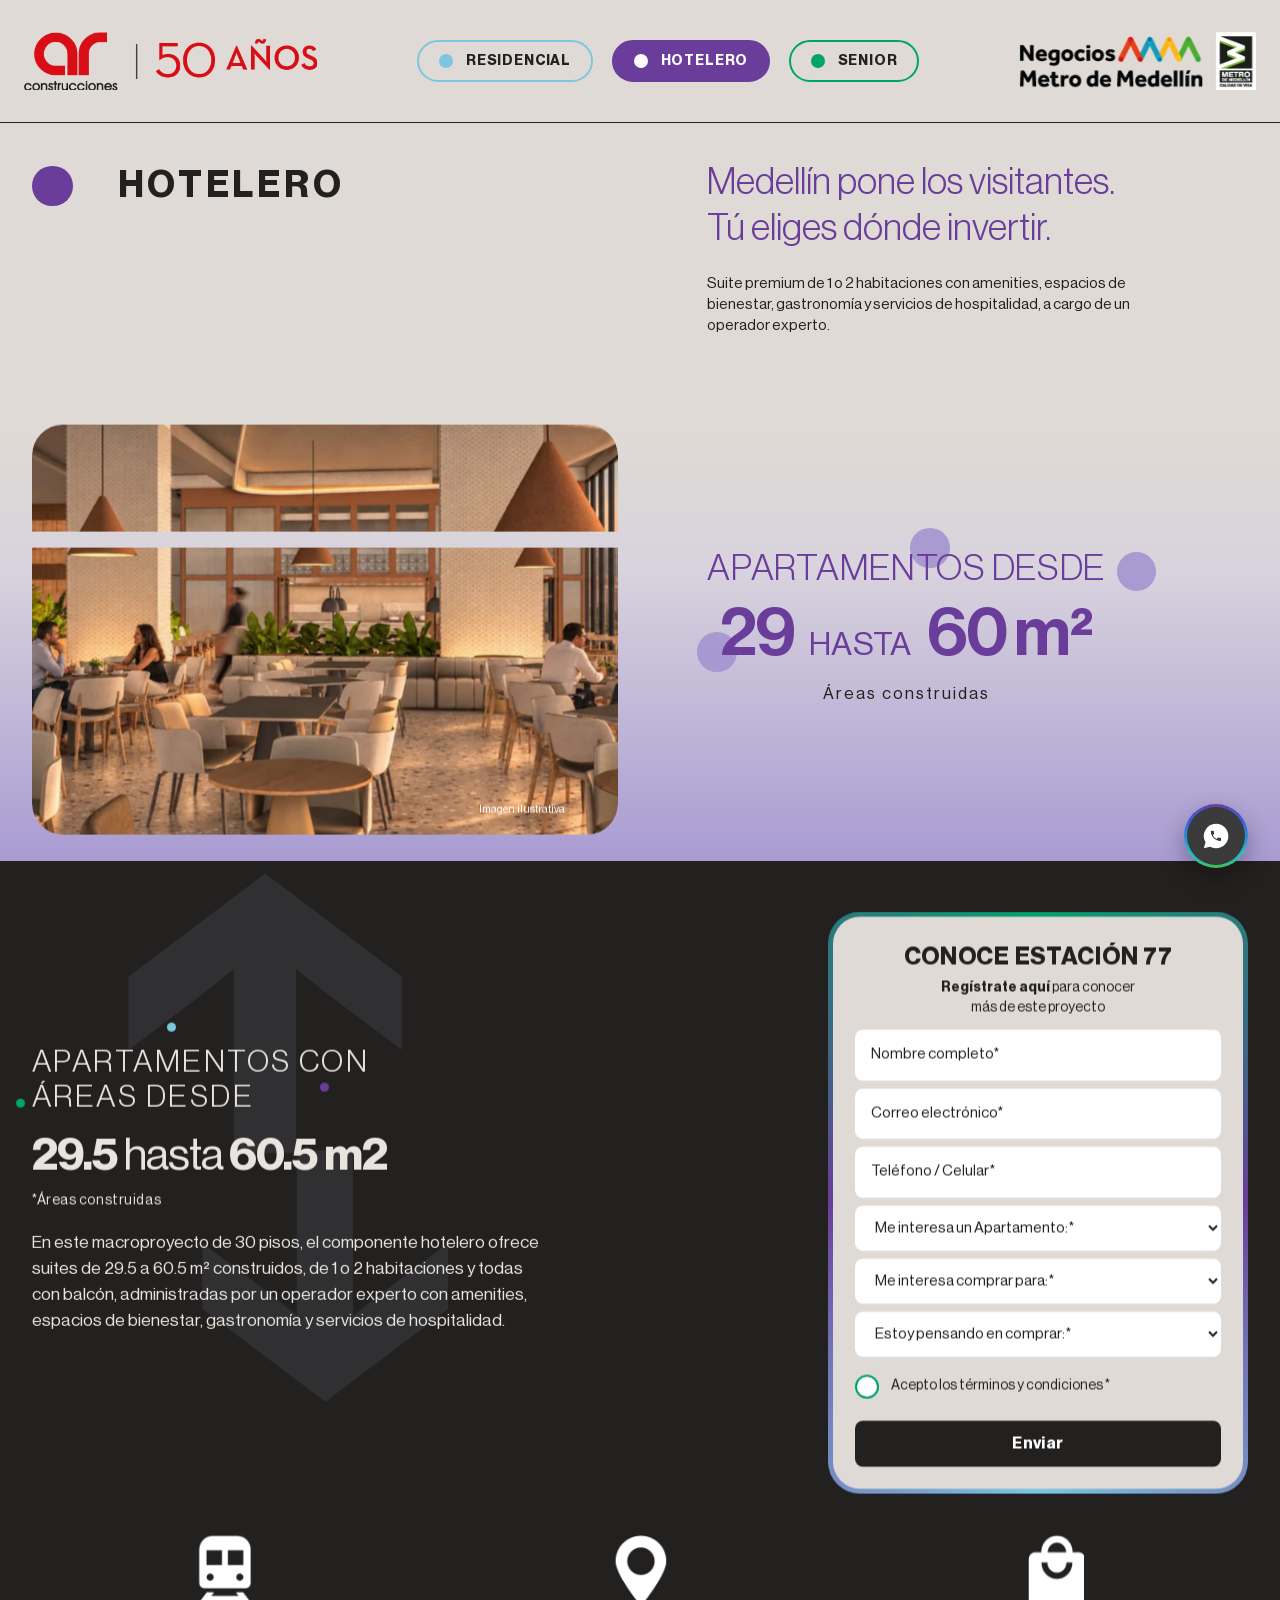
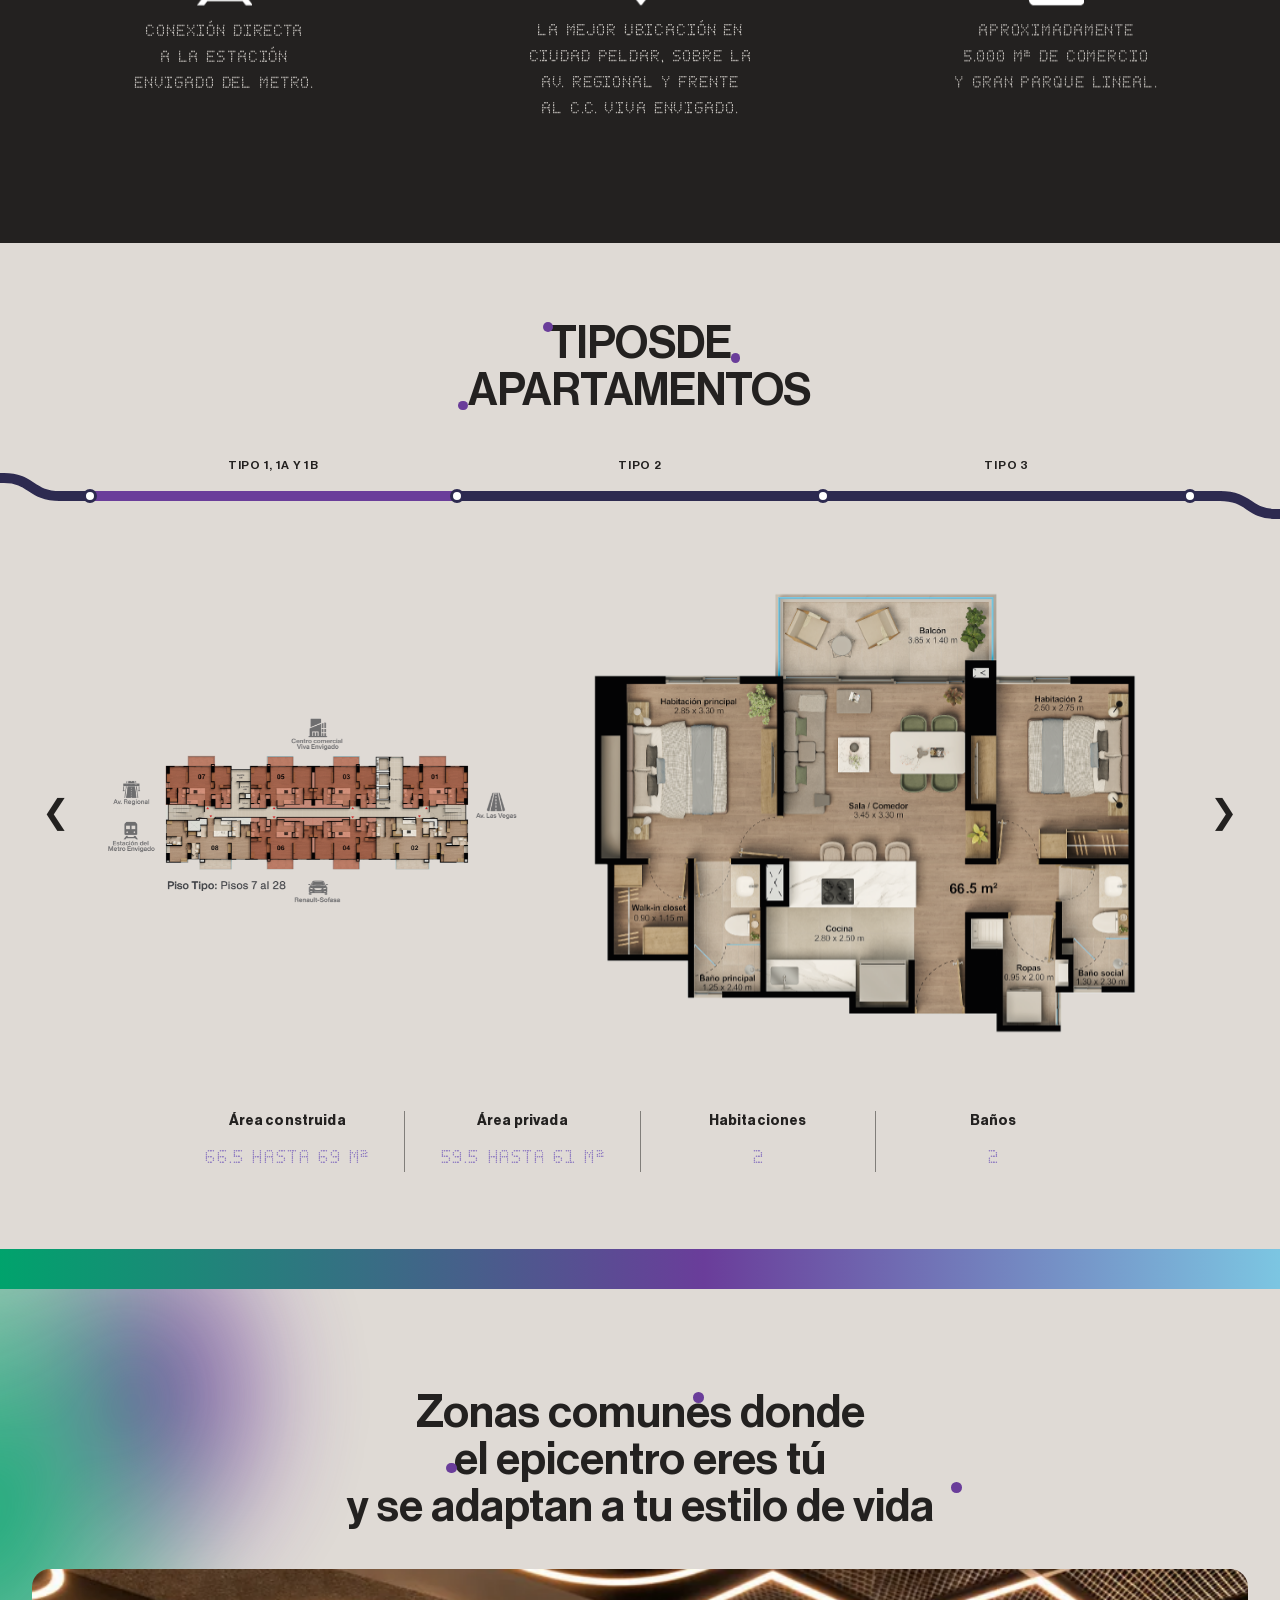
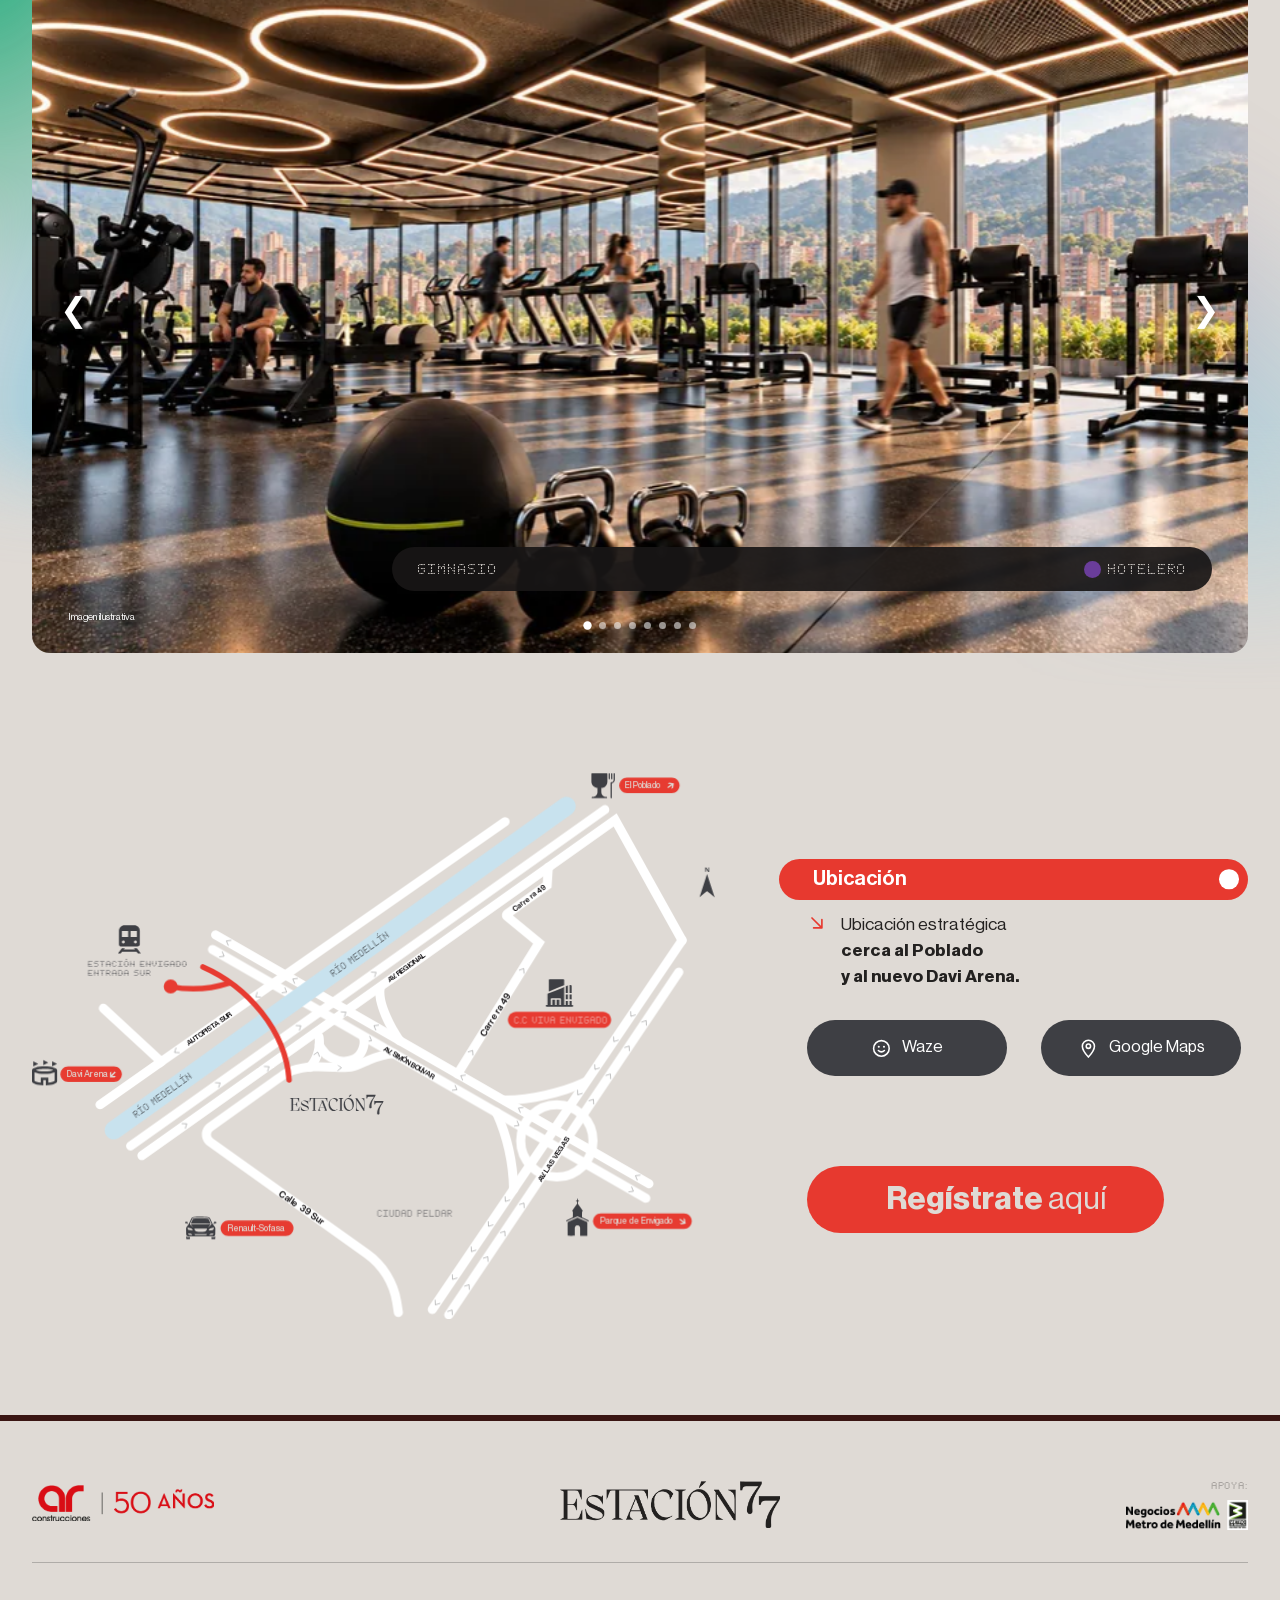
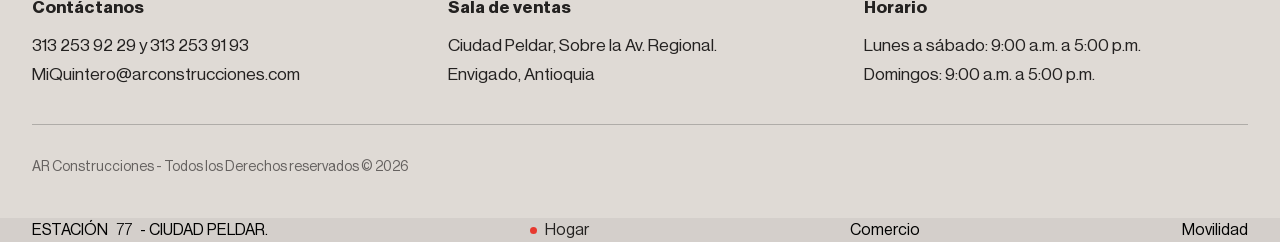
==== hotelero.html @ d5bf1b33 "inicio ajuste galeria y tipologias" ====
<!doctype html>
<html lang="es">
  <head>
    <meta charset="UTF-8" />
    <meta
      name="viewport"
      content="width=device-width, initial-scale=1.0"
    />
    <link
      href="./css/tailwind.min.css"
      rel="stylesheet"
    />
    <link
      href="./css/main.css?v=20260922"
      rel="stylesheet"
    />
    <link
      rel="icon"
      href="/img/ar-construcciones.ico"
    />
    <link
      rel="shortcut icon"
      href="/img/ar-construcciones.ico"
    />
    <link
      rel="apple-touch-icon"
      href="/img/ar-construcciones.ico"
    />
    <title>AR Construcciones | Estación 77</title>
    <meta
      name="description"
      content="Descubre Estación 77: apartamentos de 66.5 a 102 m² en Ciudad Peldar, Envigado, con conexión directa a la estación Envigado del metro ¡y frente al C.C. Viva Envigado!"
    />
    <meta
      name="keywords"
      content="Estación 77, apartamentos en Envigado, apartamentos Ciudad Peldar, vivienda cerca al metro, apartamentos Estación Envigado, AR Construcciones, proyecto de vivienda Envigado, apartamentos sobre planos Envigado"
    />
    <meta
      name="application-name"
      content="Estación 77"
    />
    <meta
      name="author"
      content="AR Construcciones"
    />
    <meta
      name="robots"
      content="index, follow, max-image-preview:large"
    />
    <meta
      name="theme-color"
      content="#dfdad5"
    />
    <link
      rel="canonical"
      href="https://arconstrucciones.com"
    />

    <meta
      property="og:type"
      content="website"
    />
    <meta
      property="og:title"
      content="AR Construcciones | Estación 77"
    />
    <meta
      property="og:description"
      content="Descubre Estación 77: apartamentos de 66.5 a 102 m² en Ciudad Peldar, Envigado, con conexión directa a la estación Envigado del metro ¡y frente al C.C. Viva Envigado!"
    />
    <meta
      property="og:url"
      content="https://arconstrucciones.com"
    />
    <meta
      property="og:site_name"
      content="Estación 77"
    />
    <meta
      property="og:locale"
      content="es_CO"
    />
    <meta
      property="og:image"
      content="https://arconstrucciones.com/img/og-estacion-77.jpg"
    />
    <meta
      property="og:image:secure_url"
      content="https://arconstrucciones.com/img/og-estacion-77.jpg"
    />
    <meta
      property="og:image:type"
      content="image/jpeg"
    />
    <meta
      property="og:image:width"
      content="1200"
    />
    <meta
      property="og:image:height"
      content="630"
    />
    <meta
      property="og:image:alt"
      content="Fachada del proyecto Estación 77 de AR Construcciones en Ciudad Peldar, Envigado"
    />

    <meta
      name="twitter:card"
      content="summary_large_image"
    />
    <meta
      name="twitter:title"
      content="AR Construcciones | Estación 77"
    />
    <meta
      name="twitter:description"
      content="Descubre Estación 77: apartamentos de 66.5 a 102 m² en Ciudad Peldar, Envigado, con conexión directa a la estación Envigado del metro ¡y frente al C.C. Viva Envigado!"
    />
    <meta
      name="twitter:image"
      content="https://arconstrucciones.com/img/og-estacion-77.jpg"
    />
    <meta
      name="twitter:image:alt"
      content="Fachada del proyecto Estación 77 de AR Construcciones en Ciudad Peldar, Envigado"
    />
  </head>
  <body class="theme-hotelero">
    <header class="site-header">
      <div
        class="container site-header__inner mx-auto flex items-center justify-between"
      >
        <a
          class="site-header__home"
          href="index.html"
          aria-label="Ir al inicio - AR Construcciones 50 años"
        >
          <img
            class="site-header__logo site-header__logo--ar"
            src="./img/logo-ar-construcciones-50.png"
            alt="AR Construcciones - 50 años"
          />
        </a>
        <nav
          class="site-header__nav"
          aria-label="Menú principal"
        >
          <a
            class="mode-pill mode-pill--residencial"
            href="residencial.html"
          >
            <span class="mode-pill__dot"></span>
            Residencial
          </a>
          <a
            class="mode-pill mode-pill--hotelero is-active"
            href="hotelero.html"
            aria-current="page"
          >
            <span class="mode-pill__dot"></span>
            Hotelero
          </a>
          <a
            class="mode-pill mode-pill--senior"
            href="senior.html"
          >
            <span class="mode-pill__dot"></span>
            Senior
          </a>
        </nav>
        <img
          class="site-header__logo site-header__logo--metro"
          src="./img/logo-metro-medellin.png"
          alt="Negocios Metro de Medellín"
        />
      </div>
    </header>
    <main>
      <!-- Hero: Hotelero (colors from body.theme-hotelero) -->
      <section class="res-hero">
        <div class="res-hero__inner container mx-auto px-6 md:px-8">
          <h1 class="res-hero__title">
            <span
              class="res-hero__title-dot"
              aria-hidden="true"
            ></span>
            Hotelero
          </h1>

          <div class="res-hero__tagline">
            <p class="res-hero__claim">
              Medellín pone los visitantes.
              <br />
              Tú eliges dónde invertir.
            </p>
            <p class="res-hero__sub res-hero__sub--text">
              Suite premium de 1 o 2 habitaciones con amenities, espacios de
              bienestar, gastronomía y servicios de hospitalidad, a cargo de un
              operador experto.
            </p>
          </div>

          <!-- Same 3D tilt/parallax as the home hero image (js/hero-window.js) -->
          <figure
            class="res-hero__media"
            data-hero-window
          >
            <img
              data-hero-window-img
              src="./img/gallery/hotelero/estacion-77-hotelero-hero.webp"
              alt="Hotelero – Estación 77"
            />
            <figcaption class="res-hero__caption">
              Imagen ilustrativa
            </figcaption>
          </figure>

          <div class="res-hero__stats">
            <span
              class="res-hero__dot res-hero__dot--1"
              aria-hidden="true"
            ></span>
            <span
              class="res-hero__dot res-hero__dot--2"
              aria-hidden="true"
            ></span>
            <span
              class="res-hero__dot res-hero__dot--3"
              aria-hidden="true"
            ></span>
            <p class="res-hero__stats-label">Apartamentos desde</p>
            <p class="res-hero__stats-range">
              <strong>29</strong>
              <span>hasta</span>
              <strong>60 m²</strong>
            </p>
            <p class="res-hero__stats-note">Áreas construidas</p>
          </div>
        </div>
      </section>
      <section class="intro">
        <div class="container mx-auto relative px-6 md:px-8">
          <div class="intro__bg-indicator">
            <img
              src="./img/direction.png"
              alt=""
            />
          </div>
          <div
            class="grid grid-cols-1 lg:grid-cols-12 items-center gap-x-8 lg:gap-x-12 gap-y-4 intro__row"
          >
            <div class="col-span-1 lg:col-span-7">
              <h3
                class="intro__title"
                data-reveal
              >
                <span class="intro__title-row">
                  <span class="intro__dot intro__dot--1"></span>
                  <span class="intro__dot intro__dot--2"></span>
                  <span class="intro__dot intro__dot--3"></span>
                  Apartamentos con
                  <br />
                  áreas desde
                </span>
                <span class="intro__title-highlight">
                  <strong>29.5</strong>
                  hasta
                  <strong>60.5 m2</strong>
                </span>
              </h3>
              <p
                class="intro__subtitle"
                data-reveal
              >
                *Áreas construidas
              </p>
              <p
                class="intro__description"
                data-reveal
              >
                En este macroproyecto de 30 pisos, el componente hotelero
                ofrece suites de 29.5 a 60.5 m² construidos, de 1 o 2
                habitaciones y todas con balcón, administradas por un operador
                experto con amenities, espacios de bienestar, gastronomía y
                servicios de hospitalidad.
              </p>
            </div>
            <div class="col-span-1 lg:col-span-5">
              <div
                class="intro__content-form"
                id="registro"
                data-reveal
              >
                <form class="intro__form">
                  <h3 class="intro__form-title">CONOCE ESTACIÓN 77</h3>
                  <fieldset class="intro__fieldset">
                    <legend class="intro__form-legend">
                      <strong>Regístrate aquí</strong>
                      para conocer
                      <br />
                      más de este proyecto
                    </legend>

                    <input
                      class="intro__field"
                      type="text"
                      id="nombre"
                      name="nombre"
                      required
                      autocomplete="name"
                      placeholder="Nombre completo*"
                      aria-label="Nombre completo"
                    />

                    <input
                      class="intro__field"
                      type="email"
                      id="email"
                      name="email"
                      required
                      autocomplete="email"
                      placeholder="Correo electrónico*"
                      aria-label="Correo electrónico"
                    />

                    <input
                      class="intro__field"
                      type="tel"
                      id="telefono"
                      name="telefono"
                      required
                      autocomplete="tel"
                      inputmode="tel"
                      pattern="[0-9 +()-]{7,}"
                      title="Escribe un número de teléfono válido"
                      placeholder="Teléfono / Celular*"
                      aria-label="Teléfono o celular"
                    />

                    <select
                      class="intro__field"
                      id="apartamento"
                      name="apartamento"
                      aria-label="Me interesa un apartamento"
                      required
                    >
                      <option
                        value=""
                        disabled
                        selected
                      >
                        Me interesa un Apartamento:*
                      </option>
                      <option value="Hotelero de 29.5 m2 + Balcon">Hotelero de 29.5 m² + Balcón</option>
                      <option value="Hotelero de 42.5 m2 + Balcon">Hotelero de 42.5 m² + Balcón</option>
                      <option value="Hotelero de 60.5 m2 + Balcon">Hotelero de 60.5 m² + Balcón</option>
                    </select>
                    <select
                      class="intro__field"
                      id="proposito"
                      name="proposito"
                      aria-label="Me interesa comprar para"
                      required
                    >
                      <option
                        value=""
                        disabled
                        selected
                      >
                        Me interesa comprar para:*
                      </option>
                      <option value="Vivienda">Vivienda</option>
                      <option value="Inversion">Inversión</option>
                    </select>
                    <select
                      class="intro__field"
                      id="plazo"
                      name="plazo"
                      aria-label="Estoy pensando en comprar"
                      required
                    >
                      <option
                        value=""
                        disabled
                        selected
                      >
                        Estoy pensando en comprar:*
                      </option>
                      <option value="Dentro de 30 dias">Dentro de 30 días</option>
                      <option value="En 2 a 3 meses">En 2 a 3 meses</option>
                      <option value="En 3 a 6 meses">En 3 a 6 meses</option>
                      <option value="En mas de 6 meses">En más de 6 meses</option>
                    </select>

                    <label class="intro__checkbox">
                      <input
                        type="checkbox"
                        id="subscribe"
                        name="tyc"
                        required
                      />
                      <span>
                        Acepto los
                        <a
                          class="intro__terms-link"
                          href="#"
                        >
                          términos y condiciones
                        </a>*
                      </span>
                    </label>

                    <button
                      class="intro__submit"
                      type="submit"
                    >
                      Enviar
                    </button>
                  </fieldset>
                </form>
              </div>
            </div>
          </div>
          <div
            class="grid grid-cols-1 md:grid-cols-12 gap-x-8 gap-y-6 intro__row intro__features"
          >
            <div
              class="col-span-1 md:col-span-4 intro__feature"
              data-reveal
            >
              <img
                src="./img/icono-conexion-directa.png"
                alt="conexión directa estación 77"
              />
              <p class="intro__feature-text">
                Conexión directa
                <br />
                a la estación
                <br />
                Envigado del metro.
              </p>
            </div>

            <div
              class="col-span-1 md:col-span-4 intro__feature"
              data-reveal
            >
              <img
                src="./img/icono-ubicacion.png"
                alt="conexión directa estación 77"
              />
              <p class="intro__feature-text">
                La mejor ubicación en
                <br />
                Ciudad Peldar, sobre la
                <br />
                Av. Regional y frente
                <br />
                al C.C. Viva Envigado.
              </p>
            </div>

            <div
              class="col-span-1 md:col-span-4 intro__feature"
              data-reveal
            >
              <img
                src="./img/icono-comercio.png"
                alt="conexión directa estación 77"
              />
              <p class="intro__feature-text">
                Aproximadamente
                <br />
                5.000 m² de comercio
                <br />
                y gran parque lineal.
              </p>
            </div>
          </div>
        </div>
      </section>
      <!-- Tipos de apartamentos (typology tabs, re-enabled for this page) -->
      <section
        class="tipos"
        id="tipologias"
      >
        <div class="container mx-auto px-6 md:px-8">
          <h3 class="tipos__title">
            <span class="tipos__word tipos__word--dot-tl">Tipos</span>
            <span class="tipos__word tipos__word--dot-br">de</span>
            <br />
            <span class="tipos__word tipos__word--dot-bl">apartamentos</span>
          </h3>
        </div>

        <div
          class="typology-tabs tipos__tabs"
          data-tabs
        >
          <!-- Metro track: a stretch per type; the active one turns light blue -->
          <div class="tipos__track">
            <div
              class="tipos__end tipos__end--left"
              aria-hidden="true"
            >
              <svg
                viewBox="0 0 60 72"
                preserveAspectRatio="none"
              >
                <path d="M-10,25 H4 C32,25 30,43 60,43" />
              </svg>
            </div>
            <div
              class="tipos__stops"
              role="tablist"
              aria-label="Tipos de apartamento"
            >
              <button
                class="tipos__stop is-active"
                data-tab="0"
                type="button"
                role="tab"
              >
                <span class="tipos__label">Tipo 1, 1A y 1B</span>
                <span class="tipos__bar"></span>
              </button>
              <button
                class="tipos__stop"
                data-tab="1"
                type="button"
                role="tab"
              >
                <span class="tipos__label">Tipo 2</span>
                <span class="tipos__bar"></span>
              </button>
              <button
                class="tipos__stop"
                data-tab="2"
                type="button"
                role="tab"
              >
                <span class="tipos__label">Tipo 3</span>
                <span class="tipos__bar"></span>
              </button>
            </div>
            <div
              class="tipos__end tipos__end--right"
              aria-hidden="true"
            >
              <svg
                viewBox="0 0 60 72"
                preserveAspectRatio="none"
              >
                <path d="M0,43 C30,43 28,61 56,61 H70" />
              </svg>
            </div>
          </div>

          <div class="container mx-auto px-6 md:px-8">
            <div class="tipos__stage">
              <button
                class="tipos__arrow tipos__arrow--prev"
                data-tab-prev
                type="button"
                aria-label="Tipo anterior"
              >
                &#10094;
              </button>
              <div class="typology-tabs__panels">
                <div
                  class="typology-tabs__panel is-active"
                  data-panel="0"
                >
                  <div class="typology-detail">
                    <div
                      class="grid grid-cols-1 lg:grid-cols-2 items-center gap-6 lg:gap-4"
                    >
                      <img
                        src="/img/tipologias/uno/tipologia-1.1.png"
                        alt="Tipologia uno"
                        class="typology-detail__floorplan"
                      />

                      <img
                        src="/img/tipologias/uno/tipologia-1.2.png"
                        alt="Tipologia uno"
                        class="typology-detail__floorplan"
                      />
                    </div>

                    <div class="typology-specs">
                      <div class="typology-specs__item">
                        <p class="typology-specs__label">Área construida</p>
                        <p class="typology-specs__value">66.5 hasta 69 m²</p>
                      </div>
                      <div class="typology-specs__item">
                        <p class="typology-specs__label">Área privada</p>
                        <p class="typology-specs__value">59.5 hasta 61 m²</p>
                      </div>
                      <div class="typology-specs__item">
                        <p class="typology-specs__label">Habitaciones</p>
                        <p class="typology-specs__value">2</p>
                      </div>
                      <div class="typology-specs__item">
                        <p class="typology-specs__label">Baños</p>
                        <p class="typology-specs__value">2</p>
                      </div>
                    </div>

                    <!-- 360° tour: hidden, not in the design -->
                    <div
                      class="typology-360"
                      hidden
                    >
                      <iframe
                        class="typology-360__frame"
                        src="https://cgavila.com/recorrido360/AR/estacion77/aptot1/"
                        title="Vista 360° de la habitación principal, Tipología 1"
                        loading="lazy"
                        allow="fullscreen; gyroscope; accelerometer"
                        allowfullscreen
                      ></iframe>
                    </div>
                  </div>
                </div>
                <!-- tab dos -->
                <div
                  class="typology-tabs__panel"
                  data-panel="1"
                >
                  <div class="typology-tabs__panel-inner">
                    <div class="typology-detail">
                      <div
                        class="grid grid-cols-1 lg:grid-cols-2 items-center gap-6 lg:gap-4"
                      >
                        <img
                          src="/img/tipologias/dos/tipologia-2.png"
                          alt="Tipologia uno"
                          class="typology-detail__floorplan"
                        />

                        <img
                          src="/img/tipologias/dos/tipologia-2.1.png"
                          alt="Tipologia dos"
                          class="typology-detail__floorplan"
                        />
                      </div>

                      <div class="typology-specs">
                        <div class="typology-specs__item">
                          <p class="typology-specs__label">Área construida</p>
                          <p class="typology-specs__value">88.5 m²</p>
                        </div>
                        <div class="typology-specs__item">
                          <p class="typology-specs__label">Área privada</p>
                          <p class="typology-specs__value">78.5 m²</p>
                        </div>
                        <div class="typology-specs__item">
                          <p class="typology-specs__label">Habitaciones</p>
                          <p class="typology-specs__value">3</p>
                        </div>
                        <div class="typology-specs__item">
                          <p class="typology-specs__label">Baños</p>
                          <p class="typology-specs__value">3</p>
                        </div>
                      </div>

                      <!-- 360° tour: hidden, not in the design -->
                      <div
                        class="typology-360"
                        hidden
                      >
                        <iframe
                          class="typology-360__frame"
                          src="https://cgavila.com/recorrido360/AR/estacion77/aptot1/"
                          title="Vista 360° de la habitación principal, Tipología 1"
                          loading="lazy"
                          allow="fullscreen; gyroscope; accelerometer"
                          allowfullscreen
                        ></iframe>
                      </div>
                    </div>
                  </div>
                </div>
                <!-- tab 3 -->
                <div
                  class="typology-tabs__panel"
                  data-panel="2"
                >
                  <div class="typology-tabs__panel-inner">
                    <div class="typology-detail">
                      <div
                        class="grid grid-cols-1 lg:grid-cols-2 items-center gap-6 lg:gap-4"
                      >
                        <img
                          src="/img/tipologias/tres/tipologia-3.png"
                          alt="Tipologia uno"
                          class="typology-detail__floorplan"
                        />

                        <img
                          src="/img/tipologias/tres/tipologia-3.1.png"
                          alt="Tipologia uno"
                          class="typology-detail__floorplan"
                        />
                      </div>

                      <div class="typology-specs">
                        <div class="typology-specs__item">
                          <p class="typology-specs__label">Área construida</p>
                          <p class="typology-specs__value">102 m²</p>
                        </div>
                        <div class="typology-specs__item">
                          <p class="typology-specs__label">Área privada</p>
                          <p class="typology-specs__value">92 m²</p>
                        </div>
                        <div class="typology-specs__item">
                          <p class="typology-specs__label">Habitaciones</p>
                          <p class="typology-specs__value">3</p>
                        </div>
                        <div class="typology-specs__item">
                          <p class="typology-specs__label">Baños</p>
                          <p class="typology-specs__value">4</p>
                        </div>
                      </div>

                      <!-- 360° tour: hidden, not in the design -->
                      <div
                        class="typology-360"
                        hidden
                      >
                        <iframe
                          class="typology-360__frame"
                          src="https://cgavila.com/recorrido360/AR/estacion77/aptot1/"
                          title="Vista 360° de la habitación principal, Tipología 1"
                          loading="lazy"
                          allow="fullscreen; gyroscope; accelerometer"
                          allowfullscreen
                        ></iframe>
                      </div>
                    </div>
                  </div>
                </div>
              </div>
              <button
                class="tipos__arrow tipos__arrow--next"
                data-tab-next
                type="button"
                aria-label="Tipo siguiente"
              >
                &#10095;
              </button>
            </div>
          </div>
        </div>
      </section>

      <section class="typology">
        <!-- Soft metro-colors glow on the left -->
        <div
          class="typology__glow-wrap"
          aria-hidden="true"
        >
          <div
            class="typology__glow"
            data-typology-parallax="0.12"
          ></div>
        </div>
        <!-- Light blue rail: hidden on this page (it would overlap the typology specs above). -->
        <div
          class="typology__line-end"
          hidden
          data-typology-parallax="0.22"
        >
          <svg
            class="typology__line-svg"
            data-rail-svg
            viewBox="0 0 309 697"
            fill="none"
            xmlns="http://www.w3.org/2000/svg"
            aria-hidden="true"
          >
            <path
              class="rail-base"
              d="M25,30 L25,590 C25,628 50,655 88,655 L309,655"
              stroke="#7cc6e2"
              stroke-width="18"
              stroke-linecap="round"
              stroke-linejoin="round"
            />
            <path
              data-rail-train
              class="rail-train"
              d="M25,30 L25,590 C25,628 50,655 88,655 L309,655"
              stroke-width="18"
              stroke-linecap="round"
              stroke-linejoin="round"
            />
            <circle
              cx="25"
              cy="30"
              r="11"
              fill="#232120"
              stroke="#7cc6e2"
              stroke-width="7"
            />
          </svg>
        </div>
        <div
          class="typology__content container mx-auto pt-24 pb-16 md:pb-20 px-6 md:px-8"
        >
          <h3 class="typology__title-section typology__title-section--dots">
            <span
              class="typology__title-dot typology__title-dot--purple"
            ></span>
            <span class="typology__title-dot typology__title-dot--green"></span>
            <span class="typology__title-dot typology__title-dot--blue"></span>
            Zonas comunes donde
            <br />
            el epicentro eres tú
            <br />
            y se adaptan a tu estilo de vida
          </h3>
          <div
            class="typology__slider"
            data-slider
          >
            <div
              class="typology__track"
              data-track
            >
              <div class="typology__slide is-active">
                <img
                  src="./img/gallery/hotelero/estacion-77-hotelero-gimnasio.webp"
                  alt="Gimnasio – Hotelero Estación 77"
                  decoding="async"
                />
                <div class="typology__caption">
                  <h4 class="typology__caption-title">Gimnasio</h4>
                  <ul
                    class="typology__caption-modes"
                    aria-label="Disponible para"
                  >
                    <li>
                      <span
                        class="typology__caption-dot typology__caption-dot--hotelero"
                      ></span>
                      Hotelero
                    </li>
                  </ul>
                </div>
              </div>
              <div class="typology__slide">
                <img
                  src="./img/gallery/hotelero/estacion-77-hotelero-lobby.webp"
                  alt="Lobby – Hotelero Estación 77"
                  loading="lazy"
                  decoding="async"
                />
                <div class="typology__caption">
                  <h4 class="typology__caption-title">Lobby</h4>
                  <ul
                    class="typology__caption-modes"
                    aria-label="Disponible para"
                  >
                    <li>
                      <span
                        class="typology__caption-dot typology__caption-dot--hotelero"
                      ></span>
                      Hotelero
                    </li>
                  </ul>
                </div>
              </div>
              <div class="typology__slide">
                <img
                  src="./img/gallery/hotelero/estacion-77-hotelero-car-lobby.webp"
                  alt="Car lobby – Hotelero Estación 77"
                  loading="lazy"
                  decoding="async"
                />
                <div class="typology__caption">
                  <h4 class="typology__caption-title">Car lobby</h4>
                  <ul
                    class="typology__caption-modes"
                    aria-label="Disponible para"
                  >
                    <li>
                      <span
                        class="typology__caption-dot typology__caption-dot--hotelero"
                      ></span>
                      Hotelero
                    </li>
                  </ul>
                </div>
              </div>
              <div class="typology__slide">
                <img
                  src="./img/gallery/hotelero/estacion-77-hotelero-restaurante-buffet.webp"
                  alt="Restaurante buffet – Hotelero Estación 77"
                  loading="lazy"
                  decoding="async"
                />
                <div class="typology__caption">
                  <h4 class="typology__caption-title">Restaurante buffet</h4>
                  <ul
                    class="typology__caption-modes"
                    aria-label="Disponible para"
                  >
                    <li>
                      <span
                        class="typology__caption-dot typology__caption-dot--hotelero"
                      ></span>
                      Hotelero
                    </li>
                  </ul>
                </div>
              </div>
              <div class="typology__slide">
                <img
                  src="./img/gallery/hotelero/estacion-77-hotelero-lounge.webp"
                  alt="Lounge – Hotelero Estación 77"
                  loading="lazy"
                  decoding="async"
                />
                <div class="typology__caption">
                  <h4 class="typology__caption-title">Lounge</h4>
                  <ul
                    class="typology__caption-modes"
                    aria-label="Disponible para"
                  >
                    <li>
                      <span
                        class="typology__caption-dot typology__caption-dot--hotelero"
                      ></span>
                      Hotelero
                    </li>
                  </ul>
                </div>
              </div>
              <div class="typology__slide">
                <img
                  src="./img/gallery/hotelero/estacion-77-hotelero-lounge-bar.webp"
                  alt="Lounge bar – Hotelero Estación 77"
                  loading="lazy"
                  decoding="async"
                />
                <div class="typology__caption">
                  <h4 class="typology__caption-title">Lounge bar</h4>
                  <ul
                    class="typology__caption-modes"
                    aria-label="Disponible para"
                  >
                    <li>
                      <span
                        class="typology__caption-dot typology__caption-dot--hotelero"
                      ></span>
                      Hotelero
                    </li>
                  </ul>
                </div>
              </div>
              <div class="typology__slide">
                <img
                  src="./img/gallery/hotelero/estacion-77-hotelero-lounge-biblioteca.webp"
                  alt="Lounge biblioteca – Hotelero Estación 77"
                  loading="lazy"
                  decoding="async"
                />
                <div class="typology__caption">
                  <h4 class="typology__caption-title">Lounge biblioteca</h4>
                  <ul
                    class="typology__caption-modes"
                    aria-label="Disponible para"
                  >
                    <li>
                      <span
                        class="typology__caption-dot typology__caption-dot--hotelero"
                      ></span>
                      Hotelero
                    </li>
                  </ul>
                </div>
              </div>
              <div class="typology__slide">
                <img
                  src="./img/gallery/hotelero/estacion-77-hotelero-piscina.webp"
                  alt="Piscina – Hotelero Estación 77"
                  loading="lazy"
                  decoding="async"
                />
                <div class="typology__caption">
                  <h4 class="typology__caption-title">Piscina</h4>
                  <ul
                    class="typology__caption-modes"
                    aria-label="Disponible para"
                  >
                    <li>
                      <span
                        class="typology__caption-dot typology__caption-dot--hotelero"
                      ></span>
                      Hotelero
                    </li>
                  </ul>
                </div>
              </div>
            </div>

            <span class="typology__note">Imagen ilustrativa</span>

            <button
              class="typology__arrow typology__arrow--prev"
              data-prev
              type="button"
              aria-label="Anterior"
            >
              &#10094;
            </button>
            <button
              class="typology__arrow typology__arrow--next"
              data-next
              type="button"
              aria-label="Siguiente"
            >
              &#10095;
            </button>

            <div
              class="typology__dots"
              data-dots
            >
              <button
                class="typology__dot is-active"
                data-dot="0"
                type="button"
                aria-label="Ir a la diapositiva 1"
              ></button>
              <button
                class="typology__dot"
                data-dot="1"
                type="button"
                aria-label="Ir a la diapositiva 2"
              ></button>
              <button
                class="typology__dot"
                data-dot="2"
                type="button"
                aria-label="Ir a la diapositiva 3"
              ></button>
              <button
                class="typology__dot"
                data-dot="3"
                type="button"
                aria-label="Ir a la diapositiva 4"
              ></button>
              <button
                class="typology__dot"
                data-dot="4"
                type="button"
                aria-label="Ir a la diapositiva 5"
              ></button>
              <button
                class="typology__dot"
                data-dot="5"
                type="button"
                aria-label="Ir a la diapositiva 6"
              ></button>
              <button
                class="typology__dot"
                data-dot="6"
                type="button"
                aria-label="Ir a la diapositiva 7"
              ></button>
              <button
                class="typology__dot"
                data-dot="7"
                type="button"
                aria-label="Ir a la diapositiva 8"
              ></button>
            </div>
          </div>
        </div>

        <!-- Three ways of living: replaces the typology tabs section below
             (that section is hidden, not removed). -->
        <!-- Hidden on this page: the typology tabs above replace it. -->
        <div
          class="typology-modes"
          hidden
        >
          <div class="typology-modes__content container mx-auto px-6 md:px-8">
            <h3 class="typology-modes__title">
              Conoce más de las tres formas de vivir en
              <br />
              este
              <strong>macroproyecto de apartamentos</strong>
            </h3>
            <nav
              class="typology-modes__pills"
              aria-label="Formas de vivir"
            >
              <a
                class="mode-pill mode-pill--residencial"
                href="residencial.html"
              >
                <span class="mode-pill__dot"></span>
                Residencial
              </a>
              <a
                class="mode-pill mode-pill--hotelero"
                href="hotelero.html"
              >
                <span class="mode-pill__dot"></span>
                Hotelero
              </a>
              <a
                class="mode-pill mode-pill--senior"
                href="senior.html"
              >
                <span class="mode-pill__dot"></span>
                Senior
              </a>
            </nav>
          </div>

          <!-- Metro lines: purple runs edge to edge, light blue enters from
               the left and green leaves to the right. -->
          <div
            class="typology-modes__lines"
            aria-hidden="true"
          >
            <!-- Each line: a base path + an identical `data-rail-train` path
                 that typology-rail-train.js turns into the moving light. -->
            <!-- Purple: drawn in screen pixels (no viewBox stretching) so the
                 moving light keeps its rounded ends. -->
            <svg
              class="typology-modes__line-purple"
              data-rail-svg
              fill="none"
            >
              <line
                x1="0"
                y1="50%"
                x2="100%"
                y2="50%"
                stroke="#6a3d9a"
              />
              <line
                data-rail-train
                class="rail-train"
                x1="0"
                y1="50%"
                x2="100%"
                y2="50%"
                stroke-linecap="round"
              />
            </svg>
            <svg
              class="typology-modes__line typology-modes__line--blue"
              data-rail-svg
              viewBox="0 0 320 160"
              fill="none"
            >
              <path
                d="M-10,20 H15 C70,20 70,140 125,140 H295"
                stroke="#7cc6e2"
                stroke-width="26"
                stroke-linecap="round"
              />
              <path
                data-rail-train
                class="rail-train"
                d="M-10,20 H15 C70,20 70,140 125,140 H295"
                stroke-width="26"
                stroke-linecap="round"
              />
              <circle
                cx="295"
                cy="140"
                r="5"
                fill="#232120"
              />
            </svg>
            <svg
              class="typology-modes__line typology-modes__line--green"
              data-rail-svg
              viewBox="0 0 320 160"
              fill="none"
            >
              <path
                d="M18,20 H195 C250,20 262,140 320,140 H340"
                stroke="#00a36c"
                stroke-width="26"
                stroke-linecap="round"
              />
              <path
                data-rail-train
                class="rail-train"
                d="M18,20 H195 C250,20 262,140 320,140 H340"
                stroke-width="26"
                stroke-linecap="round"
              />
              <circle
                cx="224"
                cy="32"
                r="5"
                fill="#ffffff"
              />
            </svg>
          </div>
        </div>
      </section>

      <section class="ubicacion">
        <div class="container mx-auto pt-8 md:pt-10 pb-24 px-6 md:px-8">
          <div
            class="grid grid-cols-1 md:grid-cols-12 gap-x-16 gap-y-12 items-center"
          >
            <div class="col-span-1 md:col-span-7">
              <svg
                class="ubicacion__map"
                viewBox="0 0 995.27 796.61"
                xmlns="http://www.w3.org/2000/svg"
                role="img"
                aria-label="Mapa de ubicación Estación 77"
              >
                <style type="text/css">
                  .map-st0 {
                    display: none;
                  }
                  .map-st1 {
                    display: inline;
                  }
                  .map-st2 {
                    fill: #ffffff;
                  }
                  .map-st3 {
                    fill: none;
                    stroke: #ffffff;
                    stroke-width: 13.232;
                    stroke-linecap: round;
                    stroke-miterlimit: 10;
                  }
                  .map-st4 {
                    fill: #c8e2ee;
                  }
                  .map-st5 {
                    fill: none;
                    stroke: #e73b31;
                    stroke-width: 7.9392;
                    stroke-linecap: round;
                    stroke-miterlimit: 10;
                  }
                  .map-st6 {
                    fill: #3e3f44;
                  }
                  .map-st7 {
                    font-family: 'FanfareTicker';
                  }
                  .map-st8 {
                    font-size: 15.4268px;
                  }
                  .map-st9 {
                    fill: #131012;
                  }
                  .map-st10 {
                    font-size: 15.4269px;
                  }
                  .map-st11 {
                    font-size: 14.6995px;
                  }
                  .map-st12 {
                    font-family: 'HelveticaNowDisplay-Bold';
                  }
                  .map-st13 {
                    font-size: 10.8312px;
                  }
                  .map-st14 {
                    fill: #e73b31;
                  }
                  .map-st15 {
                    fill: none;
                    stroke: #232120;
                    stroke-width: 0.4205;
                    stroke-linecap: round;
                    stroke-miterlimit: 10;
                  }
                  .map-st16 {
                    font-size: 10.2374px;
                  }
                  .map-st17 {
                    font-size: 13.195px;
                  }
                  .map-st18 {
                    font-size: 13.1951px;
                  }
                  .map-st19 {
                    fill: #f5f5f5;
                  }
                  .map-st20 {
                    fill: #dfdad5;
                  }
                  .map-st21 {
                    font-family: 'HelveticaNowDisplay-Medium';
                  }
                  .map-st22 {
                    font-size: 12.4721px;
                  }
                </style>
                <g
                  id="Capa_2"
                  class="map-st0"
                >
                  <rect
                    y="-17.22"
                    class="map-st1"
                    width="995.27"
                    height="813.83"
                  />
                </g>
                <g id="Capa_1">
                  <g>
                    <path
                      class="map-st2"
                      d="M894.87,626.64c-1.12,0-2.25-0.28-3.29-0.88L259.84,263.05c-3.17-1.82-4.26-5.86-2.44-9.03
			c1.82-3.17,5.86-4.26,9.03-2.44l631.74,362.72c3.17,1.82,4.26,5.86,2.44,9.03C899.39,625.45,897.16,626.64,894.87,626.64z"
                    />
                    <path
                      class="map-st2"
                      d="M899.47,605.37c-1.12,0-2.25-0.28-3.29-0.88L264.44,241.78c-3.17-1.82-4.26-5.86-2.44-9.03
			c1.82-3.17,5.86-4.26,9.03-2.44l631.74,362.71c3.17,1.82,4.26,5.86,2.44,9.03C904,604.18,901.77,605.37,899.47,605.37z"
                    />
                    <circle
                      class="map-st3"
                      cx="765.23"
                      cy="536.29"
                      r="52.72"
                    />
                    <path
                      class="map-st2"
                      d="M689.95,483.56c-3.6,0-6.55-2.88-6.61-6.5c-0.07-3.65,2.84-6.67,6.5-6.74
			c36.62-0.67,78.44-10.01,111.86-24.98c3.33-1.5,7.25,0,8.74,3.33c1.5,3.33,0,7.25-3.33,8.74
			c-34.97,15.67-78.72,25.44-117.03,26.14C690.03,483.56,689.99,483.56,689.95,483.56z"
                    />
                    <path
                      class="map-st2"
                      d="M583.6,788.72c-1.28,0-2.57-0.37-3.7-1.14c-3.03-2.05-3.82-6.16-1.77-9.19L942.3,240.28
			c2.05-3.03,6.16-3.82,9.19-1.77c3.03,2.05,3.82,6.16,1.77,9.19L589.09,785.81C587.81,787.7,585.73,788.72,583.6,788.72z"
                    />
                    <path
                      class="map-st2"
                      d="M607.59,796.61c-1.27,0-2.55-0.36-3.68-1.12c-3.03-2.04-3.84-6.15-1.81-9.18L937.5,286.57
			c2.04-3.03,6.15-3.84,9.18-1.81c3.03,2.04,3.84,6.15,1.81,9.18L613.09,793.68C611.81,795.58,609.72,796.61,607.59,796.61z"
                    />
                    <path
                      class="map-st3"
                      d="M702.18,606.9c-0.68-37.58-9.64-77.69-25.01-111.99"
                    />
                    <path
                      class="map-st2"
                      d="M160.19,564.41c-2.07,0-4.11-0.97-5.4-2.79c-2.11-2.98-1.41-7.11,1.57-9.22L852.33,58.84l101.24,181.93
			c1.78,3.19,0.63,7.22-2.56,9c-3.19,1.78-7.22,0.63-9-2.56L847.95,78.17L164.01,563.19C162.85,564.01,161.52,564.41,160.19,564.41z
			"
                    />
                    <path
                      class="map-st2"
                      d="M143.75,550.35c-2.07,0-4.11-0.97-5.4-2.79c-2.11-2.98-1.41-7.11,1.57-9.22L831.21,48.1
			c2.98-2.11,7.11-1.41,9.22,1.57s1.41,7.11-1.57,9.22l-691.3,490.23C146.41,549.95,145.07,550.35,143.75,550.35z"
                    />
                    <path
                      class="map-st4"
                      d="M119.5,534.15c-4.23,0-8.39-1.97-11.04-5.67c-4.36-6.09-2.96-14.56,3.13-18.92L771.23,37.33
			c6.09-4.36,14.56-2.96,18.92,3.13c4.36,6.09,2.96,14.56-3.13,18.92L127.39,531.61C124.99,533.32,122.24,534.15,119.5,534.15z"
                    />
                    <path
                      class="map-st2"
                      d="M534.13,793.07c-3.21,0-6.02-2.33-6.53-5.6l-2.38-15.28c-4.12-26.47-19.04-50.51-40.94-65.94L256.13,543.44
			c-5.29-3.77-8.44-9.9-8.44-16.4c0-6.5,3.16-12.62,8.44-16.4l97.67-69.69c3.27-2.34,6.55-4.68,9.82-7.01
			c6.27-4.46,12.34-6.18,18.76-8l1-0.29c18.36-5.23,37.26-4.3,55.54-3.4l3.28,0.16c9.23,0.44,17.49,0.65,25.07-1.3
			c4.99-1.29,9.81-3.53,14.92-5.9c2.01-0.93,4.08-1.9,6.18-2.81c12.2-5.29,25.1-8.66,38.32-10.03c3.64-0.37,6.88,2.27,7.26,5.9
			s-2.27,6.88-5.9,7.26c-11.88,1.22-23.46,4.25-34.42,9c-1.94,0.84-3.84,1.73-5.86,2.67c-5.42,2.52-11.03,5.13-17.2,6.72
			c-9.37,2.41-18.68,2.2-29,1.71l-3.29-0.16c-17.21-0.85-35-1.72-51.27,2.91l-1.01,0.29c-5.98,1.7-10.3,2.92-14.71,6.06
			c-3.27,2.32-6.53,4.66-9.8,6.99l-97.67,69.7c-1.84,1.31-2.9,3.36-2.9,5.63c0,2.26,1.06,4.31,2.9,5.63l228.13,162.79
			c24.79,17.46,41.7,44.7,46.37,74.7l2.38,15.28c0.56,3.61-1.91,6.99-5.52,7.55C534.81,793.04,534.47,793.07,534.13,793.07z"
                    />
                    <path
                      class="map-st5"
                      d="M202.14,311.27c28.08,5.59,57.59,3.81,84.8-5.11"
                    />
                    <path
                      class="map-st2"
                      d="M187.71,429.32l-88.16-81.49c-2.68-2.48-2.85-6.67-0.37-9.35c2.48-2.68,6.67-2.85,9.35-0.37l80.34,74.26
			L685.89,65.41c3-2.09,7.12-1.36,9.21,1.64c2.09,3,1.36,7.12-1.64,9.21L187.71,429.32z"
                    />
                    <path
                      class="map-st2"
                      d="M535.84,396.59c-2.09,0-4.15-0.99-5.43-2.84c-1.4-2.01-34.14-49.46-29.56-80.26c0.54-3.61,3.9-6.11,7.52-5.57
			c3.61,0.54,6.11,3.9,5.57,7.52c-3.16,21.26,18.66,58.28,27.33,70.76c2.09,3,1.35,7.12-1.65,9.21
			C538.46,396.2,537.14,396.59,535.84,396.59z"
                    />
                    <path
                      class="map-st5"
                      d="M249.22,282.66c64.56,28.31,120.8,92.46,125.57,164.82"
                    />
                    <path
                      class="map-st2"
                      d="M620.64,445.28c-1.19,0-2.4-0.32-3.48-1c-3.11-1.93-4.06-6-2.13-9.11L730.57,249l-42.11-34.71
			c-2.21-1.82-3.41-4.5-3.32-7.36c0.1-2.86,1.49-5.45,3.81-7.11l55.69-39.85l1.45-22.78c0.23-3.65,3.4-6.41,7.02-6.18
			c3.65,0.23,6.42,3.38,6.18,7.02l-1.85,29.04l-56.45,40.4l46.92,38.67L626.27,442.16C625.02,444.17,622.86,445.28,620.64,445.28z"
                    />
                    <path
                      class="map-st2"
                      d="M99.2,490.19c-2.08,0-4.13-0.98-5.42-2.81c-2.1-2.99-1.39-7.12,1.6-9.22l89.1-62.72
			c2.99-2.1,7.12-1.39,9.22,1.6c2.1,2.99,1.39,7.12-1.6,9.22L103,488.98C101.84,489.79,100.51,490.19,99.2,490.19z"
                    />
                    <text
                      transform="matrix(1 0 0 1 501.815 646.8848)"
                      class="map-st6 map-st7 map-st8"
                    >
                      Ciudad Peldar
                    </text>
                    <text
                      transform="matrix(0.8129 -0.5824 0.5824 0.8129 151.7071 503.8742)"
                      class="map-st9 map-st7 map-st10"
                    >
                      RÍO MEDELLÍN
                    </text>
                    <text
                      transform="matrix(0.8129 -0.5824 0.5824 0.8129 439.2487 298.1374)"
                      class="map-st9 map-st7 map-st10"
                    >
                      RÍO MEDELLÍN
                    </text>
                    <text transform="matrix(1 0 0 1 81.7125 282.3867)">
                      <tspan
                        x="0"
                        y="0"
                        class="map-st6 map-st7 map-st11"
                      >
                        ESTACIÓN ENVIGADO
                      </tspan>
                      <tspan
                        x="0"
                        y="13.41"
                        class="map-st6 map-st7 map-st11"
                      >
                        entrada Sur
                      </tspan>
                    </text>
                    <g>
                      <text
                        transform="matrix(0.5466 -0.8374 0.8374 0.5466 742.9586 596.9603)"
                        class="map-st9 map-st12 map-st13"
                      >
                        AV. LAS VEGAS
                      </text>
                    </g>
                    <g>
                      <text
                        transform="matrix(0.8108 -0.5853 0.5853 0.8108 521.5999 305.7115)"
                        class="map-st9 map-st12 map-st13"
                      >
                        AV. REGIONAL
                      </text>
                    </g>
                    <g>
                      <text
                        transform="matrix(0.8217 -0.5699 0.5699 0.8217 228.432 397.9853)"
                        class="map-st9 map-st12 map-st13"
                      >
                        AUTOPISTA SUR
                      </text>
                    </g>
                    <g class="map-logo">
                      <g>
                        <path
                          class="map-st6"
                          d="M389.71,486.46v6.07h-13.59v-0.16l2.14-1.02v-16.17l-2.14-1.02V474h13.23v6.07h-0.16l-0.63-1.67
					c-0.48-1.35-0.83-2.27-1.07-2.76c-0.24-0.48-0.52-0.8-0.85-0.93c-0.33-0.14-0.89-0.21-1.67-0.21h-4.39v8.4h2.83
					c0.49,0,0.87-0.08,1.14-0.23c0.27-0.16,0.48-0.38,0.65-0.69c0.16-0.3,0.39-0.83,0.69-1.58l0.36-0.93h0.16v7.36h-0.16l-0.38-0.96
					c-0.27-0.73-0.5-1.25-0.67-1.55c-0.17-0.3-0.39-0.53-0.65-0.69c-0.26-0.16-0.63-0.23-1.13-0.23h-2.83v8.65h4.75
					c0.79,0,1.35-0.07,1.67-0.21c0.33-0.14,0.61-0.44,0.85-0.92c0.24-0.48,0.59-1.4,1.07-2.77l0.63-1.67H389.71z"
                        />
                        <g>
                          <path
                            class="map-st6"
                            d="M399.02,484.34l0.69,0.3c0.82,0.37,1.48,0.7,1.96,0.99c0.48,0.29,0.9,0.68,1.24,1.15
						c0.34,0.48,0.51,1.06,0.51,1.76c0,0.77-0.22,1.48-0.66,2.13c-0.44,0.65-1.09,1.17-1.95,1.56c-0.86,0.39-1.89,0.59-3.1,0.59
						c-0.62,0-1.19-0.05-1.7-0.14c-0.51-0.09-1.1-0.23-1.76-0.41c-0.84-0.22-1.5-0.36-1.98-0.41l-0.66-5.9l0.19-0.03
						c0.6,2.27,1.61,3.84,3.03,4.71c1.42,0.87,2.85,1.3,4.3,1.3c1.13,0,1.95-0.19,2.46-0.58c0.5-0.38,0.75-0.88,0.75-1.48
						c0-0.48-0.16-0.9-0.48-1.26c-0.32-0.37-0.71-0.68-1.17-0.95c-0.46-0.27-1.09-0.58-1.89-0.95l-0.71-0.33l-2.03-0.96
						c-0.86-0.38-1.52-0.71-1.98-0.97c-0.46-0.27-0.87-0.65-1.24-1.17c-0.37-0.51-0.55-1.15-0.55-1.92c0-1.28,0.49-2.27,1.48-2.96
						c0.99-0.7,2.21-1.04,3.68-1.04c0.8,0,1.56,0.11,2.26,0.33c0.7,0.22,1.29,0.51,1.77,0.88l0.96-1.15h0.14v5.76h-0.14
						c-0.66-1.56-1.54-2.77-2.64-3.64c-1.1-0.87-2.36-1.3-3.79-1.3c-0.82,0-1.49,0.16-2,0.48c-0.51,0.32-0.77,0.78-0.77,1.39
						c0,0.48,0.17,0.9,0.51,1.28c0.34,0.38,0.71,0.68,1.13,0.92c0.41,0.24,1.05,0.57,1.91,0.99L399.02,484.34z"
                          />
                        </g>
                        <g>
                          <path
                            class="map-st6"
                            d="M457.84,491.5c-1.15-0.89-2.03-2.06-2.62-3.51c-0.6-1.45-0.89-3.01-0.89-4.68c0-2.18,0.45-3.98,1.36-5.42
						c0.91-1.44,1.94-2.49,3.1-3.16c1.16-0.67,2.1-1,2.81-1c1.57,0,2.94,0.44,4.09,1.33c1.15,0.89,2.03,2.06,2.62,3.51
						c0.59,1.45,0.89,3.02,0.89,4.68c0,2.18-0.45,3.99-1.36,5.42c-0.91,1.44-1.94,2.49-3.1,3.16c-1.16,0.67-2.1,1-2.81,1
						C460.35,492.83,458.99,492.38,457.84,491.5z M465.98,489.9c0.81-1.02,1.22-2.58,1.22-4.68c0-0.26-0.02-0.68-0.06-1.26
						c-0.13-1.63-0.49-3.12-1.07-4.46c-0.59-1.35-1.35-2.41-2.31-3.2c-0.95-0.79-2.01-1.18-3.18-1.18c-1.24,0-2.28,0.51-3.1,1.52
						c-0.82,1.02-1.24,2.59-1.24,4.71c0,0.48,0.01,0.84,0.03,1.1c0.13,1.65,0.48,3.16,1.07,4.53c0.59,1.37,1.36,2.46,2.33,3.25
						c0.97,0.8,2.04,1.19,3.21,1.19C464.13,491.43,465.16,490.92,465.98,489.9z M463.36,468.95h2.8v0.16l-4.28,4.01h-0.19
						L463.36,468.95z"
                          />
                        </g>
                        <path
                          class="map-st6"
                          d="M430.41,480.06h-0.16c0,0,0,0,0,0c0,0-1.12-3.75-1.82-4.67c-0.71-0.92-1.62-0.86-2.67-0.88
					c-2.37-0.04-4.74-0.04-7.1-0.04c-1.47,0-2.95,0-4.42,0h-1.65v16.91l2.2,0.96v0.16h-6.75v-0.16l2.22-0.96v-16.91h-1.65
					c-0.64,0-1.09,0.07-1.35,0.21c-0.26,0.14-0.49,0.45-0.71,0.93c-0.22,0.49-0.59,1.48-1.13,2.98c-0.16,0.49-0.33,0.98-0.49,1.45
					h-0.16V474h25.66V480.06z"
                        />
                        <path
                          class="map-st6"
                          d="M436.19,491.66c-1.21-0.82-2.16-1.95-2.85-3.38c-0.7-1.43-1.04-3.03-1.04-4.8c0-2.29,0.52-4.15,1.56-5.6
					c1.04-1.45,2.2-2.49,3.47-3.13c1.27-0.64,2.23-0.96,2.87-0.96c1.48,0,2.71,0.27,3.69,0.82c0.98,0.55,1.66,1.23,2.05,2.03
					l-1.92,3.46h-0.16c0.02-0.15,0.03-0.35,0.03-0.6c0-1.45-0.46-2.54-1.39-3.29c-0.92-0.75-2.03-1.13-3.31-1.13
					c-0.68,0-1.39,0.16-2.14,0.48c-0.75,0.32-1.42,0.97-2,1.94c-0.59,0.97-0.88,2.33-0.88,4.09c0,1.7,0.3,3.28,0.91,4.74
					c0.6,1.45,1.48,2.63,2.64,3.51c1.15,0.89,2.5,1.33,4.04,1.33c0.7,0,1.29-0.1,1.8-0.29c0.5-0.19,1.1-0.48,1.8-0.86l0.11,0.25
					c-0.92,0.62-1.93,1.22-3.03,1.78c-1.11,0.57-1.83,0.85-2.18,0.85C438.74,492.9,437.4,492.48,436.19,491.66z"
                        />
                        <path
                          class="map-st6"
                          d="M449.21,491.4v-16.28l-2.2-0.96V474h6.75v0.16l-2.2,0.96v16.28l2.2,0.96v0.16h-6.75v-0.16L449.21,491.4z"
                        />
                        <path
                          class="map-st6"
                          d="M479.98,474.08h4.47v18.75h-0.99l-10.43-16.06h-0.14v9.25c0,1.43,0.11,2.52,0.33,3.27
					c0.22,0.75,0.59,1.34,1.11,1.77c0.52,0.43,1.34,0.88,2.46,1.36v0.19h-4.5v-16.88l-1.15-1.48v-0.16h2.94l9.64,14.82v-0.03h0.14
					v-8.15c0-1.41-0.11-2.49-0.33-3.25c-0.22-0.76-0.59-1.37-1.13-1.83c-0.53-0.46-1.34-0.91-2.42-1.37V474.08z"
                        />
                        <g>
                          <path
                            class="map-st6"
                            d="M424.49,477.56l5.54,14.82v0.14h-4.69v-0.14l1.98-0.85l-1.59-4.23h-6.01c-0.42,1.12-0.63,1.95-0.63,2.5
						c0,0.57,0.17,1.05,0.51,1.45c0.34,0.4,0.88,0.78,1.63,1.13v0.14h-4.34v-0.14l5.6-13.2l-0.55-1.48v-0.14H424.49z M425.53,486.82
						l-2.64-6.95h-0.14l-2.8,6.84l-0.05,0.11H425.53z"
                          />
                        </g>
                        <path
                          class="map-st6"
                          d="M493.33,488.94c-0.56,0-0.98-0.19-1.26-0.58c-0.28-0.39-0.42-0.86-0.42-1.42c0-1.18,0.14-2.33,0.43-3.45
					c0.29-1.12,0.67-2.2,1.15-3.25c0.48-1.05,1.02-2.05,1.62-3c0.6-0.95,1.21-1.87,1.83-2.76c0.62-0.89,1.26-1.71,1.92-2.47v-0.18
					h-6.78c-1.12,0-1.9,0.19-2.35,0.55c-0.45,0.37-0.73,1.05-0.85,2.02h-1.17c0.02-1.3,0-2.37-0.01-3.22
					c-0.02-0.81-0.01-1.49-0.01-2.18c0.29,0,0.59,0.02,1.29,0.04c0.7,0.02,1.43,0.03,2.19,0.03h9.84v1.17
					c-0.46,0.96-1.02,1.95-1.69,2.98c-0.67,1.03-1.32,2.13-1.95,3.3c-0.63,1.17-1.15,2.43-1.57,3.79c-0.42,1.36-0.63,2.85-0.63,4.47
					c0,0.48,0.02,0.91,0.06,1.29c0.04,0.38,0.06,0.75,0.06,1.11c0,0.5-0.15,0.92-0.43,1.26
					C494.28,488.77,493.87,488.94,493.33,488.94z"
                        />
                        <path
                          class="map-st6"
                          d="M504.79,497.94c-0.56,0-0.98-0.19-1.26-0.58c-0.28-0.39-0.42-0.86-0.42-1.42c0-1.18,0.14-2.33,0.43-3.45
					c0.29-1.12,0.67-2.2,1.15-3.25c0.48-1.05,1.02-2.05,1.62-3c0.6-0.95,1.21-1.87,1.83-2.76c0.62-0.89,1.26-1.71,1.92-2.47v-0.18
					h-6.78c-1.12,0-1.9,0.19-2.35,0.55c-0.45,0.37-0.73,1.05-0.85,2.02h-1.17c0.02-1.3,0-2.37-0.01-3.22
					c-0.02-0.81-0.01-1.49-0.01-2.18c0.29,0,0.59,0.02,1.29,0.04c0.7,0.02,1.43,0.03,2.19,0.03h9.84v1.17
					c-0.46,0.96-1.02,1.95-1.69,2.98c-0.67,1.03-1.32,2.13-1.95,3.3c-0.63,1.17-1.15,2.43-1.57,3.79c-0.42,1.36-0.63,2.85-0.63,4.47
					c0,0.48,0.02,0.91,0.06,1.29c0.04,0.38,0.06,0.75,0.06,1.11c0,0.5-0.15,0.92-0.43,1.26
					C505.74,497.77,505.33,497.94,504.79,497.94z"
                        />
                      </g>
                    </g>
                    <circle
                      class="map-st14"
                      cx="202.14"
                      cy="311.27"
                      r="10.15"
                    />
                    <polyline
                      class="map-st15"
                      points="605.95,785.03 612.44,782.99 612.76,789.73 		"
                    />
                    <polyline
                      class="map-st15"
                      points="630.68,748.1 637.16,746.05 637.48,752.8 		"
                    />
                    <polyline
                      class="map-st15"
                      points="658.02,707.35 664.5,705.3 664.82,712.04 		"
                    />
                    <polyline
                      class="map-st15"
                      points="682.87,670.2 689.36,668.15 689.67,674.9 		"
                    />
                    <polyline
                      class="map-st15"
                      points="710.72,629.07 717.2,627.02 717.52,633.77 		"
                    />
                    <polyline
                      class="map-st15"
                      points="811.99,477.87 818.48,475.82 818.79,482.57 		"
                    />
                    <polyline
                      class="map-st15"
                      points="836.71,440.94 843.2,438.89 843.51,445.64 		"
                    />
                    <polyline
                      class="map-st15"
                      points="864.05,400.18 870.54,398.13 870.85,404.88 		"
                    />
                    <polyline
                      class="map-st15"
                      points="888.91,363.04 895.39,360.99 895.71,367.73 		"
                    />
                    <polyline
                      class="map-st15"
                      points="879.52,352.75 873.03,354.76 872.74,348.01 		"
                    />
                    <polyline
                      class="map-st15"
                      points="854.62,389.56 848.12,391.57 847.84,384.82 		"
                    />
                    <polyline
                      class="map-st15"
                      points="827.08,430.18 820.58,432.19 820.3,425.44 		"
                    />
                    <polyline
                      class="map-st15"
                      points="802.04,467.2 795.55,469.21 795.26,462.47 		"
                    />
                    <polyline
                      class="map-st15"
                      points="635.85,406.69 642.31,404.55 642.72,411.29 		"
                    />
                    <polyline
                      class="map-st15"
                      points="710.41,287.36 716.87,285.21 717.28,291.95 		"
                    />
                    <polyline
                      class="map-st15"
                      points="696.51,622.65 690.02,624.66 689.73,617.92 		"
                    />
                    <polyline
                      class="map-st15"
                      points="671.98,658.89 665.48,660.91 665.2,654.16 		"
                    />
                    <polyline
                      class="map-st15"
                      points="647.07,695.7 640.58,697.72 640.3,690.97 		"
                    />
                    <polyline
                      class="map-st15"
                      points="619.53,736.32 613.04,738.34 612.76,731.59 		"
                    />
                    <polyline
                      class="map-st15"
                      points="594.5,773.35 588,775.36 587.72,768.61 		"
                    />
                    <polyline
                      class="map-st15"
                      points="882.31,593.47 879.71,587.19 886.4,586.29 		"
                    />
                    <polyline
                      class="map-st15"
                      points="711.76,494.87 709.16,488.58 715.85,487.69 		"
                    />
                    <polyline
                      class="map-st15"
                      points="627.63,447.69 625.04,441.41 631.73,440.51 		"
                    />
                    <polyline
                      class="map-st15"
                      points="501.07,374.76 498.47,368.47 505.16,367.58 		"
                    />
                    <polyline
                      class="map-st15"
                      points="382.73,306.68 380.14,300.4 386.83,299.5 		"
                    />
                    <polyline
                      class="map-st15"
                      points="285.94,251.16 283.34,244.88 290.04,243.98 		"
                    />
                    <polyline
                      class="map-st15"
                      points="277.41,260.85 279.99,267.15 273.29,268.02 		"
                    />
                    <polyline
                      class="map-st15"
                      points="368.64,313.27 371.22,319.56 364.53,320.44 		"
                    />
                    <polyline
                      class="map-st15"
                      points="492.32,384.04 494.9,390.33 488.2,391.21 		"
                    />
                    <polyline
                      class="map-st15"
                      points="616.82,455.42 619.41,461.71 612.71,462.59 		"
                    />
                    <polyline
                      class="map-st15"
                      points="707.33,507.59 709.92,513.88 703.22,514.76 		"
                    />
                    <polyline
                      class="map-st15"
                      points="874.11,603.53 876.69,609.82 869.99,610.7 		"
                    />
                    <g>
                      <text
                        transform="matrix(0.8629 0.5053 -0.5053 0.8629 510.8436 403.6108)"
                        class="map-st9 map-st12 map-st16"
                      >
                        AV. SIMÓN BOLÍVAR
                      </text>
                    </g>
                    <g>
                      <text
                        transform="matrix(0.8241 0.5664 -0.5664 0.8241 358.4993 615.0852)"
                        class="map-st9 map-st12 map-st17"
                      >
                        Calle 39 Sur
                      </text>
                    </g>
                    <g>
                      <text
                        transform="matrix(0.5285 -0.849 0.849 0.5285 659.5678 385.6509)"
                        class="map-st9 map-st12 map-st18"
                      >
                        Carrera 49
                      </text>
                    </g>
                    <polyline
                      class="map-st15"
                      points="445.63,425.64 451.04,429.78 445.7,433.91 		"
                    />
                    <path
                      class="map-st2"
                      d="M405.41,435.4c-1.55,0-3.1-0.54-4.36-1.64c-2.75-2.41-3.02-6.59-0.61-9.34
			c9.18-10.47,13.46-24.94,11.44-38.72c-0.53-3.62,1.97-6.98,5.59-7.51c3.61-0.53,6.98,1.97,7.51,5.59
			c2.58,17.57-2.87,36.02-14.58,49.37C409.08,434.64,407.25,435.4,405.41,435.4z"
                    />
                    <polyline
                      class="map-st15"
                      points="411.1,410.61 416.71,406.76 418.98,413.12 		"
                    />
                    <path
                      class="map-st2"
                      d="M455.47,427.02c-1,0-2.01-0.04-3.02-0.11c-8.8-0.66-17.76-4.14-25.9-10.08
			c-4.17-3.04-12.04-14.04-13.71-17.01c-1.79-3.18-0.67-7.22,2.51-9.01c3.18-1.79,7.22-0.67,9.01,2.51c1.61,2.86,8.16,11.4,10,12.84
			c6.12,4.47,12.72,7.09,19.07,7.56c6.72,0.51,13.34-1.58,17.71-5.57c4.39-4,7.52-13.56,6.19-18.93c-0.87-3.55,1.3-7.13,4.85-8
			c3.55-0.87,7.13,1.3,8,4.85c2.46,10.02-2.17,24.61-10.13,31.87C473.64,423.78,464.81,427.02,455.47,427.02z"
                    />
                    <polyline
                      class="map-st15"
                      points="267.46,451.55 274.25,451.88 272.21,458.32 		"
                    />
                    <polyline
                      class="map-st15"
                      points="385.12,368.22 391.91,368.55 389.86,374.98 		"
                    />
                    <polyline
                      class="map-st15"
                      points="333.08,326.72 326.29,326.39 328.34,319.95 		"
                    />
                    <polyline
                      class="map-st15"
                      points="214.65,407.73 207.86,407.4 209.91,400.97 		"
                    />
                    <polyline
                      class="map-st15"
                      points="494.86,290.25 501.65,290.59 499.61,297.02 		"
                    />
                    <polyline
                      class="map-st15"
                      points="218.83,511.17 225.62,511.51 223.58,517.94 		"
                    />
                    <polyline
                      class="map-st15"
                      points="338.81,427.84 345.6,428.17 343.55,434.61 		"
                    />
                    <polyline
                      class="map-st15"
                      points="450.87,348.33 457.67,348.66 455.62,355.1 		"
                    />
                    <path
                      class="map-st14"
                      d="M832.49,371.6H705.69c-6.51,0-11.79-5.28-11.79-11.79v0c0-6.51,5.28-11.79,11.79-11.79h126.81
			c6.51,0,11.79,5.28,11.79,11.79v0C844.29,366.32,839.01,371.6,832.49,371.6z"
                    />
                    <text
                      transform="matrix(1 0 0 1 702.1783 365.0703)"
                      class="map-st19 map-st7 map-st8"
                    >
                      C.C VIVA ENVIGADO
                    </text>
                    <g>
                      <text
                        transform="matrix(0.8054 -0.5927 0.5927 0.8054 703.7241 202.2008)"
                        class="map-st9 map-st12 map-st13"
                      >
                        Carrera 49
                      </text>
                    </g>
                    <g>
                      <g
                        id="_x33_dZK0g_00000163769132203131565030000010136752274260298904_"
                      >
                        <g>
                          <g>
                            <path
                              class="map-st6"
                              d="M141.95,252.89c-3.91,0-7.83,0-11.74,0c-1.63,0-2.86-0.84-3.29-2.27c-0.1-0.33-0.15-0.7-0.15-1.05
							c-0.01-6.55-0.02-13.09,0-19.64c0.01-4.45,3.58-8.04,8.03-8.07c4.78-0.03,9.56-0.03,14.34,0c4.43,0.03,8.01,3.6,8.03,8.02
							c0.03,6.57,0.01,13.15,0.01,19.72c0,1.93-1.42,3.27-3.44,3.28C149.8,252.9,145.88,252.89,141.95,252.89z M140.23,239.18
							c0-2.99,0-5.94,0-8.9c-3.08,0-6.13,0-9.21,0c0,2.98,0,5.93,0,8.9C134.09,239.18,137.15,239.18,140.23,239.18z M152.91,230.29
							c-3.09,0-6.15,0-9.21,0c0,2.99,0,5.94,0,8.89c3.08,0,6.14,0,9.21,0C152.91,236.21,152.91,233.26,152.91,230.29z
							 M148.62,246.27c0.01,1.21,0.98,2.16,2.18,2.15c1.18-0.01,2.13-0.97,2.14-2.16c0.01-1.2-0.98-2.18-2.17-2.18
							C149.57,244.09,148.61,245.06,148.62,246.27z M135.32,246.25c0-1.2-0.98-2.18-2.17-2.17c-1.18,0.01-2.14,0.97-2.15,2.16
							c-0.01,1.2,0.96,2.18,2.16,2.18C134.36,248.42,135.32,247.46,135.32,246.25z"
                            />
                            <path
                              class="map-st6"
                              d="M135.32,255.34c-0.56,0.74-1.06,1.39-1.6,2.1c5.51,0,10.95,0,16.48,0c-0.53-0.69-1.03-1.35-1.56-2.05
							c0.11-0.02,0.18-0.05,0.26-0.05c1.17,0,2.33-0.01,3.5,0.01c0.15,0,0.34,0.08,0.43,0.19c1.93,2.5,3.84,5.01,5.76,7.52
							c0.02,0.02,0.02,0.05,0.04,0.12c-0.1,0.01-0.19,0.03-0.28,0.03c-1.14,0-2.28,0.01-3.42-0.01c-0.18,0-0.4-0.12-0.52-0.26
							c-0.58-0.72-1.12-1.47-1.7-2.19c-0.12-0.15-0.36-0.29-0.55-0.29c-6.8-0.01-13.61-0.01-20.41,0c-0.19,0-0.43,0.14-0.55,0.28
							c-0.57,0.71-1.12,1.43-1.66,2.17c-0.16,0.21-0.32,0.31-0.6,0.31c-1.21-0.02-2.42-0.01-3.7-0.01c0.11-0.16,0.18-0.27,0.26-0.38
							c1.84-2.41,3.68-4.82,5.52-7.22c0.09-0.11,0.23-0.25,0.35-0.25C132.67,255.33,133.95,255.34,135.32,255.34z"
                            />
                          </g>
                        </g>
                      </g>
                    </g>
                    <g>
                      <g
                        id="kH5Btm_00000181075223021396082760000007711003170284136320_"
                      >
                        <g>
                          <g>
                            <path
                              class="map-st6"
                              d="M787.94,340.65c-12.57,0-25.14,0-37.71,0c-0.11-0.03-0.23-0.06-0.34-0.09c-0.47-0.14-0.81-0.58-0.83-1.07
							c-0.02-0.49,0.27-0.96,0.75-1.12c0.22-0.07,0.46-0.08,0.69-0.09c0.34-0.01,0.69,0,1.06,0c0-0.22,0-0.38,0-0.54
							c0-4.97,0-9.93,0-14.9c0-0.79,0.21-1.11,0.93-1.4c7.14-2.86,14.28-5.72,21.42-8.57c0.64-0.25,1.27-0.51,1.97-0.79
							c0,8.76,0,17.46,0,26.18c0.78,0,1.52,0,2.31,0c0-1.96,0-3.89,0-5.84c1.03,0,2.02,0,3.02,0c0,1.95,0,3.88,0,5.84
							c0.81,0,1.6,0,2.43,0c0-1.96,0-3.9,0-5.84c1.04,0,2.04,0,3.08,0c0,1.96,0,3.9,0,5.86c0.32,0,0.6,0.02,0.87,0
							c0.72-0.06,1.24,0.21,1.51,0.9c0,0.18,0,0.37,0,0.55C788.91,340.25,788.51,340.56,787.94,340.65z M771.13,338.25
							c0-0.15,0-0.28,0-0.4c0-2.75,0-5.5,0-8.25c0-0.95-0.44-1.38-1.39-1.38c-4.04,0-8.08,0-12.12,0c-0.97,0-1.41,0.43-1.41,1.41
							c0,2.74,0,5.47,0,8.21c0,0.14,0.01,0.27,0.02,0.4c0.79,0,1.54,0,2.33,0c0-2.57,0-5.11,0-7.65c1.33,0,2.63,0,3.95,0
							c0,2.57,0,5.1,0,7.65c0.79,0,1.55,0,2.34,0c0-2.57,0-5.11,0-7.66c1.32,0,2.6,0,3.93,0c0,2.56,0,5.11,0,7.67
							C769.59,338.25,770.34,338.25,771.13,338.25z"
                            />
                            <path
                              class="map-st6"
                              d="M753.51,318.52c0-0.19,0-0.33,0-0.48c0-5.32,0-10.64,0-15.95c0-1.03,0.41-1.45,1.44-1.45
							c6.49,0,12.98,0,19.47,0c1.02,0,1.45,0.43,1.45,1.45c0,2.25,0,4.51,0,6.76c0,0.24-0.06,0.36-0.3,0.46
							c-7.27,3.03-14.53,6.07-21.79,9.1C753.72,318.44,753.65,318.47,753.51,318.52z"
                            />
                            <path
                              class="map-st6"
                              d="M783.67,308.97c0.55,0,1.09-0.02,1.62,0.01c0.72,0.04,1.32,0.63,1.41,1.35c0.02,0.14,0.03,0.29,0.03,0.43
							c0,3.15,0,6.31,0,9.46c0,0.12-0.01,0.23-0.02,0.38c-1.01,0-2.01,0-3.04,0C783.67,316.74,783.67,312.88,783.67,308.97z"
                            />
                            <path
                              class="map-st6"
                              d="M781.2,309.94c0,3.57,0,7.1,0,10.65c-1,0-1.98,0-3.01,0c0-0.16,0-0.3,0-0.44c0-2.87,0-5.73-0.01-8.6
							c0-0.31,0.08-0.46,0.38-0.57C779.44,310.66,780.3,310.3,781.2,309.94z"
                            />
                            <path
                              class="map-st6"
                              d="M786.7,323.05c0.01,0.13,0.02,0.24,0.02,0.36c0,2.06-0.01,4.11,0.01,6.17c0,0.32-0.09,0.42-0.42,0.42
							c-0.88-0.02-1.76-0.01-2.66-0.01c0-2.33,0-4.62,0-6.94C784.67,323.05,785.67,323.05,786.7,323.05z"
                            />
                            <path
                              class="map-st6"
                              d="M781.21,323.05c0,2.31,0,4.6,0,6.93c-0.95,0-1.88,0.01-2.82-0.01c-0.07,0-0.18-0.16-0.19-0.26
							c-0.02-0.4-0.01-0.81-0.01-1.21c0-1.67,0-3.33,0-5c0-0.14,0-0.28,0-0.46C779.21,323.05,780.19,323.05,781.21,323.05z"
                            />
                          </g>
                        </g>
                      </g>
                    </g>
                    <g
                      id="i9jV26_00000168829210880232910900000002276777343150935452_"
                    >
                      <g>
                        <g>
                          <path
                            class="map-st6"
                            d="M985.94,137.61v1.76c0,1.23,0.01,2.32,0.04,3.26c-0.23-0.44-0.63-1.11-1.19-2.02l-1.88-2.99h-1.42v6.42
						h1.23v-1.46c0-1.47-0.01-2.55-0.04-3.26c0.29,0.55,0.69,1.22,1.2,2.02l1.87,2.99h1.42v-6.72H985.94z"
                          />
                        </g>
                        <path
                          class="map-st6"
                          d="M984.16,147.37l0.36,1.11l0,0L984.16,147.37C984.16,147.37,984.16,147.37,984.16,147.37L984.16,147.37
					l-0.34,1.11l-10.59,32.68l0,0l0,0c0,0,5.51-4.62,7.98-6.62c1.97-1.6,2.46-2.36,3.16-2.19c0.55,0.15,1.18,0.9,2.76,2.18
					c2.47,2,5.72,4.85,8.14,6.91l0,0l0,0L984.16,147.37z"
                        />
                      </g>
                    </g>
                    <g>
                      <path
                        class="map-st14"
                        d="M932.71,29.41h-65.2c-6.26,0-11.33-5.07-11.33-11.33v0c0-6.26,5.07-11.33,11.33-11.33h65.2
				c6.26,0,11.33,5.07,11.33,11.33v0C944.04,24.34,938.97,29.41,932.71,29.41z"
                      />
                      <g>
                        <g>
                          <g>
                            <g>
                              <g>
                                <g>
                                  <path
                                    class="map-st20"
                                    d="M933.29,18.05l-5.93,4.08l-1.12-1.73l5.88-4.06c-0.57-0.08-1.23-0.18-1.97-0.31l-3.37-0.57l2.15-1.59
										l6.87,1.16l-1.13,6.7l-2.3,1.5l0.55-3.24C933.05,19.27,933.17,18.62,933.29,18.05z"
                                  />
                                </g>
                              </g>
                            </g>
                          </g>
                          <text
                            transform="matrix(1 0 0 1 864.4898 22.3896)"
                            class="map-st20 map-st21 map-st22"
                          >
                            El Poblado
                          </text>
                        </g>
                      </g>
                    </g>
                    <g>
                      <path
                        class="map-st14"
                        d="M119.68,450.4H52.74c-6.26,0-11.33-5.07-11.33-11.33v0c0-6.26,5.07-11.33,11.33-11.33h66.94
				c6.26,0,11.33,5.07,11.33,11.33v0C131,445.33,125.93,450.4,119.68,450.4z"
                      />
                      <g>
                        <g>
                          <g>
                            <g>
                              <g>
                                <g>
                                  <path
                                    class="map-st20"
                                    d="M119.08,441.68l3.28,0.01l-1.86,2.01l-6.8-0.02l0.02-6.97l1.93-1.85l-0.01,3.41
										c0,0.75-0.01,1.41-0.03,1.99l5-5.11l1.51,1.4l-5.02,5.15C117.68,441.68,118.34,441.68,119.08,441.68z"
                                  />
                                </g>
                              </g>
                            </g>
                          </g>
                          <text
                            transform="matrix(1 0 0 1 50.4962 443.3828)"
                            class="map-st20 map-st21 map-st22"
                          >
                            Davi Arena
                          </text>
                        </g>
                      </g>
                    </g>
                    <g>
                      <path
                        class="map-st14"
                        d="M950.49,664.6H829.28c-6.26,0-11.33-5.07-11.33-11.33l0,0c0-6.26,5.07-11.33,11.33-11.33h121.22
				c6.26,0,11.33,5.07,11.33,11.33l0,0C961.82,659.53,956.75,664.6,950.49,664.6z"
                      />
                      <g>
                        <g>
                          <g>
                            <g>
                              <g>
                                <g>
                                  <path
                                    class="map-st20"
                                    d="M949.37,655.74l-5.71-4.37l1.29-1.6l5.68,4.34c-0.1-0.57-0.21-1.23-0.32-1.96l-0.5-3.38l2.18,1.55
										l1.03,6.89l-6.73,1l-2.13-1.72l3.25-0.48C948.14,655.9,948.8,655.81,949.37,655.74z"
                                  />
                                </g>
                              </g>
                            </g>
                          </g>
                        </g>
                      </g>
                      <g>
                        <text
                          transform="matrix(1 0 0 1 827.9962 657.5762)"
                          class="map-st20 map-st21 map-st22"
                        >
                          Parque de Envigado
                        </text>
                      </g>
                    </g>
                    <g>
                      <path
                        class="map-st14"
                        d="M369.95,675.08h-83.7c-6.26,0-11.33-5.07-11.33-11.33v0c0-6.26,5.07-11.33,11.33-11.33h83.7
				c6.26,0,11.33,5.07,11.33,11.33v0C381.28,670.01,376.2,675.08,369.95,675.08z"
                      />
                      <g>
                        <text
                          transform="matrix(1 0 0 1 284.9727 668.0586)"
                          class="map-st20 map-st21 map-st22"
                        >
                          Renault-Sofasa
                        </text>
                      </g>
                    </g>
                    <g
                      id="iyA4PB_00000057133061422349549530000007632701633797962173_"
                    >
                      <g>
                        <path
                          class="map-st6"
                          d="M809.61,654.68c0,6.7,0,13.27,0,19.9c-3.47,0-6.87,0-10.41,0c-0.02-0.41-0.04-0.8-0.04-1.18
					c0-3.25,0-6.51,0-9.76c0-0.85-0.05-1.67-0.53-2.43c-0.94-1.5-2.66-2.22-4.37-1.79c-1.58,0.39-2.79,1.9-2.89,3.61
					c-0.02,0.32-0.01,0.64-0.01,0.96c0,3.09,0,6.19,0,9.28c0,0.4,0,0.79,0,1.17c-0.92,0.25-8.23,0.33-10.24,0.13
					c-0.03-0.03-0.06-0.06-0.08-0.09c-0.03-0.03-0.07-0.06-0.07-0.09c-0.02-6.26-0.04-12.53-0.05-18.79c0-0.28,0.03-0.56,0.05-0.91
					c4.73-2.15,9.47-4.3,14.3-6.5C800.03,650.33,804.81,652.5,809.61,654.68z"
                        />
                        <path
                          class="map-st6"
                          d="M794.67,628.28c0-1.28,0-2.36,0-3.53c-0.58-0.04-1.13-0.07-1.76-0.11c0-0.34,0-0.67,0-1.06
					c0.58-0.05,1.13-0.1,1.77-0.15c0-0.83,0-1.62,0-2.48c0.44,0,0.77,0,1.22,0c0,0.86,0,1.64,0,2.51c0.62,0.04,1.12,0.07,1.69,0.1
					c0.06,0.33,0.12,0.64,0.19,1.05c-0.59,0.05-1.13,0.09-1.8,0.14c-0.17,1.17-0.03,2.36-0.08,3.53c2.48,3.5,4.93,6.97,7.46,10.53
					c-0.46,0.07-0.83,0.13-1.2,0.18c-0.23,0.81-0.3,6.9-0.09,8.68c3.13,1.43,6.29,2.87,9.5,4.33c0,0.58,0,1.12,0,1.83
					c-5.48-2.4-10.82-4.94-16.3-7.35c-5.39,2.44-10.78,4.89-16.29,7.39c0-0.66,0-1.2,0-1.85c3.14-1.43,6.3-2.88,9.42-4.3
					c0.28-1.23,0.31-7.56,0.06-8.71c-0.36-0.06-0.74-0.11-1.25-0.19C789.75,635.22,792.23,631.72,794.67,628.28z"
                        />
                      </g>
                    </g>
                    <g>
                      <path
                        class="map-st6"
                        d="M837.87,0.01c-7.06,0-14.12,0-21.18,0c-0.77,0-1.1,0.34-1.1,1.12c0,3.67,0,7.33,0.01,11
				c0,0.89,0.04,1.78,0.25,2.66c0.83,3.49,3.66,6.18,7.19,6.79c0.45,0.08,0.91,0.11,1.38,0.16c0,0.09,0.01,0.19,0.01,0.29
				c0,2,0,3.99,0,5.99c0,0.31-0.02,0.63-0.07,0.94c-0.39,2.79-2,4.54-4.59,5.46c-0.78,0.28-1.58,0.37-2.39,0.39
				c-0.07,0-0.13,0-0.2,0c-0.05,0-0.1,0-0.15,0.01c-0.05,0-0.1,0-0.15,0c-0.25,0-0.45,0.07-0.61,0.2c-0.3,0.19-0.45,0.5-0.4,0.84
				c0.04,0.27,0.19,0.47,0.43,0.61c0.16,0.11,0.38,0.18,0.64,0.18c0.02,0,0.03,0,0.05,0c0.05,0,0.11,0.01,0.17,0.01
				c6.6,0,13.2,0,19.8-0.01c0.02,0,0.04,0,0.06,0c0.17,0,0.34,0.01,0.51,0c0.02,0,0.05,0,0.07,0c0.11,0,0.21-0.02,0.3-0.05
				c0.38-0.1,0.62-0.41,0.64-0.81c0-0.02,0-0.04,0-0.06c0-0.01,0-0.01,0-0.02c0-0.01,0-0.02,0-0.03c0-0.01,0-0.02,0-0.03
				c0-0.03-0.01-0.07-0.01-0.1c-0.05-0.26-0.2-0.47-0.42-0.6c-0.03-0.02-0.05-0.03-0.08-0.05c0,0-0.01,0-0.01-0.01
				c-0.12-0.06-0.26-0.09-0.41-0.09c-0.01,0-0.02,0-0.04,0c-0.76-0.06-1.53-0.07-2.27-0.24c-3.08-0.69-5.2-3.32-5.23-6.44
				c-0.02-2.05,0-4.11-0.01-6.16c0-0.21,0.07-0.25,0.26-0.27c0.57-0.05,1.15-0.08,1.71-0.21c4.01-0.95,6.85-4.55,6.87-8.7
				c0.01-3.9,0-7.8,0-11.71C838.91,0.37,838.56,0.01,837.87,0.01z"
                      />
                      <path
                        class="map-st6"
                        d="M844.37,8.57c0.14,0.44,0.55,0.68,1.01,0.61c0.44-0.07,0.75-0.42,0.75-0.88c0.01-1.23,0-2.45,0-3.68
				c0-1.22,0-2.43,0-3.65c0-0.56-0.38-0.96-0.89-0.96c-0.52,0-0.91,0.39-0.91,0.94c0,2.43,0,4.87,0,7.3
				C844.33,8.36,844.34,8.47,844.37,8.57z"
                      />
                      <path
                        class="map-st6"
                        d="M842.5,4.64c0-1.25,0.01-2.49,0-3.74c0-0.52-0.4-0.89-0.9-0.89c-0.5,0-0.89,0.38-0.89,0.89
				c-0.01,2.46-0.01,4.93,0,7.39c0,0.57,0.45,0.96,1,0.9c0.47-0.05,0.79-0.42,0.8-0.93C842.51,7.05,842.5,5.84,842.5,4.64
				C842.5,4.64,842.5,4.64,842.5,4.64z"
                      />
                      <path
                        class="map-st6"
                        d="M849.78,2.48c0-0.54,0-1.08-0.02-1.62c-0.01-0.35-0.2-0.62-0.51-0.77c-0.31-0.15-0.63-0.11-0.91,0.09
				c-0.29,0.21-0.38,0.5-0.38,0.84c0.01,2.92,0,5.84,0.01,8.76c0,1.99-1.35,3.36-3.33,3.34c-0.72,0-1.11,0.38-1.11,1.11
				c0,3.58,0,7.16,0,10.73c0,0,0,0,0.01,0c0,3.59,0,7.18,0,10.76c0,0.12,0.01,0.24,0.03,0.35c0.09,0.49,0.52,0.79,1.01,0.73
				c0.5-0.07,0.79-0.45,0.79-1.07c0-6.85,0-13.7-0.01-20.55c0-0.21,0.07-0.25,0.26-0.29c0.34-0.06,0.69-0.14,1.01-0.27
				c1.96-0.77,3.16-2.67,3.15-4.93C849.77,7.3,849.78,4.89,849.78,2.48z"
                      />
                    </g>
                    <g>
                      <g>
                        <path
                          class="map-st6"
                          d="M264.17,675.67l-36.34,0c-1.65,0-2.99-1.29-3.03-2.92l-0.17-8.7c-0.02-0.96,0.27-1.77,0.85-2.51l2.8-3.56
					c0.41-0.53,0.65-1.12,0.92-1.73l2.86-6.39c0.63-1.41,1.8-2.34,3.34-2.55c4.95-0.68,11.24-0.65,16.3-0.43
					c1.61,0.07,3.11,0.24,4.68,0.4c1.66,0.18,2.91,1.15,3.58,2.66l2.85,6.39c0.29,0.65,0.57,1.26,1.01,1.82l2.77,3.52
					c0.49,0.63,0.77,1.39,0.76,2.21l-0.15,8.76C267.19,674.28,265.9,675.67,264.17,675.67z M260.42,657.81l-3.68,4.86l4.82-4.51
					c0.3-0.44,0.38-0.9,0.15-1.38l-3.05-6.37c-0.49-1.03-1.34-1.65-2.48-1.8c-5.17-0.68-11.53-0.67-16.77-0.35
					c-1.27,0.08-2.45,0.19-3.7,0.38c-0.92,0.14-1.8,0.66-2.21,1.52l-3.2,6.66c-0.26,0.55-0.08,1.13,0.35,1.53l4.49,4.16l-3.55-4.69
					C241.3,657.48,250.77,657.48,260.42,657.81z M263.13,666.23c0.8-0.17,1.35-0.58,1.64-1.31c0.35-0.9,0.63-2.24,0.05-2.12
					l-3.13,0.66c-1.86,0.39-3.89,1.4-4.15,3.44C259.44,666.99,261.26,666.64,263.13,666.23z M234.45,666.89
					c-0.21-1.98-2.3-3.04-4.09-3.42l-3.12-0.66c-0.13-0.03-0.28,0.07-0.35,0.16c-0.13,0.18,0.06,2.77,1.64,3.18
					C230.35,666.63,232.53,667.01,234.45,666.89z M251.52,668.66c0.85-0.1,1.54-0.43,2.09-1.03c0.65-0.7,1.16-1.49,1.53-2.38
					c0.12-0.28-0.02-0.6-0.16-0.77c-0.18-0.22-0.39-0.31-0.72-0.31l-16.56,0c-0.38,0-0.63,0.21-0.77,0.44
					c-0.18,0.3-0.11,0.61,0.04,0.91c0.37,0.77,0.82,1.47,1.4,2.08c0.63,0.66,1.36,0.98,2.26,1.08c2,0.23,3.96,0.26,5.99,0.24
					C248.27,668.91,249.84,668.87,251.52,668.66z M233.68,673.57c-0.56-1.08-1.54-1.88-2.75-1.99l-3.11-0.27
					c-0.16-0.01-0.29,0.17-0.29,0.29c0.02,1.01,0.75,1.66,1.74,1.71L233.68,673.57z M263.82,672.96c0.71-0.63,0.88-1.69,0.32-1.64
					l-2.94,0.26c-1.23,0.19-2.34,0.86-2.88,2.01l4.15-0.23C262.94,673.33,263.39,673.2,263.82,672.96z M253.16,673.81
					c0.98,0,1.73-0.54,2.08-1.45l-18.46,0c0.3,0.78,0.99,1.43,1.86,1.43L253.16,673.81z"
                        />
                        <path
                          class="map-st6"
                          d="M260.53,656.77c-9.68-0.35-19.23-0.32-29.04-0.01l2.89-6.06c0.25-0.53,0.75-0.85,1.29-1.01l2.75-0.32
					c3.26-0.26,6.45-0.31,9.74-0.26c2.64,0.04,5.19,0.18,7.79,0.51c0.75,0.07,1.34,0.46,1.72,1.11L260.53,656.77z"
                        />
                        <g>
                          <path
                            class="map-st6"
                            d="M230.38,678.56c0,0.5-0.38,0.88-0.86,0.88l-3.9,0c-0.52-0.05-0.83-0.44-0.83-0.94l0-3.17
						c0.82,0.85,1.84,1.38,3.03,1.38l2.56,0.01L230.38,678.56z"
                          />
                          <path
                            class="map-st6"
                            d="M262.49,679.44c-0.49,0-0.84-0.37-0.85-0.81l-0.01-1.91l2.6-0.01c1.16-0.01,2.17-0.51,2.98-1.38l0.01,3.26
						c0,0.48-0.39,0.82-0.86,0.85L262.49,679.44z"
                          />
                        </g>
                      </g>
                      <path
                        class="map-st6"
                        d="M264.5,657.22c-0.15-0.14-0.24-0.28-0.3-0.5c1.37-0.45,0.85-1.66,1.06-2.06c0.06-0.12,0.23-0.23,0.42-0.23
				l2.3,0c0.54,0,0.94,0.42,0.99,0.9c0.05,0.51-0.28,0.96-0.81,1.08L264.5,657.22z"
                      />
                      <path
                        class="map-st6"
                        d="M227.81,656.74l-0.27,0.49l-3.85-0.88c-0.48-0.11-0.71-0.66-0.63-1.09c0.08-0.46,0.49-0.83,1.02-0.82
				l2.37,0.02C227.21,654.46,226.22,656.24,227.81,656.74z"
                      />
                    </g>
                    <path
                      class="map-st6"
                      d="M1.83,427.68v-7.33l7.33,3.67L1.83,427.68z M29.32,427.68v-7.33l7.33,3.67L29.32,427.68z M16.49,425.85v-7.33
			l7.33,3.67L16.49,425.85z M16.49,455.17c-2.32-0.06-4.48-0.25-6.48-0.57c-2-0.32-3.74-0.73-5.22-1.21
			c-1.48-0.49-2.65-1.05-3.51-1.7S0,450.38,0,449.67v-16.49c0-0.76,0.48-1.47,1.44-2.13c0.96-0.66,2.27-1.24,3.92-1.74
			c1.65-0.5,3.59-0.9,5.82-1.19s4.61-0.44,7.15-0.44s4.92,0.15,7.15,0.44s4.17,0.69,5.82,1.19c1.65,0.5,2.96,1.08,3.92,1.74
			c0.96,0.66,1.44,1.37,1.44,2.13v16.49c0,0.7-0.43,1.37-1.28,2.02s-2.02,1.21-3.51,1.7c-1.48,0.49-3.22,0.89-5.22,1.21
			c-2,0.32-4.16,0.51-6.48,0.57v-7.33h-3.67V455.17z M18.33,435.01c2.96,0,5.52-0.18,7.67-0.53c2.15-0.35,3.87-0.76,5.15-1.21
			c0-0.15-1.16-0.51-3.48-1.08c-2.32-0.57-5.44-0.85-9.35-0.85s-7.03,0.28-9.35,0.85c-2.32,0.57-3.48,0.92-3.48,1.08
			c1.28,0.46,3,0.86,5.15,1.21C12.81,434.84,15.36,435.01,18.33,435.01z M12.83,451.23v-7.06h11v7.06c2.44-0.24,4.44-0.6,6-1.08
			c1.56-0.47,2.61-0.89,3.16-1.26v-12.42c-1.68,0.67-3.79,1.21-6.32,1.6c-2.54,0.4-5.31,0.6-8.34,0.6s-5.8-0.2-8.34-0.6
			c-2.54-0.4-4.64-0.93-6.32-1.6v12.42c0.55,0.37,1.6,0.79,3.16,1.26S10.39,450.99,12.83,451.23z"
                    />
                  </g>
                </g>
              </svg>
            </div>

            <div class="col-span-1 md:col-span-5">
              <div class="ubicacion__badge">
                Ubicación
                <span class="ubicacion__badge-dot"></span>
              </div>

              <p class="ubicacion__text">
                <svg
                  class="ubicacion__arrow"
                  viewBox="0 0 24 24"
                  fill="none"
                  xmlns="http://www.w3.org/2000/svg"
                >
                  <path
                    d="M6 6l12 12M18 8v10H8"
                    stroke="currentColor"
                    stroke-width="2"
                    stroke-linecap="round"
                    stroke-linejoin="round"
                  />
                </svg>
                <span>
                  Ubicación estratégica
                  <br />
                  <strong>
                    cerca al Poblado
                    <br />
                    y al nuevo Davi Arena.
                  </strong>
                </span>
              </p>

              <div class="ubicacion__links">
                <a
                  class="ubicacion__link"
                  href="https://waze.com/ul?q=Estaci%C3%B3n%2077%20Ciudad%20Peldar%20Envigado&navigate=yes"
                  target="_blank"
                  rel="noopener noreferrer"
                >
                  <svg
                    viewBox="0 0 24 24"
                    fill="none"
                    xmlns="http://www.w3.org/2000/svg"
                  >
                    <circle
                      cx="12"
                      cy="12"
                      r="9"
                      stroke="currentColor"
                      stroke-width="1.8"
                    />
                    <circle
                      cx="9"
                      cy="10"
                      r="1.2"
                      fill="currentColor"
                    />
                    <circle
                      cx="15"
                      cy="10"
                      r="1.2"
                      fill="currentColor"
                    />
                    <path
                      d="M8.5 14.5c1 1 2.2 1.5 3.5 1.5s2.5-.5 3.5-1.5"
                      stroke="currentColor"
                      stroke-width="1.8"
                      stroke-linecap="round"
                    />
                  </svg>
                  Waze
                </a>
                <a
                  class="ubicacion__link"
                  href="https://www.google.com/maps/search/?api=1&query=Estaci%C3%B3n%2077%20Ciudad%20Peldar%20Envigado"
                  target="_blank"
                  rel="noopener noreferrer"
                >
                  <svg
                    viewBox="0 0 24 24"
                    fill="none"
                    xmlns="http://www.w3.org/2000/svg"
                  >
                    <path
                      d="M12 22s7-7.58 7-12.5A7 7 0 0 0 5 9.5C5 14.42 12 22 12 22Z"
                      stroke="currentColor"
                      stroke-width="1.8"
                      stroke-linejoin="round"
                    />
                    <circle
                      cx="12"
                      cy="9.5"
                      r="2.5"
                      stroke="currentColor"
                      stroke-width="1.8"
                    />
                  </svg>
                  Google Maps
                </a>
              </div>

              <a
                class="ubicacion__cta"
                href="#registro"
              >
                <strong>Regístrate</strong>
                aquí
              </a>
            </div>
          </div>
        </div>
      </section>
    </main>
    <footer class="site-footer">
      <div class="container mx-auto px-6 md:px-8">
        <div class="site-footer__brands">
          <img
            class="site-footer__ar-logo"
            src="./img/logo-ar-construcciones-50.png"
            alt="AR Construcciones - 50 años"
          />

          <div class="site-footer__estacion-logo">
            <img
              src="./img/logo-estacion-77.png"
              alt="Estación 77"
            />
          </div>

          <div class="site-footer__apoya">
            <span class="site-footer__apoya-label">Apoya:</span>
            <img
              src="./img/logo-metro-medellin.png"
              alt="Negocios Metro de Medellín"
            />
          </div>
        </div>

        <hr class="site-footer__divider" />

        <div
          class="site-footer__info grid grid-cols-1 md:grid-cols-3 gap-x-8 gap-y-6"
        >
          <div>
            <h4 class="site-footer__heading">Contáctanos</h4>
            <p class="site-footer__text">313 253 92 29 y 313 253 91 93</p>
            <p class="site-footer__text">MiQuintero@arconstrucciones.com</p>
          </div>
          <div>
            <h4 class="site-footer__heading">Sala de ventas</h4>
            <p class="site-footer__text">
              Ciudad Peldar, Sobre la Av. Regional.
            </p>
            <p class="site-footer__text">Envigado, Antioquia</p>
          </div>
          <div>
            <h4 class="site-footer__heading">Horario</h4>
            <p class="site-footer__text">
              Lunes a sábado: 9:00 a.m. a 5:00 p.m.
            </p>
            <p class="site-footer__text">Domingos: 9:00 a.m. a 5:00 p.m.</p>
          </div>
        </div>

        <hr class="site-footer__divider" />

        <p class="site-footer__copy">
          AR Construcciones - Todos los Derechos reservados © 2026
        </p>
      </div>

      <div class="site-footer__tags">
        <div class="container mx-auto flex justify-between px-6 md:px-8">
          <span class="site-footer__tag">
            ESTACIÓN
            <em>77</em>
            - CIUDAD PELDAR.
          </span>
          <span class="site-footer__tag site-footer__tag--active">
            <span class="site-footer__tag-dot"></span>
            Hogar
          </span>
          <span class="site-footer__tag">Comercio</span>
          <span class="site-footer__tag">Movilidad</span>
        </div>
      </div>
    </footer>
    <a
      class="whatsapp-float"
      href="https://wa.me/573132539229?text=Hola%2C%20quiero%20m%C3%A1s%20informaci%C3%B3n%20sobre%20Estaci%C3%B3n%2077"
      target="_blank"
      rel="noopener"
      aria-label="Contáctanos por WhatsApp"
    >
      <span class="whatsapp-float__inner">
        <svg
          class="whatsapp-float__icon"
          viewBox="0 0 32 32"
          aria-hidden="true"
        >
          <path
            fill="#fff"
            d="M16 3a13 13 0 0 0-11.2 19.6L3 29l6.6-1.7A13 13 0 1 0 16 3z"
          />
          <path
            fill="#3a3a3a"
            transform="translate(8.6 8.6) scale(0.6)"
            d="M6.62 10.79c1.44 2.83 3.76 5.14 6.59 6.59l2.2-2.2c.27-.27.67-.36 1.02-.24 1.12.37 2.33.57 3.57.57.55 0 1 .45 1 1V20c0 .55-.45 1-1 1-9.39 0-17-7.61-17-17 0-.55.45-1 1-1h3.5c.55 0 1 .45 1 1 0 1.25.2 2.45.57 3.57.11.35.03.74-.25 1.02l-2.2 2.2z"
          />
        </svg>
      </span>
    </a>

    <script src="./js/hero-window.js?v=20260922"></script>
    <script src="./js/hero-parallax.js?v=20260922"></script>
    <script src="./js/hero-split-flap.js?v=20260922"></script>
    <script src="./js/intro-animations.js?v=20260922"></script>
    <script src="./js/typology-parallax.js?v=20260922"></script>
    <script src="./js/typology-rail-train.js?v=20260922"></script>
    <script src="./js/map-animation.js?v=20260922"></script>
    <script src="./js/typology-slider.js?v=20260922"></script>
    <script src="./js/typology-tabs.js?v=20260922"></script>
    <script src="./js/floorplan-zoom.js?v=20260922"></script>
  </body>
</html>
---- css/main.css ----
@font-face {
    font-family: "FanfareTicker";
    src: url("../fonts/fanfareticker.ttf") format("truetype");
    font-display: swap;
}
@font-face {
    font-family: "HelveticaNowDisplay-Bold";
    src: url("../fonts/HelveticaNowDisplay-Bold.ttf") format("truetype");
    font-display: swap;
}
@font-face {
    font-family: "HelveticaNowDisplay-Medium";
    src: url("../fonts/HelveticaNowDisplay-Medium.ttf") format("truetype");
    font-display: swap;
}
@font-face {
    font-family: "Fanfare Ticker";
    src: url("../fonts/fanfareticker.ttf") format("truetype");
    font-weight: normal;
    font-style: normal;
    font-display: swap;
}
@font-face {
    font-family: "Neue Haas Display";
    src: url("../fonts/NeueHaasDisplayLight.ttf") format("truetype");
    font-weight: 300;
    font-style: normal;
    font-display: swap;
}
@font-face {
    font-family: "Neue Haas Display";
    src: url("../fonts/NeueHaasDisplayRoman.ttf") format("truetype");
    font-weight: 400;
    font-style: normal;
    font-display: swap;
}
@font-face {
    font-family: "Neue Haas Display";
    src: url("../fonts/NeueHaasDisplayMediu.ttf") format("truetype");
    font-weight: 500;
    font-style: normal;
    font-display: swap;
}
@font-face {
    font-family: "Neue Haas Display";
    src: url("../fonts/NeueHaasDisplayBold.ttf") format("truetype");
    font-weight: 700;
    font-style: normal;
    font-display: swap;
}
@font-face {
    font-family: "Neue Haas Display";
    src: url("../fonts/NeueHaasDisplayBlack.ttf") format("truetype");
    font-weight: 900;
    font-style: normal;
    font-display: swap;
}
:root {
    --bg-primary: #dfdad5;
    --bg-secondary: #bee3ee;
    --font-led: "Fanfare Ticker", monospace;
    --font-principal: "Neue Haas Display", Arial, sans-serif;
    --red-color: #e7392f;
    --darkred-color: #dd180d;
    --black-color: #232120;
    --light-blue-color: #bee3ee;
    /* Metro line colors (Residencial / Hotelero / Senior) */
    --metro-blue: #7cc6e2;
    --metro-purple: #6a3d9a;
    --metro-green: #00a36c;
    --metro-gradient: linear-gradient(
        90deg,
        var(--metro-green) 0%,
        var(--metro-purple) 55%,
        var(--metro-blue) 100%
    );
    --text-light: #e8e4df;

    /* Living-mode page theme (residencial.html / hotelero.html).
       Defaults = Residencial; body.theme-hotelero overrides them below. */
    --accent: var(--metro-blue); /* dots, active track stretch */
    --accent-soft: var(--metro-blue); /* decorative dots around figures */
    --accent-ink: var(--black-color); /* hero claim and figures */
    --hero-fade-mid: #d3dee3; /* hero background: beige -> this -> fade */
    --hero-fade: #8fcbe6;
    --track: #2f2d2c; /* metro track in "Tipos de apartamentos" */
    --spec-value: rgba(35, 33, 32, 0.55);

    /* Type scale for all content sections (the hero/banners have their own).
       Use these instead of fixed sizes so every section matches. */
    --fs-title: clamp(28px, 3.5vw, 50px); /* section titles, big figures */
    --fs-subtitle: clamp(22px, 2.4vw, 34px); /* subtitles, card titles */
    --fs-body: clamp(17px, 1.35vw, 20px); /* paragraphs: 17px on phones/tablets, up to 20px on desktop */
    --fs-small: 14px; /* notes, labels, legal */
    --lh-body: 1.5;
}
/* Hotelero page: everything in the Hotelero purple */
.theme-hotelero {
    --accent: var(--metro-purple);
    --accent-soft: #a594d0;
    --accent-ink: var(--metro-purple);
    --hero-fade-mid: #d8d3dd;
    --hero-fade: #a99bd2;
    --track: #2d2a50;
    --spec-value: #8a76c0;
}
/* Senior page: everything in the Senior green */
.theme-senior {
    --accent: var(--metro-green);
    --accent-soft: var(--metro-green);
    --accent-ink: #00855a; /* slightly deeper green so text stays readable */
    --hero-fade-mid: #d3e1da;
    --hero-fade: #3fb487;
    --track: #0f3a32;
    --spec-value: #4f9c80;
}
/* Living-mode pages: the gallery title dots take the page color */
.theme-residencial .typology__title-dot,
.theme-hotelero .typology__title-dot,
.theme-senior .typology__title-dot {
    background: var(--accent);
}
html {
    overflow-x: hidden;
    width: 100%;
}
body {
    background: var(--bg-primary);
    font-family: var(--font-principal);
    font-weight: 400;
    padding: 0;
    margin: 0;
    overflow-x: hidden;
    width: 100%;
}
.site-header {
    background: var(--bg-primary);
    position: fixed;
    top: 0;
    left: 0;
    width: 100%;
    z-index: 100;
}
.site-header__inner {
    gap: 24px;
    padding: 32px 24px;
}
.site-header__logo {
    display: block;
    flex: none;
    height: 58px;
    width: auto;
}
/* Pills menu: only where it fits next to both logos (see the 1200px rule
   below). On smaller screens the same three pills are shown in the hero. */
.site-header__nav {
    display: none;
    align-items: center;
    gap: clamp(12px, 1.5vw, 20px);
    animation: header-nav-in 0.8s cubic-bezier(0.22, 1, 0.36, 1) 0.3s both;
}
.site-header__nav .mode-pill {
    font-size: clamp(13px, 1.1vw, 16px);
    padding: 0.85em 1.4em;
}
/* From 1200px (13" laptops and up): below that the pills plus both logos
   overflow and cut off the Metro logo; the hero shows the pills instead. */
@media (min-width: 1200px) {
    .site-header__nav {
        display: flex;
    }
}
@keyframes header-nav-in {
    0% {
        opacity: 0;
        transform: translateY(-12px);
    }
    100% {
        opacity: 1;
        transform: translateY(0);
    }
}
/* AR logo links to the home page */
.site-header__home {
    display: block;
    flex: none;
    border-radius: 4px;
}
.site-header__home:focus-visible {
    outline: 2px solid var(--red-color);
    outline-offset: 4px;
}
.site-header__logo--ar {
    animation: header-logo-left 0.8s cubic-bezier(0.22, 1, 0.36, 1) both;
}
.site-header__logo--metro {
    animation: header-logo-right 0.8s cubic-bezier(0.22, 1, 0.36, 1) 0.15s both;
}
@media (max-width: 640px) {
    .site-header__logo {
        height: 28px;
    }
    .site-header__inner {
        gap: 12px;
        padding: 20px 16px 14px;
    }
}
@keyframes header-logo-left {
    0% {
        opacity: 0;
        transform: translateX(-30px);
    }
    100% {
        opacity: 1;
        transform: translateX(0);
    }
}
@keyframes header-logo-right {
    0% {
        opacity: 0;
        transform: translateX(30px);
    }
    100% {
        opacity: 1;
        transform: translateX(0);
    }
}

.hero-banner {
    min-height: 100dvh;
    display: flex;
    align-items: center;
    /* Top padding clears the fixed header (~122px desktop/tablet, ~62px phone). */
    padding: 150px 0 64px;
    overflow: hidden;
}
@media (max-width: 1023px) {
    .hero-banner {
        min-height: auto;
        padding: 150px 0 56px;
        align-items: flex-start;
    }
}
@media (max-width: 640px) {
    .hero-banner {
        padding-top: 88px;
    }
}

/* Image group flush to the left edge, content centered on the right */
.hero-banner__layout {
    display: grid;
    grid-template-columns: minmax(0, 1fr);
    row-gap: 40px;
    width: 100%;
}
@media (min-width: 1024px) {
    .hero-banner__layout {
        grid-template-columns: minmax(0, 47fr) minmax(0, 53fr);
        align-items: center;
    }
}
.hero-banner__media {
    padding-right: 24px;
}
@media (min-width: 1024px) {
    .hero-banner__media {
        padding-right: 0;
    }
}
.hero-banner__content {
    display: flex;
    flex-direction: column;
    align-items: center;
    text-align: center;
    padding: 0 24px;
}
@media (min-width: 1024px) {
    .hero-banner__content {
        padding: 0 clamp(24px, 4vw, 80px);
    }
}

.hero-window {
    display: block;
    width: 100%;
    will-change: transform, opacity;
    transform-style: preserve-3d;
    /* Tilt and scale pivot on the left edge so the bleed never opens a gap. */
    transform-origin: left center;
    opacity: 0;
    transform: translateY(30px) scale(0.94);
}
.hero-window__svg {
    display: block;
    width: 100%;
    height: auto;
}
.hero-window__caption {
    font-family: var(--font-principal);
    font-size: 11px;
    font-weight: 500;
    fill: #fff;
}

/* Logo: the PNG's own "Tu hogar, tu ciudad" line is clipped away (the "7" is
   kept) and replaced by the HTML tagline below. */
.hero-banner__logo-estacion {
    position: relative;
    width: min(78%, 600px);
    container-type: inline-size;
    opacity: 0;
    transform: translateY(-110px) scale(0.96);
    filter: blur(6px);
    will-change: transform, opacity, filter;
}
@media (max-width: 1023px) {
    .hero-banner__logo-estacion {
        width: min(90%, 520px);
    }
}
.hero-banner__logo-img {
    display: block;
    width: 100%;
    height: auto;
    clip-path: polygon(0 0, 100% 0, 100% 100%, 86% 100%, 86% 88%, 0 88%);
}
.hero-banner__logo-tagline {
    position: absolute;
    left: 0;
    bottom: 0;
    margin: 0;
    font-family: var(--font-principal);
    font-weight: 500;
    font-size: 2.35cqw;
    line-height: 1;
    letter-spacing: 0.32em;
    text-transform: uppercase;
    white-space: nowrap;
    color: var(--black-color);
}
.hero-banner__h2 {
    margin: clamp(40px, 5vw, 64px) 0 clamp(32px, 3.5vw, 48px);
    font-family: var(--font-led);
    font-weight: 500;
    font-size: clamp(1.1rem, 1.55vw, 1.6rem);
    letter-spacing: 0.06em;
    line-height: 1.35;
    color: #3a3a3a;
    perspective: 400px;
}
.flap-line {
    display: inline-block;
}
.flap-word {
    white-space: nowrap;
}
.flap-char {
    display: inline-block;
    opacity: 0;
    transition: opacity 0.15s ease;
    backface-visibility: hidden;
    transform-origin: 50% 50%;
}
.flap-char.is-visible {
    opacity: 1;
}
.flap-char.is-flipping {
    animation: flap-flip 0.1s ease-in;
}
@keyframes flap-flip {
    0% {
        transform: rotateX(0deg);
    }
    50% {
        transform: rotateX(-90deg);
    }
    100% {
        transform: rotateX(0deg);
    }
}
/* Residencial / Hotelero / Senior pills (revealed by hero-parallax.js) */
.hero-banner__modes {
    display: flex;
    flex-wrap: wrap;
    justify-content: center;
    gap: clamp(12px, 1.5vw, 22px);
    margin: 0;
    padding: 0;
    list-style: none;
    opacity: 0;
    transform: translateY(18px);
    will-change: transform, opacity;
}
/* Desktop (incl. 13" laptops ~1200–1280px): the three pills stay on one
   line, sized to the column so they fit. Phones/tablets may still wrap. */
@media (min-width: 1024px) {
    .hero-banner__modes {
        flex-wrap: nowrap;
        gap: clamp(10px, 1.2vw, 22px);
    }
    .hero-banner__modes .mode-pill {
        flex: none;
        font-size: clamp(13px, 1.12vw, 20px);
    }
}
/* Shared pill: used in the header menu and the hero */
.mode-pill {
    --mode-color: #7cc6e2;
    display: inline-flex;
    align-items: center;
    gap: 0.9em;
    padding: 0.7em 1.25em;
    border: 2px solid var(--mode-color);
    border-radius: 999px;
    font-family: var(--font-principal);
    font-weight: 700;
    font-size: clamp(14px, 1.4vw, 20px);
    letter-spacing: 0.06em;
    line-height: 1;
    text-transform: uppercase;
    color: var(--black-color);
    text-decoration: none;
}
.mode-pill__dot {
    flex: none;
    width: 1em;
    height: 1em;
    border-radius: 50%;
    background: var(--mode-color);
}
.mode-pill--residencial {
    --mode-color: #7cc6e2;
}
.mode-pill--hotelero {
    --mode-color: #6a3d9a;
}
.mode-pill--senior {
    --mode-color: #00a36c;
}
a.mode-pill {
    transition: background-color 0.25s ease, color 0.25s ease;
}
a.mode-pill:hover,
a.mode-pill:focus-visible {
    background: var(--mode-color);
    color: #fff;
}
a.mode-pill:hover .mode-pill__dot,
a.mode-pill:focus-visible .mode-pill__dot {
    background: #fff;
}
/* Current page (e.g. Residencial on residencial.html): filled pill */
.mode-pill.is-active,
a.mode-pill.is-active:hover {
    background: var(--mode-color);
    color: var(--black-color);
}
.mode-pill.is-active .mode-pill__dot,
a.mode-pill.is-active:hover .mode-pill__dot {
    background: var(--black-color);
}
/* Dark fills (Hotelero purple, Senior green) need white text for contrast */
.mode-pill--hotelero.is-active,
a.mode-pill--hotelero.is-active:hover,
.mode-pill--senior.is-active,
a.mode-pill--senior.is-active:hover {
    color: #fff;
}
.mode-pill--hotelero.is-active .mode-pill__dot,
a.mode-pill--hotelero.is-active:hover .mode-pill__dot,
.mode-pill--senior.is-active .mode-pill__dot,
a.mode-pill--senior.is-active:hover .mode-pill__dot {
    background: #fff;
}
/* ===== Hero: living-mode landings (residencial / hotelero / senior) =====
   Beige top fading into the page color at the bottom (theme tokens).
   Desktop: title + large image on the left; claim + figures on the right,
   both left-aligned on the same edge. */
.res-hero {
    position: relative;
    overflow: hidden;
    padding: 160px 0 clamp(56px, 6vw, 110px);
    background: linear-gradient(
        to bottom,
        var(--bg-primary) 0%,
        var(--bg-primary) 50%,
        var(--hero-fade-mid) 66%,
        var(--hero-fade) 100%
    );
}
@media (max-width: 640px) {
    .res-hero {
        padding-top: 96px;
    }
}
.res-hero__inner {
    display: grid;
    grid-template-columns: minmax(0, 1fr);
    grid-template-areas:
        "title"
        "tagline"
        "media"
        "stats";
    row-gap: 28px;
}
@media (min-width: 1024px) {
    .res-hero__inner {
        grid-template-columns: minmax(0, 52fr) minmax(0, 48fr);
        grid-template-areas:
            "title tagline"
            "media stats";
        column-gap: clamp(40px, 7vw, 120px);
        row-gap: clamp(24px, 3vw, 40px);
        align-items: start;
    }
}

.res-hero__title {
    grid-area: title;
    display: flex;
    align-items: center;
    gap: clamp(24px, 3.5vw, 72px);
    margin: 0;
    padding-top: 0.15em; /* lines up with the first line of the claim */
    font-size: clamp(26px, 2.9vw, 50px);
    font-weight: 700;
    letter-spacing: 0.1em;
    line-height: 1;
    text-transform: uppercase;
    color: var(--black-color);
    animation: res-hero-in 0.6s cubic-bezier(0.22, 1, 0.36, 1) 0.05s both;
}
.res-hero__title-dot {
    flex: none;
    width: 1.1em;
    height: 1.1em;
    border-radius: 50%;
    background: var(--accent);
}

.res-hero__tagline {
    grid-area: tagline;
    animation: res-hero-in 0.6s cubic-bezier(0.22, 1, 0.36, 1) 0.15s both;
}
.res-hero__claim {
    margin: 0;
    font-size: clamp(26px, 2.9vw, 50px);
    font-weight: 300;
    line-height: 1.25;
    color: var(--accent-ink);
}
.res-hero__sub {
    margin: 14px 0 0;
    font-size: clamp(16px, 1.45vw, 26px);
    font-weight: 400;
    color: var(--black-color);
}
/* Longer intro paragraph (Hotelero / Senior) */
.res-hero__sub--text {
    max-width: 30em;
    margin-top: 20px;
    font-size: clamp(15px, 1.1vw, 18px);
    line-height: 1.4;
}

/* Image split into a thin top strip and the main panel, like a window */
.res-hero__media {
    grid-area: media;
    position: relative;
    margin: 0;
    border-radius: clamp(18px, 2.4vw, 40px);
    overflow: hidden;
    aspect-ratio: 10 / 7;
    -webkit-mask-image: linear-gradient(
        to bottom,
        #000 0 26%,
        transparent 26% 30%,
        #000 30%
    );
    mask-image: linear-gradient(to bottom, #000 0 26%, transparent 26% 30%, #000 30%);
    /* Entrance, mouse tilt and scroll parallax come from js/hero-window.js
       (same effect as the home hero image); it starts hidden to avoid a flash. */
    opacity: 0;
    transform: translateY(30px) scale(0.94);
    transform-style: preserve-3d;
    will-change: transform, opacity;
}
.res-hero__media img {
    display: block;
    width: 100%;
    height: 100%;
    object-fit: cover;
    /* Overscan so the mouse pan never reveals the image edge */
    transform: scale(1.1);
    will-change: transform;
}
.res-hero__caption {
    position: absolute;
    right: 9%;
    bottom: 4%;
    color: #fff;
    font-size: 11px;
}

/* Figures: "Apartamentos desde 69.5 hasta 105 m²". The block sits on the
   same left edge as the claim; its lines are centered within it. */
.res-hero__stats {
    grid-area: stats;
    position: relative;
    justify-self: start;
    text-align: center;
    color: var(--accent-ink);
    animation: res-hero-in 0.6s cubic-bezier(0.22, 1, 0.36, 1) 0.3s both;
}
@media (min-width: 1024px) {
    .res-hero__stats {
        align-self: end;
        margin-bottom: clamp(48px, 6vw, 100px);
    }
}
@media (max-width: 1023px) {
    .res-hero__stats {
        justify-self: center;
    }
}
.res-hero__stats-label {
    margin: 0;
    font-size: clamp(26px, 2.8vw, 50px);
    font-weight: 300;
    letter-spacing: 0.02em;
    line-height: 1.1;
    text-transform: uppercase;
}
.res-hero__stats-range {
    display: flex;
    align-items: baseline;
    justify-content: center;
    gap: 0.22em;
    margin: 0.15em 0 0;
    font-size: clamp(48px, 5.3vw, 92px);
    line-height: 1;
    letter-spacing: -0.03em;
}
.res-hero__stats-range strong {
    font-weight: 500;
}
.res-hero__stats-range span {
    font-size: 0.48em;
    font-weight: 400;
    letter-spacing: 0.01em;
    text-transform: uppercase;
}
.res-hero__stats-note {
    margin: 0.9em 0 0;
    font-size: clamp(15px, 1.3vw, 22px);
    letter-spacing: 0.12em;
    color: var(--black-color);
}
.res-hero__dot {
    position: absolute;
    z-index: -1;
    width: clamp(26px, 3.1vw, 56px);
    height: clamp(26px, 3.1vw, 56px);
    border-radius: 50%;
    background: var(--accent-soft);
    opacity: 0.9;
}
/* Above "TO" of APARTAMENTOS */
.res-hero__dot--1 {
    top: calc(-1 * clamp(14px, 1.7vw, 30px));
    left: 51%;
}
/* Right of DESDE, clear of the text */
.res-hero__dot--2 {
    top: 0.1em;
    right: calc(-1 * clamp(34px, 4vw, 72px));
}
/* Behind the first figure, lower left */
.res-hero__dot--3 {
    top: 52%;
    left: calc(-1 * clamp(4px, 0.8vw, 14px));
}
@keyframes res-hero-in {
    from {
        opacity: 0;
        transform: translateY(18px);
    }
    to {
        opacity: 1;
        transform: none;
    }
}
@media (prefers-reduced-motion: reduce) {
    .res-hero__title,
    .res-hero__tagline,
    .res-hero__stats {
        animation: none;
    }
}

/* Landing pages: thin line under the header, as in their designs */
.theme-residencial .site-header__inner,
.theme-hotelero .site-header__inner,
.theme-senior .site-header__inner {
    border-bottom: 1px solid var(--black-color);
}

.intro {
    background: var(--black-color);
    /* Grows with its content: a fixed max-height cut off the features on
       short laptop screens (e.g. 13" at 1260×700). */
    min-height: 100dvh;
    display: flex;
    align-items: center;
    overflow: hidden;
    padding: clamp(64px, 7vw, 110px) 0;
}
@media (max-width: 767px) {
    .intro {
        max-height: none;
        overflow: visible;
        padding: 120px 0;
    }
}
.intro [data-reveal] {
    opacity: 0;
    transform: translateY(28px);
    will-change: transform, opacity;
}
.intro > .container {
    width: 100%;
}

.intro__row {
    position: relative;
    z-index: 1;
}
.intro__row > div {
    min-width: 0;
}

.intro__bg-indicator {
    position: absolute;
    top: 5%;
    left: 10%;
    width: 320px;
    z-index: 0;
    pointer-events: none;
}
.intro__bg-indicator img {
    display: block;
    width: 100%;
    height: auto;
}

.intro__title {
    position: relative;
    margin: 0 0 12px;
    color: var(--text-light);
    font-weight: 300;
}
.intro__title-row {
    position: relative;
    display: inline-block;
    font-size: var(--fs-subtitle);
    line-height: 1.15;
    text-transform: uppercase;
    letter-spacing: 0.08em;
}
.intro__title-highlight {
    display: block;
    overflow-wrap: break-word;
    margin-top: 18px;
    font-size: var(--fs-title);
    font-weight: 400;
    line-height: 1;
    letter-spacing: -0.02em;
}
.intro__title-highlight strong {
    font-weight: 700;
}
.intro__dot {
    position: absolute;
    width: 9px;
    height: 9px;
    border-radius: 50%;
}
/* Light blue: above "PARTA" */
.intro__dot--1 {
    top: -22px;
    left: 40%;
    background: var(--metro-blue);
}
/* Purple: under "CON" */
.intro__dot--2 {
    top: 54%;
    right: 12%;
    background: var(--metro-purple);
}
/* Green: before "ÁREAS" */
.intro__dot--3 {
    top: 76%;
    left: -16px;
    background: var(--metro-green);
}
@media (max-width: 767px) {
    .intro__title-highlight {
        margin-top: 12px;
    }
}

.intro__subtitle {
    margin: 0 0 18px;
    color: var(--text-light);
    font-size: var(--fs-small);
    font-weight: 400;
    letter-spacing: 0.04em;
}

.intro__description {
    max-width: 520px;
    overflow-wrap: break-word;
    color: var(--text-light);
    font-size: var(--fs-body);
    line-height: var(--lh-body);
}

/* Form card: original size, wrapped in an animated metro-colors border.
   The gradient lives on an oversized rotating square behind the card, so
   only the 5px ring around the form shows it. */
.intro__content-form {
    position: relative;
    isolation: isolate;
    overflow: hidden;
    width: 100%;
    max-width: 420px;
    margin-inline: auto;
    padding: 5px;
    border-radius: 32px;
    color: var(--black-color);
    text-align: center;
}
@media (min-width: 1024px) {
    .intro__content-form {
        margin-right: 0;
    }
}
.intro__content-form::before {
    content: "";
    position: absolute;
    top: 50%;
    left: 50%;
    z-index: -1;
    width: 300%;
    aspect-ratio: 1;
    background: conic-gradient(
        var(--metro-green),
        var(--metro-purple),
        var(--metro-blue),
        var(--metro-purple),
        var(--metro-green)
    );
    transform: translate(-50%, -50%);
    animation: form-border-spin 4s linear infinite;
}
@keyframes form-border-spin {
    to {
        transform: translate(-50%, -50%) rotate(360deg);
    }
}
@media (prefers-reduced-motion: reduce) {
    .intro__content-form::before {
        animation: none;
    }
}
.intro__form {
    padding: 22px;
    border-radius: 27px;
    background: var(--bg-primary);
}
.intro__form-title {
    margin: 0 0 4px;
    font-size: 24px;
    font-weight: 700;
    letter-spacing: 0.03em;
}
.intro__fieldset {
    border: none;
    margin: 0;
    padding: 0;
    min-width: 0;
}
.intro__form-legend {
    width: 100%;
    margin-bottom: 12px;
    padding: 0;
    text-align: center;
    font-size: 14px;
    line-height: 1.4;
    float: none;
}
.intro__field {
    display: block;
    width: 100%;
    margin-bottom: 8px;
    padding: 14px 16px;
    border: none;
    border-radius: 8px;
    background: #fff;
    color: var(--black-color);
    font-family: var(--font-principal);
    font-size: 15px;
    text-align: left;
}
.intro__field::placeholder {
    color: var(--black-color);
    opacity: 1;
}
.intro__field:focus {
    outline: 2px solid var(--metro-purple);
    outline-offset: -1px;
}
select.intro__field {
    color: var(--black-color);
}
.intro__checkbox {
    display: flex;
    align-items: center;
    justify-content: flex-start;
    gap: 12px;
    /* The whole row is clickable and at least 44px tall (touch target) */
    min-height: 44px;
    margin: 8px 0 12px;
    font-size: 14px;
    text-align: left;
    cursor: pointer;
}
.intro__checkbox input[type="checkbox"] {
    flex: none;
    appearance: none;
    -webkit-appearance: none;
    width: 24px;
    height: 24px;
    margin: 0;
    border: 2px solid var(--metro-green);
    border-radius: 50%;
    background: #fff;
    cursor: pointer;
    transition: background-color 0.2s ease, box-shadow 0.2s ease;
}
.intro__checkbox input[type="checkbox"]:checked {
    background: var(--metro-green);
    box-shadow: inset 0 0 0 4px #fff;
}
.intro__checkbox input[type="checkbox"]:focus-visible {
    outline: 2px solid var(--metro-purple);
    outline-offset: 2px;
}
.intro__terms-link {
    color: inherit;
    text-decoration: none;
}
.intro__terms-link:hover {
    text-decoration: underline;
}
.intro__submit {
    display: block;
    width: 100%;
    border: none;
    border-radius: 8px;
    padding: 11px;
    background: var(--black-color);
    color: #fff;
    font-family: var(--font-principal);
    font-size: 16px;
    font-weight: 600;
    letter-spacing: 0.03em;
    cursor: pointer;
    transition: 0.3s;
}
.intro__submit:hover {
    opacity: 0.85;
}

.intro__features {
    margin-top: 30px;
}
.intro__feature {
    display: flex;
    flex-direction: column;
    align-items: center;
    text-align: center;
}
.intro__feature img {
    width: 48px;
    height: auto;
    margin-bottom: 12px;
    /* The PNGs are light blue; render them white as in the design. */
    filter: brightness(0) invert(1);
}
.intro__feature-text {
    max-width: 300px;
    color: var(--text-light);
    font-family: var(--font-led);
    font-size: var(--fs-body);
    letter-spacing: 0.05em;
    line-height: var(--lh-body);
    text-transform: uppercase;
}

.typology {
    background-color: var(--bg-primary);
    min-height: 100dvh;
    /* 40px top band in the metro colors (was solid red) */
    border-top: 40px solid;
    border-image: var(--metro-gradient) 1;
    position: relative;
    z-index: 50;
}
@media (max-width: 767px) {
    .typology {
        min-height: 0;
    }
}
.typology__content {
    position: relative;
    z-index: 1;
}

/* Blurred metro-colors glow on the left edge */
.typology__glow-wrap {
    position: absolute;
    inset: 0;
    overflow: hidden;
    pointer-events: none;
    z-index: 0;
    /* Fade out toward the bottom: the next section has the same background,
       so a clipped glow would show a hard edge. */
    -webkit-mask-image: linear-gradient(to bottom, #000 0%, #000 70%, transparent 96%);
    mask-image: linear-gradient(to bottom, #000 0%, #000 70%, transparent 96%);
}
/* Animated glow: the three gradient colors rotate through the metro palette
   (registered custom properties make the colors interpolate smoothly) while
   the blob drifts and breathes. `translate`/`scale` are used instead of
   `transform` because typology-parallax.js writes `transform` inline. */
@property --glow-a {
    syntax: "<color>";
    inherits: false;
    initial-value: #00a36c;
}
@property --glow-b {
    syntax: "<color>";
    inherits: false;
    initial-value: #6a3d9a;
}
@property --glow-c {
    syntax: "<color>";
    inherits: false;
    initial-value: #7cc6e2;
}
.typology__glow,
.typology__glow-wrap::before {
    --glow-a: var(--metro-green);
    --glow-b: var(--metro-purple);
    --glow-c: var(--metro-blue);
}
.typology__glow {
    position: absolute;
    top: 12%;
    left: -14%;
    width: 42%;
    height: 95%;
    background:
        radial-gradient(ellipse 45% 40% at 30% 42%, var(--glow-a) 0%, transparent 100%),
        radial-gradient(ellipse 30% 22% at 62% 30%, var(--glow-b) 0%, transparent 100%),
        radial-gradient(ellipse 45% 30% at 58% 92%, var(--glow-c) 0%, transparent 100%);
    filter: blur(40px);
    opacity: 0.95;
    animation:
        glow-colors 18s ease-in-out infinite,
        glow-drift 22s ease-in-out infinite alternate;
}
/* Second, softer glow on the right behind the slider, on its own rhythm */
.typology__glow-wrap::before {
    content: "";
    position: absolute;
    right: -12%;
    bottom: -10%;
    width: 38%;
    height: 70%;
    background:
        radial-gradient(ellipse 45% 40% at 60% 55%, var(--glow-c) 0%, transparent 100%),
        radial-gradient(ellipse 30% 25% at 35% 30%, var(--glow-b) 0%, transparent 100%);
    filter: blur(60px);
    opacity: 0.55;
    animation:
        glow-colors 18s ease-in-out -9s infinite,
        glow-drift-right 26s ease-in-out infinite alternate;
}
@keyframes glow-colors {
    0%,
    100% {
        --glow-a: #00a36c;
        --glow-b: #6a3d9a;
        --glow-c: #7cc6e2;
    }
    33% {
        --glow-a: #6a3d9a;
        --glow-b: #7cc6e2;
        --glow-c: #00a36c;
    }
    66% {
        --glow-a: #7cc6e2;
        --glow-b: #00a36c;
        --glow-c: #6a3d9a;
    }
}
@keyframes glow-drift {
    0% {
        translate: 0 0;
        scale: 1;
    }
    50% {
        translate: 8% -6%;
        scale: 1.12;
    }
    100% {
        translate: 3% 8%;
        scale: 0.94;
    }
}
@keyframes glow-drift-right {
    0% {
        translate: 0 0;
        scale: 1;
    }
    50% {
        translate: -10% -12%;
        scale: 1.15;
    }
    100% {
        translate: -4% 4%;
        scale: 0.9;
    }
}
@media (prefers-reduced-motion: reduce) {
    .typology__glow,
    .typology__glow-wrap::before {
        animation: none;
    }
}
@media (max-width: 767px) {
    .typology__glow {
        left: -35%;
        width: 80%;
        height: 70%;
    }
    .typology__glow-wrap::before {
        width: 70%;
        height: 45%;
        right: -30%;
    }
}

/* Light blue rail: comes down from the section above, then turns right
   over the slider and leaves the screen. */
.typology__line-end {
    position: absolute;
    z-index: 2;
    /* Anchored to the right edge of the screen so it never crosses the
       content of the section above. The vertical stretch sits --rail-gap from
       the edge (it is 8.1% into the SVG) and the horizontal end runs off-screen. */
    --rail-w: clamp(220px, 20vw, 380px);
    --rail-gap: clamp(40px, 6vw, 120px);
    width: var(--rail-w);
    top: -10rem;
    right: calc(var(--rail-gap) - var(--rail-w) * 0.919);
    pointer-events: none;
}
.typology__line-svg {
    display: block;
    width: 100%;
    height: auto;
}
@media (max-width: 767px) {
    /* Phones: behind the content and pushed to the edge so it doesn't cross the title */
    .typology__line-end {
        z-index: 0;
        --rail-w: 160px;
        --rail-gap: 12px;
        top: -6rem;
    }
}
.rail-train {
    fill: none;
    animation: rail-dash 3s linear infinite;
}
.typology__line-end .rail-train {
    animation-name: rail-dash, rail-glow-on-blue;
    animation-duration: 3s;
    animation-timing-function: linear;
    animation-iteration-count: infinite;
}
@keyframes rail-dash {
    from {
        stroke-dashoffset: 0;
    }
    to {
        stroke-dashoffset: var(--dash-end, 0px);
    }
}
@keyframes rail-glow-on-blue {
    0%,
    100% {
        stroke: #ffffff;
    }
    50% {
        stroke: #e3f4fa;
    }
}

.typology__title-section {
    display: block;
    overflow-wrap: break-word;
    margin-top: 4px;
    font-size: var(--fs-title);
    font-weight: 700;
    letter-spacing: 0.01em;
    text-align: center;
    line-height: 1.05;
}
/* Gallery title: centered inline block so the dots can sit around the text */
.typology__title-section--dots {
    position: relative;
    display: table;
    margin-inline: auto;
    font-weight: 500;
    letter-spacing: 0;
    color: var(--black-color);
}
.typology__title-dot {
    position: absolute;
    width: 0.24em;
    height: 0.24em;
    max-width: 12px;
    max-height: 12px;
    border-radius: 50%;
}
.typology__title-dot--purple {
    top: 2%;
    left: 59%;
    background: var(--metro-purple);
}
.typology__title-dot--green {
    top: 52%;
    left: 17%;
    background: var(--metro-green);
}
.typology__title-dot--blue {
    top: 66%;
    left: calc(100% + 0.4em);
    background: var(--metro-blue);
}
/* Phones: the lines wrap differently, so only the top dot still lands right */
@media (max-width: 767px) {
    .typology__title-dot--green,
    .typology__title-dot--blue {
        display: none;
    }
}

/* Slider: one large image at a time; slides cross-fade with a short shift. */
.typology__slider {
    position: relative;
    max-width: 1400px;
    margin: clamp(28px, 3vw, 40px) auto 0;
    border-radius: 18px;
    overflow: hidden;
    isolation: isolate;
}
.typology__track {
    position: relative;
    aspect-ratio: 16 / 9;
    touch-action: pan-y;
    user-select: none;
    -webkit-user-select: none;
    cursor: grab;
}
.typology__track.is-dragging {
    cursor: grabbing;
}
.typology__track.is-dragging .typology__slide {
    transition: opacity 0.5s ease;
}
.typology__slide {
    position: absolute;
    inset: 0;
    overflow: hidden;
    opacity: 0;
    pointer-events: none;
    z-index: 1;
    transform: perspective(1400px) translateX(0) scale(0.97);
    transition:
        transform 0.8s cubic-bezier(0.4, 0, 0.2, 1),
        opacity 0.6s ease;
    will-change: transform, opacity;
}
.typology__slide.is-jump {
    transition: none;
}
.typology__slide.is-prev {
    z-index: 2;
    transform: perspective(1400px) translateX(-6%) scale(0.97);
}
.typology__slide.is-next {
    z-index: 2;
    transform: perspective(1400px) translateX(6%) scale(0.97);
}
.typology__slide.is-active {
    opacity: 1;
    z-index: 3;
    pointer-events: auto;
    transform: perspective(1400px) translateX(0) scale(1) rotateY(0deg);
}
.typology__slide img {
    -webkit-user-drag: none;
    pointer-events: none;
    display: block;
    width: 100%;
    height: 100%;
    object-fit: cover;
    transform: scale(1.12);
    translate: var(--dx, 0px) var(--sy, 0px);
    transition: transform 0.8s cubic-bezier(0.4, 0, 0.2, 1);
    will-change: transform, translate;
}
.typology__slide.is-jump img {
    transition: none;
}

/* Dark caption bar: amenity name + Residencial / Hotelero / Senior legend */
.typology__caption {
    position: absolute;
    right: 3%;
    bottom: 9%;
    z-index: 1;
    display: flex;
    align-items: center;
    justify-content: space-between;
    gap: 16px 32px;
    width: min(70%, 820px);
    padding: 0.85em 1.6em;
    border-radius: 999px;
    background: rgba(24, 22, 22, 0.92);
    color: var(--bg-primary);
    font-family: var(--font-led);
    font-size: clamp(12px, 1.25vw, 17px);
    letter-spacing: 0.06em;
    text-transform: uppercase;
    opacity: 0;
    transform: translateY(16px);
    transition:
        opacity 0.5s ease,
        transform 0.5s ease;
}
.typology__slide.is-active .typology__caption {
    opacity: 1;
    transform: translateY(0);
    transition-delay: 0.35s;
}
.typology__caption-title {
    margin: 0;
    font-size: 1em;
    font-weight: 400;
    line-height: 1;
}
.typology__caption-modes {
    display: flex;
    flex-wrap: wrap;
    gap: 0.4em 0.9em;
    margin: 0;
    padding: 0;
    list-style: none;
}
.typology__caption-modes li {
    display: inline-flex;
    align-items: center;
    gap: 0.4em;
    line-height: 1;
}
.typology__caption-dot {
    flex: none;
    width: 1.05em;
    height: 1.05em;
    border-radius: 50%;
}
.typology__caption-dot--residencial {
    background: var(--metro-blue);
}
.typology__caption-dot--hotelero {
    background: var(--metro-purple);
}
.typology__caption-dot--senior {
    background: var(--metro-green);
}
.typology__note {
    position: absolute;
    left: 3%;
    bottom: 4%;
    z-index: 4;
    color: #fff;
    font-size: 10px;
    pointer-events: none;
}

@media (max-width: 767px) {
    .typology__slider {
        border-radius: 14px;
    }
    .typology__track {
        aspect-ratio: 4 / 5;
    }
    .typology__caption {
        left: 12px;
        right: 12px;
        bottom: 44px;
        width: auto;
        flex-direction: column;
        align-items: flex-start;
        gap: 10px;
        padding: 14px 18px;
        border-radius: 18px;
    }
    .typology__note {
        bottom: 14px;
        left: 14px;
    }
}

.typology__arrow {
    position: absolute;
    z-index: 5;
    top: 50%;
    transform: translateY(-50%);
    display: flex;
    align-items: center;
    justify-content: center;
    width: 48px;
    height: 48px;
    border: none;
    background: none;
    color: #fff;
    font-size: clamp(26px, 2.6vw, 40px);
    text-shadow: 0 2px 10px rgba(0, 0, 0, 0.35);
    cursor: pointer;
    transition: transform 0.25s ease, opacity 0.25s ease;
}
.typology__arrow:hover {
    opacity: 0.85;
}
.typology__arrow--prev {
    left: 1.5%;
}
.typology__arrow--next {
    right: 1.5%;
}
.typology__arrow--prev:hover {
    transform: translateY(-50%) translateX(-3px);
}
.typology__arrow--next:hover {
    transform: translateY(-50%) translateX(3px);
}
.typology__dots {
    position: absolute;
    z-index: 5;
    left: 50%;
    bottom: 3.5%;
    transform: translateX(-50%);
    display: flex;
    gap: 8px;
}
.typology__dot {
    width: 7px;
    height: 7px;
    border: none;
    border-radius: 50%;
    background: rgba(255, 255, 255, 0.55);
    padding: 0;
    cursor: pointer;
    transition:
        background 0.3s,
        transform 0.3s;
}
.typology__dot.is-active {
    background: #fff;
    transform: scale(1.2);
}
@media (max-width: 767px) {
    .typology__dots {
        bottom: 18px;
        left: auto;
        right: 16px;
        transform: none;
    }
}

/* "Conoce más de las tres formas de vivir" + metro lines.
   Lives inside .typology so the animated glow continues behind it. */
.typology-modes {
    position: relative;
    z-index: 1;
    padding-bottom: clamp(8px, 1vw, 16px);
}
.typology-modes__content {
    display: flex;
    flex-direction: column;
    align-items: center;
    gap: clamp(20px, 2vw, 28px);
    text-align: center;
}
.typology-modes__title {
    margin: 0;
    font-size: var(--fs-subtitle);
    font-weight: 400;
    line-height: 1.05;
    letter-spacing: -0.01em;
    color: var(--black-color);
}
.typology-modes__title strong {
    font-weight: 700;
}
.typology-modes__pills {
    display: flex;
    flex-wrap: wrap;
    justify-content: center;
    gap: clamp(12px, 2vw, 28px);
}

/* Lines scale with --lw (the width of each curved piece); the purple line's
   position and thickness are derived from the same 320×90 SVG grid. */
.typology-modes__lines {
    --lw: min(320px, 46vw);
    position: relative;
    width: 100%;
    /* 26 units of stroke on a 320×160 grid: same thickness on all three lines.
       Blue/green run at y=20 and y=140, the purple line at y=80, leaving
       clear space between them as in the design. */
    --lt: calc(var(--lw) * 26 / 320);
    height: calc(var(--lw) * 160 / 320);
    margin-top: clamp(32px, 4vw, 56px);
    overflow: hidden;
}
/* Full-width straight line, centered on y=80 of the grid */
.typology-modes__line-purple {
    position: absolute;
    left: 0;
    width: 100%;
    top: calc(var(--lw) * 80 / 320 - var(--lt) / 2);
    height: var(--lt);
    display: block;
    overflow: visible;
}
.typology-modes__line-purple line {
    stroke-width: var(--lt);
}
/* Same moving light as the rail above */
.typology-modes .rail-train {
    animation-name: rail-dash, rail-glow-on-blue;
    animation-duration: 3s;
    animation-timing-function: linear;
    animation-iteration-count: infinite;
}
.typology-modes__line-purple .rail-train {
    animation-duration: 6s;
}
@media (prefers-reduced-motion: reduce) {
    .typology-modes .rail-train,
    .typology__line-end .rail-train {
        animation: none;
        stroke: none;
    }
}
.typology-modes__line {
    position: absolute;
    top: 0;
    width: var(--lw);
    height: auto;
    overflow: visible;
}
.typology-modes__line--blue {
    left: 0;
}
.typology-modes__line--green {
    right: 0;
}
@media (min-width: 768px) {
    .intro__feature img {
        width: 56px;
        height: auto;
    }
    .intro__features {
        margin-top: 36px;
    }
}

.typology-types {
    background-color: var(--light-blue-color);
    min-height: 100dvh;
    position: relative;
    z-index: 50;
    overflow-x: hidden;
}
.typology-tabs__dot-anchor {
    position: relative;
}
.typology-tabs__dot-anchor::after {
    content: "";
    position: absolute;
    top: -4px;
    right: -16px;
    width: 10px;
    height: 10px;
    border-radius: 50%;
    background: var(--red-color);
}
.typology-tabs__dot-anchor--start::after {
    left: -16px;
    right: auto;
}
.typology-tabs {
    margin-top: 32px;
}
.typology-tabs__nav {
    position: relative;
    width: 100%;
    aspect-ratio: 1220 / 260;
}
.typology-tabs__line {
    display: block;
    width: 100%;
    height: 100%;
    overflow: visible;
}
.typology-tabs__segment {
    fill: none;
    stroke: #3a1512;
    stroke-width: 18;
    stroke-linecap: round;
    transition: stroke 0.3s ease;
}
.typology-tabs__segment.is-active {
    stroke: var(--red-color);
}
.typology-tabs__station {
    position: absolute;
    transform: translate(-50%, -50%);
    width: 26px;
    height: 26px;
    padding: 0;
    border: none;
    background: none;
    cursor: pointer;
}
.typology-tabs__dot {
    display: block;
    width: 100%;
    height: 100%;
    border-radius: 50%;
    background: #fff;
    border: 4px solid #3a1512;
    transition:
        border-color 0.3s ease,
        transform 0.3s ease;
}
.typology-tabs__label {
    position: absolute;
    bottom: 38px;
    left: 50%;
    transform: translateX(-50%);
    white-space: nowrap;
    font-weight: 700;
    font-size: 18px;
    letter-spacing: 0.03em;
    text-transform: uppercase;
    color: var(--black-color);
    transition: color 0.3s ease;
}
.typology-tabs__station.is-active .typology-tabs__dot {
    border-color: var(--red-color);
    transform: scale(1.15);
}
.typology-tabs__station.is-active .typology-tabs__label {
    color: var(--red-color);
}
.typology-tabs__station--fixed {
    cursor: default;
}
.typology-tabs__panels {
    margin-top: 24px;
}
.typology-tabs__panel {
    display: none;
}
.typology-tabs__panel.is-active {
    display: block;
}
.typology-detail__floorplan {
    display: block;
    width: 100%;
    height: auto;
    border-radius: 24px;
    opacity: 0;
}
.typology-tabs.is-inview .typology-tabs__panel.is-active .typology-detail__floorplan {
    animation: floorplan-in 1s cubic-bezier(0.16, 1, 0.3, 1) both;
}
.typology-tabs.is-inview .typology-tabs__panel.is-active .typology-detail__floorplan:nth-child(2) {
    animation-delay: 0.15s;
}
@keyframes floorplan-in {
    0% {
        opacity: 0;
        transform: translateY(90px) scale(0.8);
    }
    100% {
        opacity: 1;
        transform: translateY(0) scale(1);
    }
}
@media (prefers-reduced-motion: reduce) {
    .typology-tabs.is-inview .typology-tabs__panel.is-active .typology-detail__floorplan {
        animation-duration: 0.01s;
        animation-delay: 0s;
    }
}
.typology-detail__floorplan {
    cursor: zoom-in;
}

/* Floating WhatsApp button with animated color border */
.whatsapp-float {
    position: fixed;
    right: calc(clamp(16px, 2.5vw, 32px) + env(safe-area-inset-right, 0px));
    bottom: calc(clamp(16px, 2.5vw, 32px) + env(safe-area-inset-bottom, 0px));
    z-index: 150;
    display: block;
    width: clamp(60px, 5vw, 72px);
    aspect-ratio: 1;
    padding: 3px;
    border-radius: 50%;
    overflow: hidden;
    isolation: isolate;
    box-shadow: 0 10px 24px rgba(0, 0, 0, 0.3);
    transition: transform 0.25s ease;
    animation: whatsapp-float-in 0.6s cubic-bezier(0.22, 1, 0.36, 1) 1s backwards;
}
.whatsapp-float::before {
    content: "";
    position: absolute;
    inset: -50%;
    z-index: -1;
    background: conic-gradient(
        #6b3fa0,
        #3b5bdb,
        #22b8cf,
        #40c057,
        #22b8cf,
        #3b5bdb,
        #6b3fa0
    );
    animation: whatsapp-border-spin 3s linear infinite;
}
.whatsapp-float__inner {
    display: flex;
    align-items: center;
    justify-content: center;
    width: 100%;
    height: 100%;
    border-radius: 50%;
    background: #3a3a3a;
}
.whatsapp-float__icon {
    width: 52%;
    height: 52%;
}
.whatsapp-float:hover,
.whatsapp-float:focus-visible {
    transform: scale(1.08);
}
.whatsapp-float:focus-visible {
    outline: 2px solid var(--red-color);
    outline-offset: 4px;
}
@keyframes whatsapp-border-spin {
    to {
        transform: rotate(360deg);
    }
}
@keyframes whatsapp-float-in {
    from {
        opacity: 0;
        transform: translateY(24px) scale(0.8);
    }
    to {
        opacity: 1;
        transform: none;
    }
}
@media (prefers-reduced-motion: reduce) {
    .whatsapp-float,
    .whatsapp-float::before {
        animation: none;
    }
}

/* Floor plan lightbox */
.floorplan-zoom-open,
.floorplan-zoom-open body {
    overflow: hidden;
}
.floorplan-zoom {
    position: fixed;
    inset: 0;
    z-index: 200;
    background: rgba(20, 18, 17, 0.94);
    animation: floorplan-zoom-in 0.25s ease-out both;
}
.floorplan-zoom__scroller {
    position: absolute;
    inset: 0;
    padding: calc(clamp(64px, 9vh, 96px) + env(safe-area-inset-top, 0px))
        clamp(0px, 4vw, 96px) calc(48px + env(safe-area-inset-bottom, 0px));
    box-sizing: border-box;
    overflow: auto;
    display: flex;
    -webkit-overflow-scrolling: touch;
    overscroll-behavior: contain;
    touch-action: pan-x pan-y;
}
.floorplan-zoom__img {
    display: block;
    flex: none;
    margin: auto;
    max-width: none;
    height: auto;
    background: #fff;
    border-radius: 12px;
    cursor: zoom-in;
    user-select: none;
    -webkit-user-select: none;
}
.floorplan-zoom.is-zoomed .floorplan-zoom__img {
    border-radius: 0;
    cursor: grab;
}
.floorplan-zoom.is-dragging .floorplan-zoom__img {
    cursor: grabbing;
}
.floorplan-zoom__close {
    position: absolute;
    top: calc(clamp(12px, 3vw, 40px) + env(safe-area-inset-top, 0px));
    right: calc(clamp(16px, 3vw, 48px) + env(safe-area-inset-right, 0px));
    z-index: 1;
    display: flex;
    align-items: center;
    justify-content: center;
    width: clamp(44px, 4vw, 56px);
    height: clamp(44px, 4vw, 56px);
    box-shadow: 0 6px 18px rgba(0, 0, 0, 0.35);
    transition: transform 0.2s ease, background-color 0.2s ease;
    border: none;
    border-radius: 50%;
    background: var(--red-color);
    color: #fff;
    font-size: 28px;
    line-height: 1;
    cursor: pointer;
}
.floorplan-zoom__close:hover {
    background: var(--darkred-color);
    transform: scale(1.06);
}
.floorplan-zoom__hint {
    position: absolute;
    left: 0;
    right: 0;
    bottom: calc(12px + env(safe-area-inset-bottom, 0px));
    margin: 0;
    text-align: center;
    font-size: 12px;
    letter-spacing: 0.04em;
    color: rgba(255, 255, 255, 0.7);
    pointer-events: none;
}
.floorplan-zoom.is-zoomed .floorplan-zoom__hint {
    opacity: 0;
}
@keyframes floorplan-zoom-in {
    from {
        opacity: 0;
    }
    to {
        opacity: 1;
    }
}

.typology-specs {
    display: flex;
    margin-top: 40px;
}
.typology-specs__item {
    flex: 1;
    padding: 0 20px;
    text-align: center;
}
.typology-specs__item:first-child {
    padding-left: 0;
}
.typology-specs__item:last-child {
    padding-right: 0;
}
.typology-specs__item:not(:first-child) {
    border-left: 1px solid rgba(35, 33, 32, 0.3);
}
.typology-specs__label {
    margin: 0 0 10px;
    color: var(--red-color);
    font-weight: 700;
    font-size: var(--fs-small);
    letter-spacing: 0.03em;
    text-transform: uppercase;
}
.typology-specs__value {
    margin: 0;
    font-family: var(--font-led);
    font-size: 20px;
    letter-spacing: 0.03em;
    color: rgba(35, 33, 32, 0.65);
    text-transform: uppercase;
}
.typology-360 {
    position: relative;
    display: block;
    margin-top: 40px;
    border-radius: 24px;
    overflow: hidden;
    aspect-ratio: 16 / 9;
    background: rgba(35, 33, 32, 0.06);
}
.typology-360[hidden] {
    display: none;
}
.typology-360__frame {
    display: block;
    width: 100%;
    height: 100%;
    border: none;
}
@media (max-width: 640px) {
    .typology-specs {
        flex-wrap: wrap;
        row-gap: 20px;
    }
    .typology-specs__item {
        flex: 0 0 50%;
        padding: 0 12px;
    }
    .typology-specs__item:nth-child(2) {
        border-left: 1px solid rgba(35, 33, 32, 0.3);
    }
    .typology-specs__item:nth-child(3) {
        padding-left: 0;
        border-left: none;
    }
    .typology-specs__item:nth-child(4) {
        border-left: 1px solid rgba(35, 33, 32, 0.3);
    }
    .typology-specs__value {
        font-size: 17px;
    }
}
@media (max-width: 640px) {
    .typology-tabs__label {
        font-size: 13px;
        bottom: 28px;
    }
}

/* ===== Tipos de apartamentos (residencial.html) =====
   Metro track with one stretch per type: the active stretch turns light
   blue. The track runs edge to edge; its ends curve off-screen. */
.tipos {
    --track-w: 10px;
    --track-y: 43px; /* line center inside the 72px-tall track */
    position: relative;
    background: var(--bg-primary);
    padding: clamp(56px, 6vw, 96px) 0 clamp(56px, 6vw, 96px);
    overflow-x: clip;
}
.tipos__title {
    display: table;
    margin: 0 auto;
    font-size: var(--fs-title);
    font-weight: 500;
    line-height: 1.05;
    letter-spacing: -0.01em;
    text-align: center;
    text-transform: uppercase;
    color: var(--black-color);
}
.tipos__word {
    position: relative;
}
.tipos__word::before {
    content: "";
    position: absolute;
    width: 0.22em;
    height: 0.22em;
    max-width: 11px;
    max-height: 11px;
    border-radius: 50%;
    background: var(--accent);
}
.tipos__word--dot-tl::before {
    top: 0.02em;
    left: -0.12em;
}
.tipos__word--dot-br::before {
    bottom: 0.08em;
    right: -0.2em;
}
.tipos__word--dot-bl::before {
    bottom: 0.06em;
    left: -0.22em;
}

.tipos__tabs {
    margin-top: clamp(28px, 3vw, 44px);
}
.tipos__track {
    display: grid;
    grid-template-columns: minmax(24px, 1fr) minmax(0, 1100px) minmax(24px, 1fr);
    height: 72px;
}
.tipos__end {
    position: relative;
}
.tipos__end svg {
    position: absolute;
    top: 0;
    width: 60px;
    height: 72px;
    overflow: visible;
}
.tipos__end path {
    fill: none;
    stroke: var(--track);
    stroke-width: var(--track-w);
    stroke-linecap: round;
    vector-effect: non-scaling-stroke;
}
.tipos__end--left svg {
    left: 0;
}
.tipos__end--right svg {
    right: 0;
}
/* Straight part of each end, joining the curve to the stops */
.tipos__end::after {
    content: "";
    position: absolute;
    top: calc(var(--track-y) - var(--track-w) / 2);
    height: var(--track-w);
    background: var(--track);
}
.tipos__end--left::after {
    left: 58px;
    right: 0;
}
.tipos__end--right::after {
    left: 0;
    right: 58px;
}
@media (max-width: 767px) {
    .tipos__end svg {
        width: 24px;
    }
    .tipos__end--left::after {
        left: 22px;
    }
    .tipos__end--right::after {
        right: 22px;
    }
}

/* One equal stretch per type, however many there are (3 or 4) */
.tipos__stops {
    display: grid;
    grid-auto-flow: column;
    grid-auto-columns: minmax(0, 1fr);
}
.tipos__stop {
    position: relative;
    display: flex;
    flex-direction: column;
    align-items: center;
    padding: 0;
    border: none;
    background: none;
    cursor: pointer;
    font-family: var(--font-principal);
}
.tipos__label {
    height: 24px;
    line-height: 24px;
    font-size: 12px;
    font-weight: 500;
    letter-spacing: 0.06em;
    text-transform: uppercase;
    color: var(--black-color);
    white-space: nowrap;
}
.tipos__bar {
    display: block;
    width: 100%;
    height: var(--track-w);
    margin-top: calc(var(--track-y) - 24px - var(--track-w) / 2);
    background: var(--track);
    transition: background-color 0.35s ease;
}
.tipos__stop:hover .tipos__bar {
    background: #55524f;
}
.tipos__stop.is-active .tipos__bar {
    background: var(--accent);
}
.tipos__stop:focus-visible {
    outline: 2px solid var(--accent);
    outline-offset: 4px;
    border-radius: 6px;
}
/* Station dots at each boundary (left of every stop, right of the last) */
.tipos__stop::before,
.tipos__stop:last-child::after {
    content: "";
    position: absolute;
    z-index: 1;
    top: var(--track-y);
    width: 14px;
    height: 14px;
    border: 3px solid var(--track);
    border-radius: 50%;
    background: #fff;
    box-sizing: border-box;
    transform: translate(-50%, -50%);
}
.tipos__stop::before {
    left: 0;
}
.tipos__stop:last-child::after {
    left: 100%;
}

/* Plans + arrows */
/* Arrows sit in the side columns; typology-tabs.js sets --arrow-top to the
   middle of the active plans so they don't align with the specs below. */
.tipos__stage {
    position: relative;
    display: grid;
    grid-template-columns: 48px minmax(0, 1fr) 48px;
    column-gap: clamp(8px, 2vw, 32px);
    margin-top: clamp(32px, 4vw, 56px);
}
.tipos__arrow {
    position: absolute;
    top: var(--arrow-top, 30%);
    z-index: 2;
    width: 48px;
    height: 48px;
    border: none;
    background: none;
    color: var(--black-color);
    font-size: clamp(28px, 2.6vw, 40px);
    cursor: pointer;
    transform: translateY(-50%);
    transition: transform 0.2s ease, opacity 0.2s ease;
}
.tipos__arrow--prev {
    left: 0;
}
.tipos__arrow--next {
    right: 0;
}
.tipos__arrow:hover {
    opacity: 0.7;
}
.tipos__arrow--prev:hover {
    transform: translateY(-50%) translateX(-3px);
}
.tipos__arrow--next:hover {
    transform: translateY(-50%) translateX(3px);
}
.tipos .typology-tabs__panels {
    grid-column: 2;
    margin-top: 0;
}
/* Building plan narrower than the apartment plan, as in the design */
@media (min-width: 1024px) {
    .tipos .typology-detail > .grid {
        grid-template-columns: 2fr 3fr;
        gap: clamp(24px, 3vw, 48px);
    }
}
.tipos .typology-detail__floorplan {
    border-radius: 0;
}
.tipos .typology-specs {
    max-width: 900px;
    margin: clamp(40px, 5vw, 72px) auto 0;
}
.tipos .typology-specs__label {
    color: var(--black-color);
    font-weight: 600;
    text-transform: none;
    letter-spacing: 0.01em;
}
.tipos .typology-specs__item:not(:first-child) {
    border-left-color: rgba(35, 33, 32, 0.5);
}
.tipos .typology-specs__value {
    color: var(--spec-value);
}
@media (max-width: 640px) {
    .tipos__label {
        font-size: 10px;
        letter-spacing: 0.04em;
    }
    .tipos__stage {
        grid-template-columns: 32px minmax(0, 1fr) 32px;
        column-gap: 4px;
    }
    .tipos__arrow {
        width: 32px;
        height: 32px;
    }
}

.ubicacion {
    background: var(--bg-primary);
}
.ubicacion__map {
    display: block;
    width: 100%;
    height: auto;
}
.ubicacion__badge {
    position: relative;
    display: flex;
    align-items: center;
    width: 100%;
    box-sizing: border-box;
    background: var(--red-color);
    color: #fff;
    font-weight: 500;
    font-size: clamp(17px, 1.6vw, 22px);
    line-height: 1;
    padding: 0.5em 3.2em 0.5em 1.7em;
    border-radius: 999px;
}
.ubicacion__badge-dot {
    position: absolute;
    top: 50%;
    right: 0.45em;
    width: 0.95em;
    height: 0.95em;
    border-radius: 50%;
    background: #fff;
    transform: translateY(-50%);
}
.ubicacion__text {
    display: flex;
    align-items: flex-start;
    gap: 14px;
    margin: 12px 0 0 6%;
    color: var(--black-color);
    font-size: var(--fs-body);
    font-weight: 400;
    line-height: var(--lh-body);
}
.ubicacion__arrow {
    flex: none;
    width: 1.15em;
    height: 1.15em;
    margin-top: 0.05em;
    color: var(--red-color);
}
.ubicacion__text strong {
    font-weight: 700;
}
.ubicacion__links {
    display: flex;
    gap: 8%;
    margin: 30px 1.5% 0 6%;
}
.ubicacion__link {
    flex: 1;
    display: inline-flex;
    align-items: center;
    justify-content: center;
    gap: 10px;
    background: #3e3f44;
    color: #fff;
    font-family: var(--font-principal);
    font-weight: 400;
    font-size: clamp(14px, 1.3vw, 17px);
    padding: 0.95em 0.5em;
    border-radius: 999px;
    text-decoration: none;
    transition: opacity 0.3s ease;
}
.ubicacion__link svg {
    width: 1.25em;
    height: 1.25em;
}
.ubicacion__link:hover {
    opacity: 0.85;
}
.ubicacion__cta {
    display: block;
    width: 76%;
    box-sizing: border-box;
    margin: clamp(48px, 7vw, 93px) 0 0 6%;
    text-align: center;
    background: var(--red-color);
    color: var(--bg-primary);
    font-size: clamp(22px, 2.5vw, 34px);
    font-weight: 400;
    line-height: 1;
    padding: 0.55em 0.55em 0.55em 1.2em;
    border-radius: 999px;
    text-decoration: none;
    transition: background 0.3s ease;
}
.ubicacion__cta strong {
    font-weight: 700;
    color: var(--bg-primary);
}
.ubicacion__cta:hover {
    background: var(--darkred-color);
}

.site-footer {
    background: var(--bg-primary);
    border-top: 6px solid #3a1512;
    padding: 56px 0 0;
}
.site-footer__brands {
    display: flex;
    flex-wrap: wrap;
    align-items: center;
    justify-content: space-between;
    gap: 24px;
}
.site-footer__ar-logo {
    height: 36px;
    width: auto;
}
.site-footer__estacion-logo {
    overflow: hidden;
    width: 220px;
    aspect-ratio: 763 / 168;
}
.site-footer__estacion-logo img {
    display: block;
    width: 100%;
    height: auto;
    transform: translateY(-10.1%);
}
.site-footer__apoya {
    display: flex;
    flex-direction: column;
    align-items: flex-end;
    gap: 6px;
}
.site-footer__apoya-label {
    font-family: var(--font-led);
    font-size: 11px;
    letter-spacing: 0.08em;
    color: rgba(35, 33, 32, 0.6);
    text-transform: uppercase;
}
.site-footer__apoya img {
    height: 30px;
    width: auto;
}
.site-footer__divider {
    margin: 32px 0;
    border: none;
    border-top: 1px solid rgba(35, 33, 32, 0.25);
}
.site-footer__heading {
    margin: 0 0 12px;
    font-weight: 700;
    font-size: var(--fs-body);
    color: var(--black-color);
}
.site-footer__text {
    margin: 0 0 4px;
    font-size: var(--fs-body);
    line-height: var(--lh-body);
    color: var(--black-color);
}
.site-footer__copy {
    margin: 0 0 40px;
    font-size: var(--fs-small);
    color: rgba(35, 33, 32, 0.65);
}
.site-footer__tags {
    position: relative;
    left: 50%;
    width: 100vw;
    margin-left: -50vw;
    background: rgba(35, 33, 32, 0.05);
}
.site-footer__tags-inner {
    display: flex;
    flex-wrap: wrap;
    justify-content: space-between;
    gap: 12px;
    padding: 18px 0;
    font-family: var(--font-led);
    font-size: 13px;
    letter-spacing: 0.08em;
    text-transform: uppercase;
    color: rgba(35, 33, 32, 0.55);
}
.site-footer__tag {
    display: inline-flex;
    align-items: center;
    gap: 8px;
}
.site-footer__tag em {
    font-style: normal;
    font-weight: 300;
}
.site-footer__tag--active {
    color: var(--black-color);
}
.site-footer__tag-dot {
    width: 7px;
    height: 7px;
    border-radius: 50%;
    background: var(--red-color);
}
@media (max-width: 640px) {
    .site-footer__brands {
        flex-direction: column;
        align-items: flex-start;
    }
    .site-footer__apoya {
        align-items: flex-start;
    }
    .site-footer__tags {
        justify-content: flex-start;
    }
}

/* Map entrance: quick, soft fades (~1.2s total). The Estación 77 logo appears first. */
.ubicacion__map.map-anim .map-logo,
.ubicacion__map.map-anim .map-pop,
.ubicacion__map.map-anim .map-fade {
    opacity: 0;
}
.ubicacion__map .map-logo,
.ubicacion__map .map-pop {
    transform-box: fill-box;
    transform-origin: center;
}
.ubicacion__map.is-mapped .map-logo {
    animation: map-logo-in 0.6s cubic-bezier(0.22, 1, 0.36, 1) both;
}
.ubicacion__map.is-mapped .map-fade {
    animation: map-fade 0.5s ease-out both;
    animation-delay: var(--d, 0s);
}
.ubicacion__map.is-mapped .map-pop {
    animation: map-pop 0.45s cubic-bezier(0.22, 1, 0.36, 1) both;
    animation-delay: var(--d, 0s);
}
.ubicacion__map .map-route {
    stroke-dasharray: var(--len);
    stroke-dashoffset: var(--len);
}
.ubicacion__map.is-mapped .map-route {
    animation: map-draw 0.9s cubic-bezier(0.45, 0, 0.2, 1) both;
    animation-delay: var(--d, 0s);
}
@keyframes map-logo-in {
    from {
        opacity: 0;
        transform: scale(0.94);
    }
    to {
        opacity: 1;
        transform: scale(1);
    }
}
@keyframes map-fade {
    from {
        opacity: 0;
    }
    to {
        opacity: 1;
    }
}
@keyframes map-pop {
    from {
        opacity: 0;
        transform: translateY(8px);
    }
    to {
        opacity: 1;
        transform: translateY(0);
    }
}
@keyframes map-draw {
    to {
        stroke-dashoffset: 0;
    }
}
@media (prefers-reduced-motion: reduce) {
    .ubicacion__map.map-anim .map-logo,
    .ubicacion__map.map-anim .map-pop,
    .ubicacion__map.map-anim .map-fade {
        opacity: 1;
    }
    .ubicacion__map.is-mapped * {
        animation: none !important;
    }
}
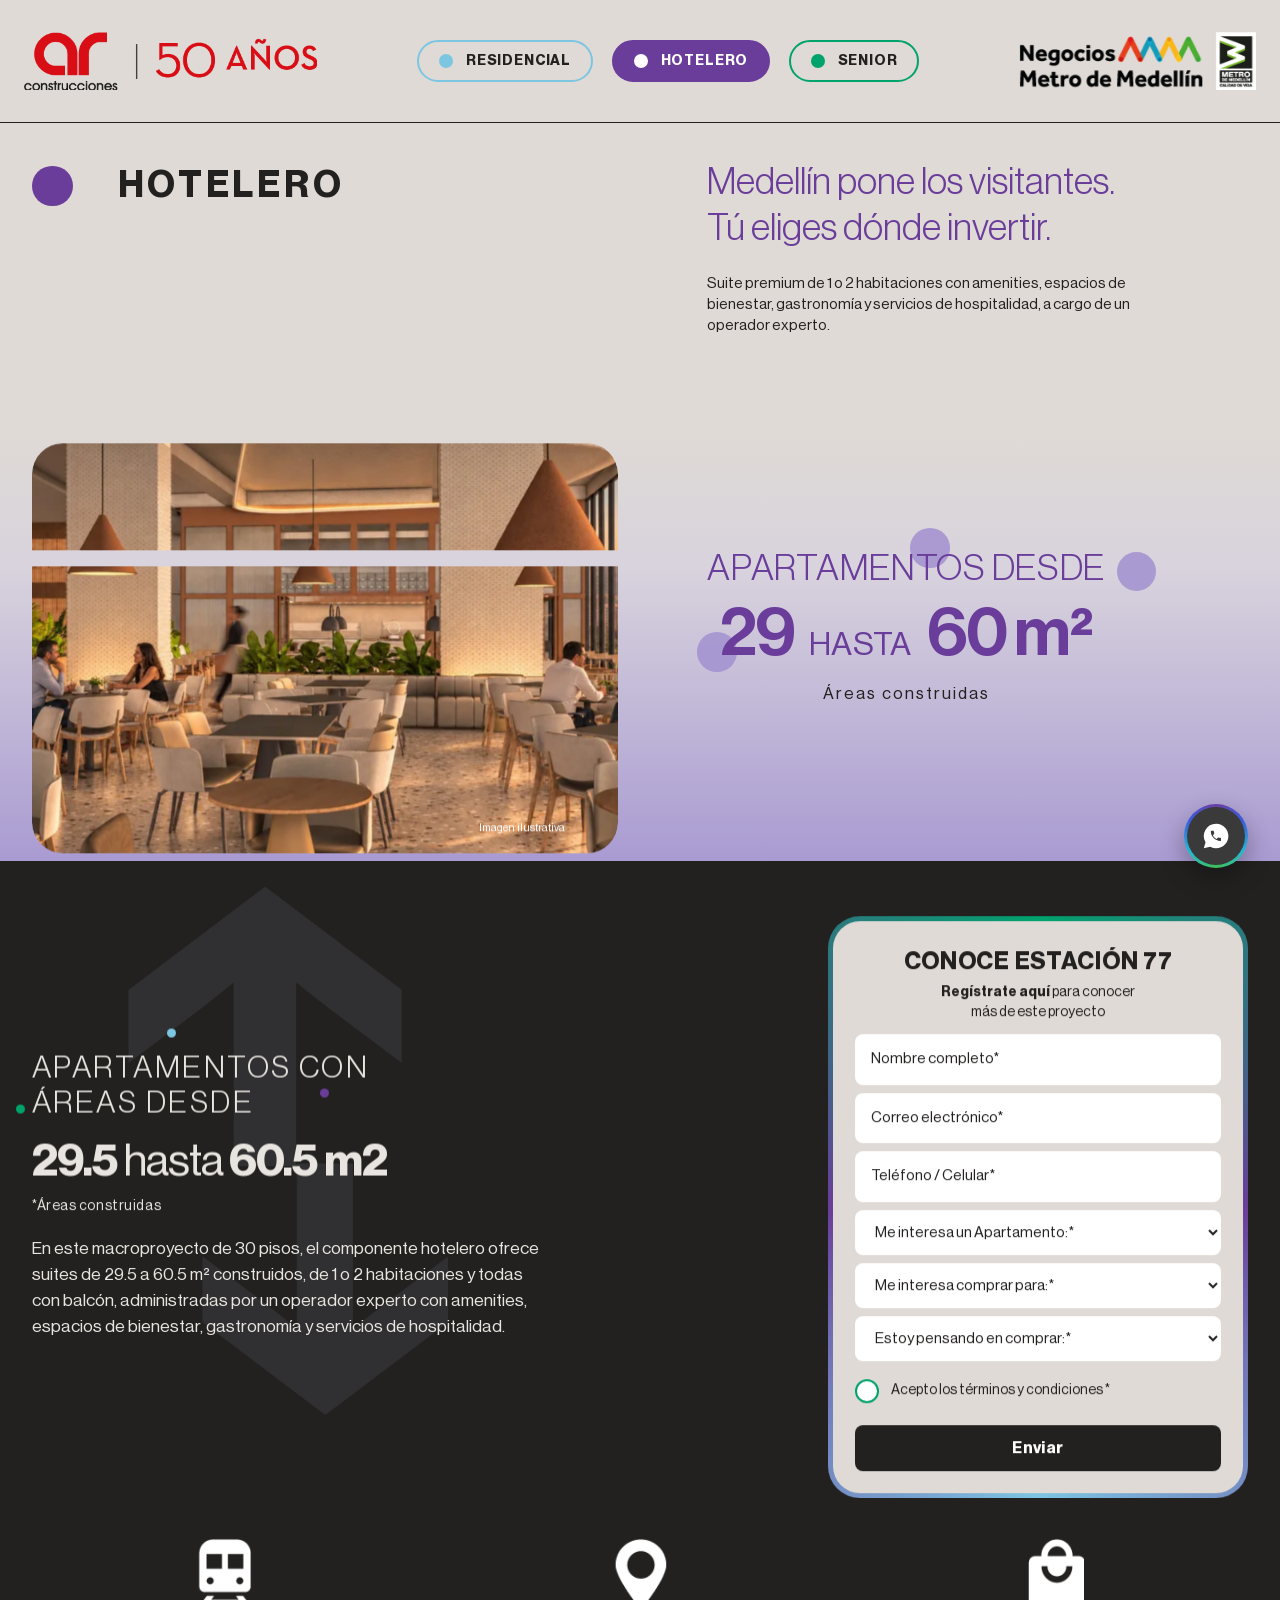
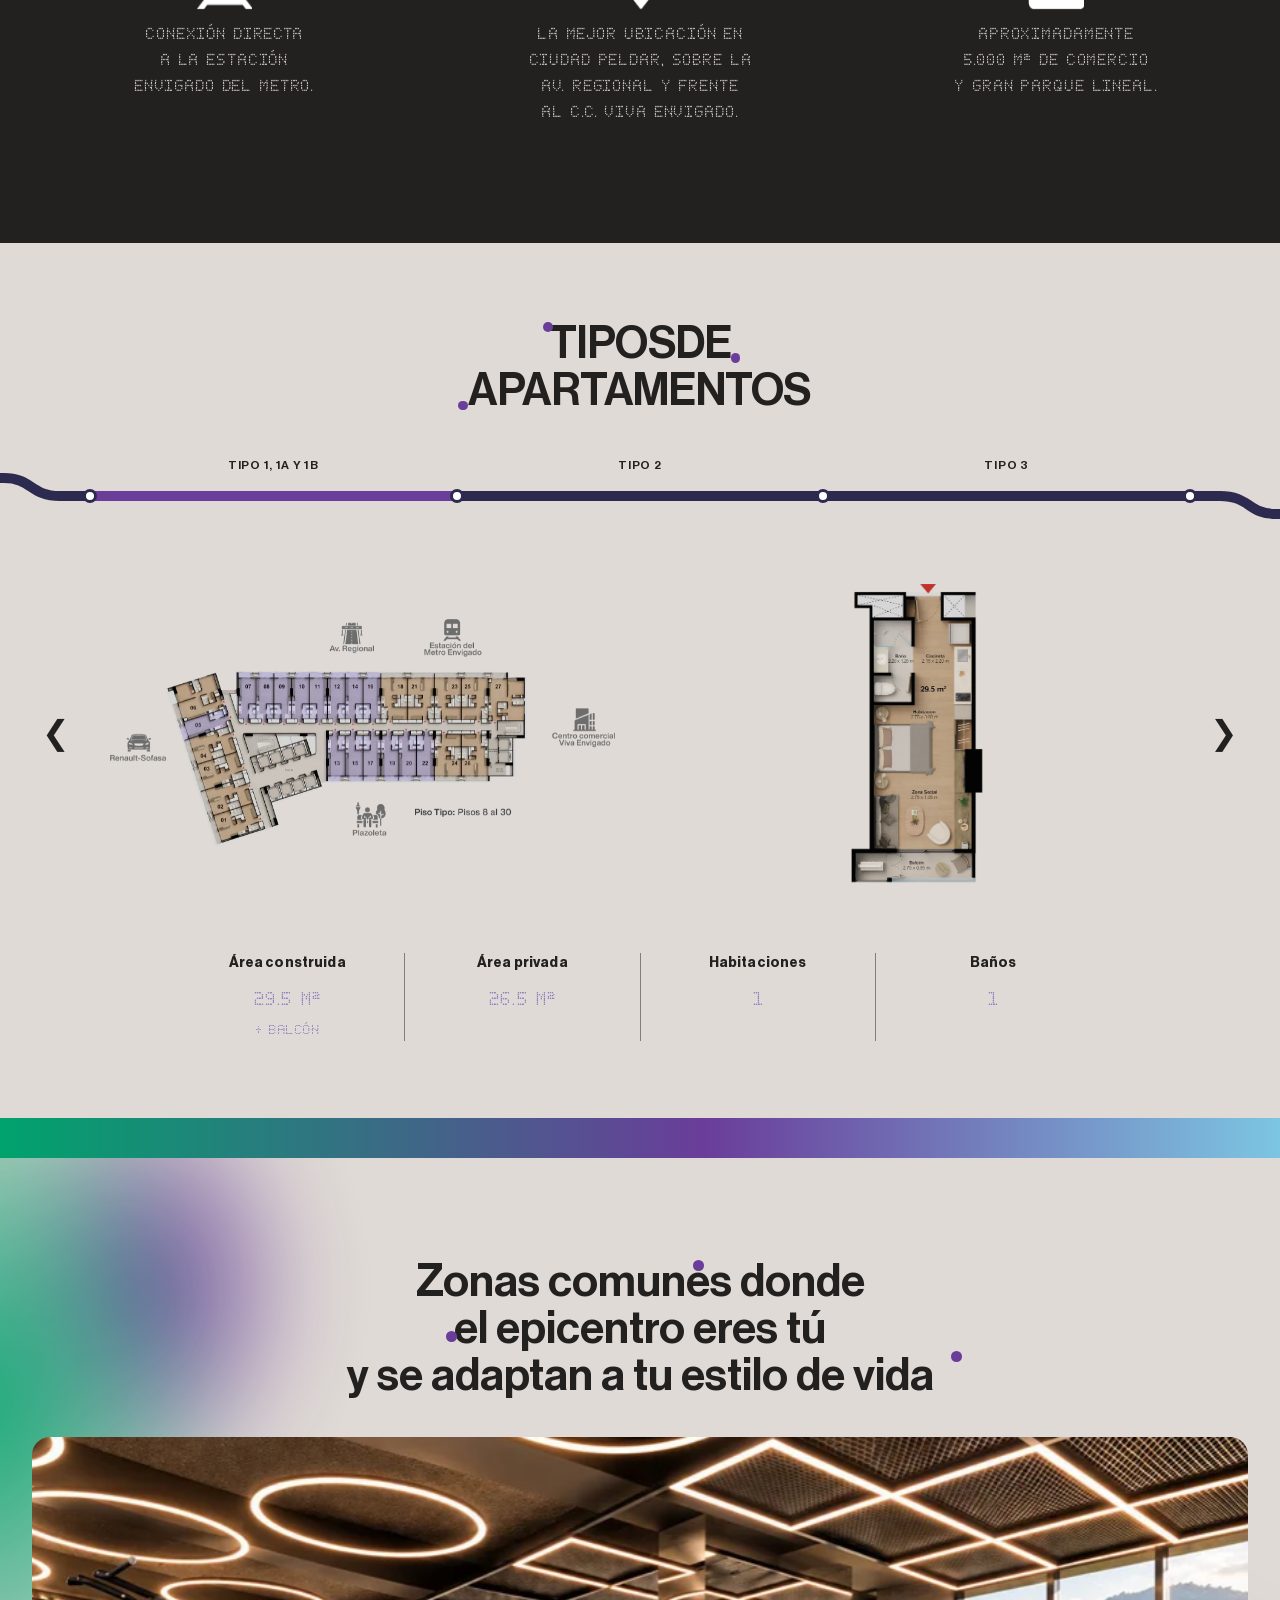
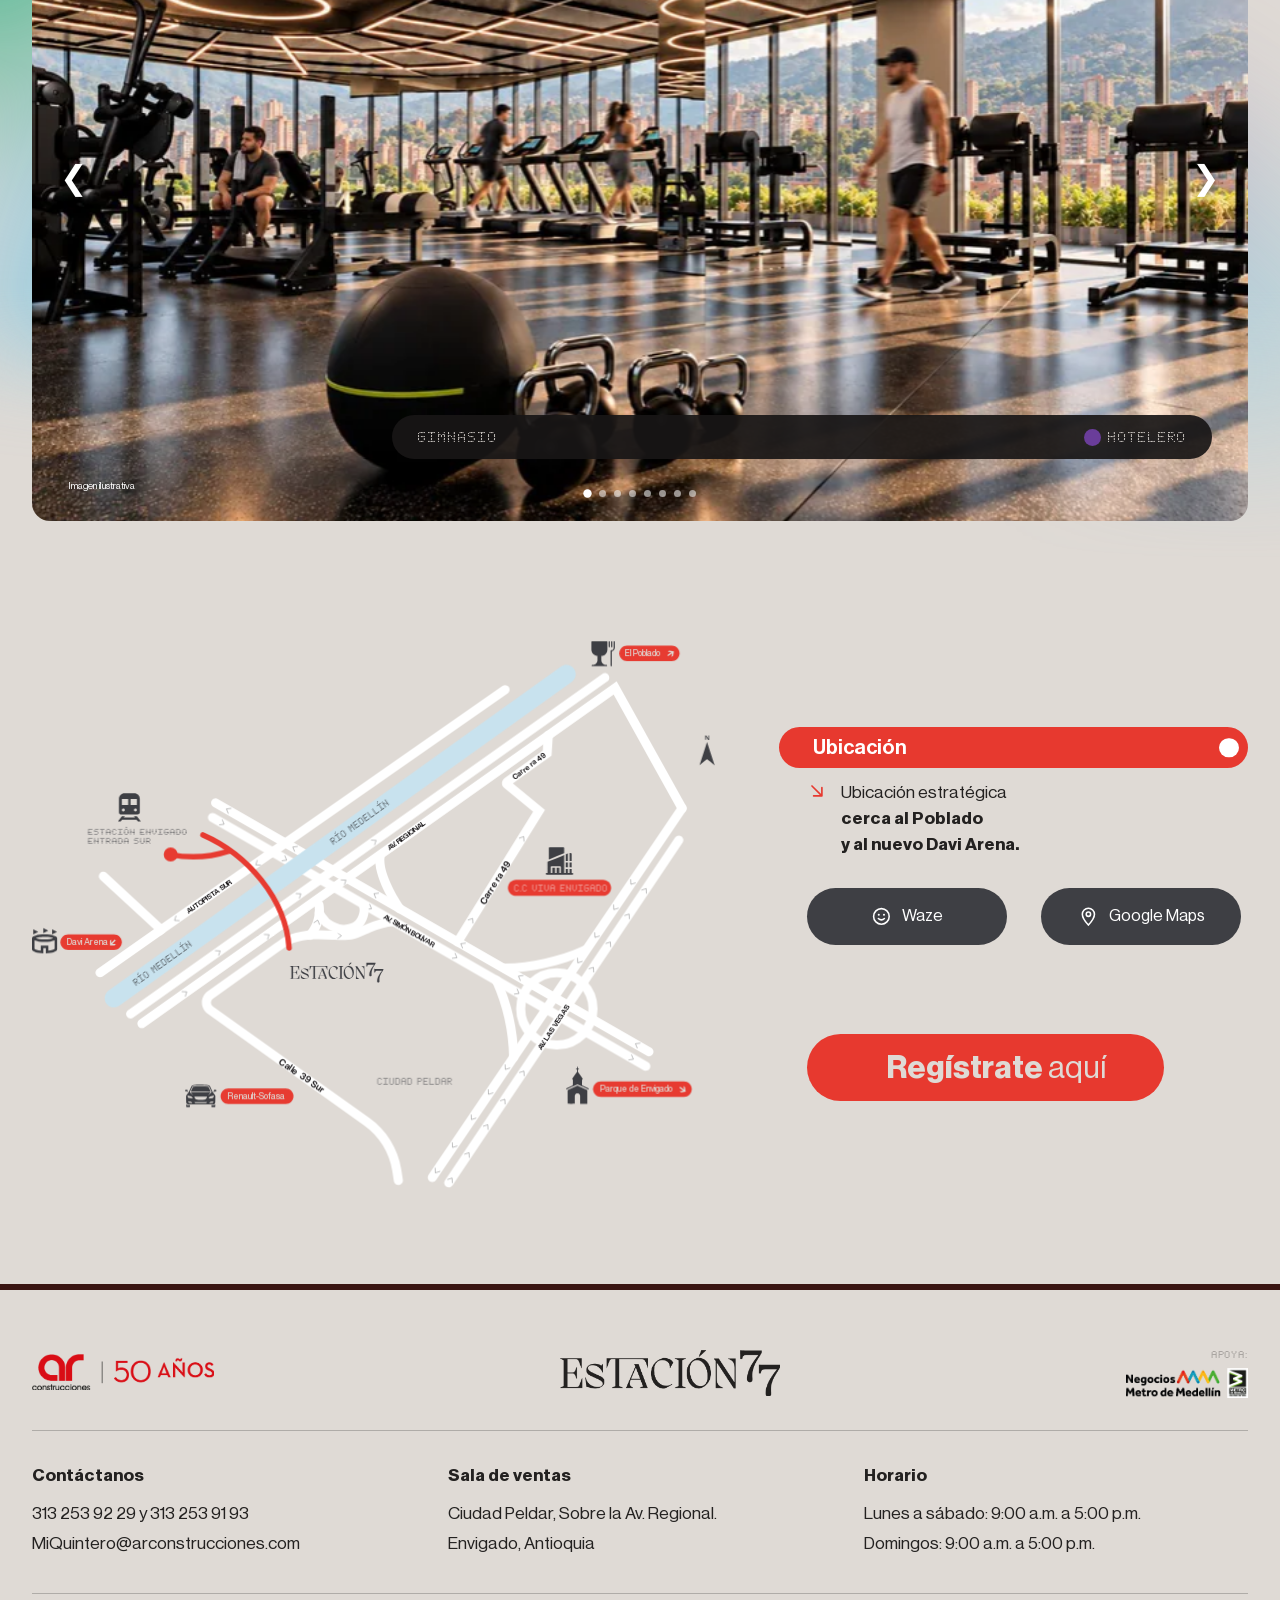
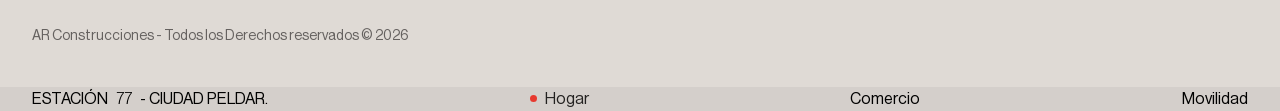
==== commit 21753933: "se agregan tipologias faltantes en landing hotelero, residencial y senior" ====
--- a/hotelero.html
+++ b/hotelero.html
@@ -577,14 +577,20 @@
                       class="grid grid-cols-1 lg:grid-cols-2 items-center gap-6 lg:gap-4"
                     >
                       <img
-                        src="/img/tipologias/uno/tipologia-1.1.png"
-                        alt="Tipologia uno"
+                        src="./img/tipologias/hotelero/estacion-77-tipologia-hotelero-piso-apartamento-de-29-5-metros-cuadrados.webp"
+                        alt="Planta piso tipo, pisos 8 al 30: ubicación del Tipo 1, 1A y 1B"
+                        width="850"
+                        height="420"
+                        loading="lazy"
                         class="typology-detail__floorplan"
                       />
 
                       <img
-                        src="/img/tipologias/uno/tipologia-1.2.png"
-                        alt="Tipologia uno"
+                        src="./img/tipologias/hotelero/estacion-77-tipologia-hotelero-apartamento-de-29-5-metros-cuadrados.webp"
+                        alt="Plano suite hotelera Tipo 1, 1A y 1B de 29.5 m² + balcón"
+                        width="1150"
+                        height="700"
+                        loading="lazy"
                         class="typology-detail__floorplan"
                       />
                     </div>
@@ -592,19 +598,19 @@
                     <div class="typology-specs">
                       <div class="typology-specs__item">
                         <p class="typology-specs__label">Área construida</p>
-                        <p class="typology-specs__value">66.5 hasta 69 m²</p>
+                        <p class="typology-specs__value">29.5 m² <span class="typology-specs__extra">+ Balcón</span></p>
                       </div>
                       <div class="typology-specs__item">
                         <p class="typology-specs__label">Área privada</p>
-                        <p class="typology-specs__value">59.5 hasta 61 m²</p>
+                        <p class="typology-specs__value">26.5 m²</p>
                       </div>
                       <div class="typology-specs__item">
                         <p class="typology-specs__label">Habitaciones</p>
-                        <p class="typology-specs__value">2</p>
+                        <p class="typology-specs__value">1</p>
                       </div>
                       <div class="typology-specs__item">
                         <p class="typology-specs__label">Baños</p>
-                        <p class="typology-specs__value">2</p>
+                        <p class="typology-specs__value">1</p>
                       </div>
                     </div>
 
@@ -635,14 +641,20 @@
                         class="grid grid-cols-1 lg:grid-cols-2 items-center gap-6 lg:gap-4"
                       >
                         <img
-                          src="/img/tipologias/dos/tipologia-2.png"
-                          alt="Tipologia uno"
+                          src="./img/tipologias/hotelero/estacion-77-tipologia-hotelero-piso-apartamento-de-49-5-metros-cuadrados.webp"
+                          alt="Planta piso tipo, pisos 8 al 30: ubicación del Tipo 2"
+                          width="850"
+                          height="420"
+                          loading="lazy"
                           class="typology-detail__floorplan"
                         />
 
                         <img
-                          src="/img/tipologias/dos/tipologia-2.1.png"
-                          alt="Tipologia dos"
+                          src="./img/tipologias/hotelero/estacion-77-tipologia-hotelero-apartamento-de-49-5-metros-cuadrados.webp"
+                          alt="Plano suite hotelera Tipo 2 de 42.5 m² + balcón"
+                          width="1150"
+                          height="700"
+                          loading="lazy"
                           class="typology-detail__floorplan"
                         />
                       </div>
@@ -650,19 +662,19 @@
                       <div class="typology-specs">
                         <div class="typology-specs__item">
                           <p class="typology-specs__label">Área construida</p>
-                          <p class="typology-specs__value">88.5 m²</p>
+                          <p class="typology-specs__value">42.5 m² <span class="typology-specs__extra">+ Balcón</span></p>
                         </div>
                         <div class="typology-specs__item">
                           <p class="typology-specs__label">Área privada</p>
-                          <p class="typology-specs__value">78.5 m²</p>
+                          <p class="typology-specs__value">38 m²</p>
                         </div>
                         <div class="typology-specs__item">
                           <p class="typology-specs__label">Habitaciones</p>
-                          <p class="typology-specs__value">3</p>
+                          <p class="typology-specs__value">1</p>
                         </div>
                         <div class="typology-specs__item">
                           <p class="typology-specs__label">Baños</p>
-                          <p class="typology-specs__value">3</p>
+                          <p class="typology-specs__value">2</p>
                         </div>
                       </div>
 
@@ -694,14 +706,20 @@
                         class="grid grid-cols-1 lg:grid-cols-2 items-center gap-6 lg:gap-4"
                       >
                         <img
-                          src="/img/tipologias/tres/tipologia-3.png"
-                          alt="Tipologia uno"
+                          src="./img/tipologias/hotelero/estacion-77-tipologia-hotelero-piso-apartamento-de-60-5-metros-cuadrados.webp"
+                          alt="Planta piso tipo, pisos 8 al 30: ubicación del Tipo 3"
+                          width="850"
+                          height="420"
+                          loading="lazy"
                           class="typology-detail__floorplan"
                         />
 
                         <img
-                          src="/img/tipologias/tres/tipologia-3.1.png"
-                          alt="Tipologia uno"
+                          src="./img/tipologias/hotelero/estacion-77-tipologia-hotelero-apartamento-de-60-5-metros-cuadrados.webp"
+                          alt="Plano suite hotelera Tipo 3 de 60.5 m² + balcón"
+                          width="1150"
+                          height="700"
+                          loading="lazy"
                           class="typology-detail__floorplan"
                         />
                       </div>
@@ -709,19 +727,19 @@
                       <div class="typology-specs">
                         <div class="typology-specs__item">
                           <p class="typology-specs__label">Área construida</p>
-                          <p class="typology-specs__value">102 m²</p>
+                          <p class="typology-specs__value">60.5 m² <span class="typology-specs__extra">+ Balcón</span></p>
                         </div>
                         <div class="typology-specs__item">
                           <p class="typology-specs__label">Área privada</p>
-                          <p class="typology-specs__value">92 m²</p>
+                          <p class="typology-specs__value">53 m²</p>
                         </div>
                         <div class="typology-specs__item">
                           <p class="typology-specs__label">Habitaciones</p>
-                          <p class="typology-specs__value">3</p>
+                          <p class="typology-specs__value">2</p>
                         </div>
                         <div class="typology-specs__item">
                           <p class="typology-specs__label">Baños</p>
-                          <p class="typology-specs__value">4</p>
+                          <p class="typology-specs__value">2</p>
                         </div>
                       </div>
 
--- a/css/main.css
+++ b/css/main.css
@@ -2211,6 +2211,11 @@
         grid-template-columns: 2fr 3fr;
         gap: clamp(24px, 3vw, 48px);
     }
+    /* Hotelero / Senior: floor plan and apartment plan share the width 50/50 */
+    .theme-hotelero .tipos .typology-detail > .grid,
+    .theme-senior .tipos .typology-detail > .grid {
+        grid-template-columns: 1fr 1fr;
+    }
 }
 .tipos .typology-detail__floorplan {
     border-radius: 0;
@@ -2230,6 +2235,12 @@
 }
 .tipos .typology-specs__value {
     color: var(--spec-value);
+}
+/* Second, smaller line under a value (e.g. "+ Balcón") */
+.typology-specs__extra {
+    display: block;
+    margin-top: 4px;
+    font-size: 0.75em;
 }
 @media (max-width: 640px) {
     .tipos__label {
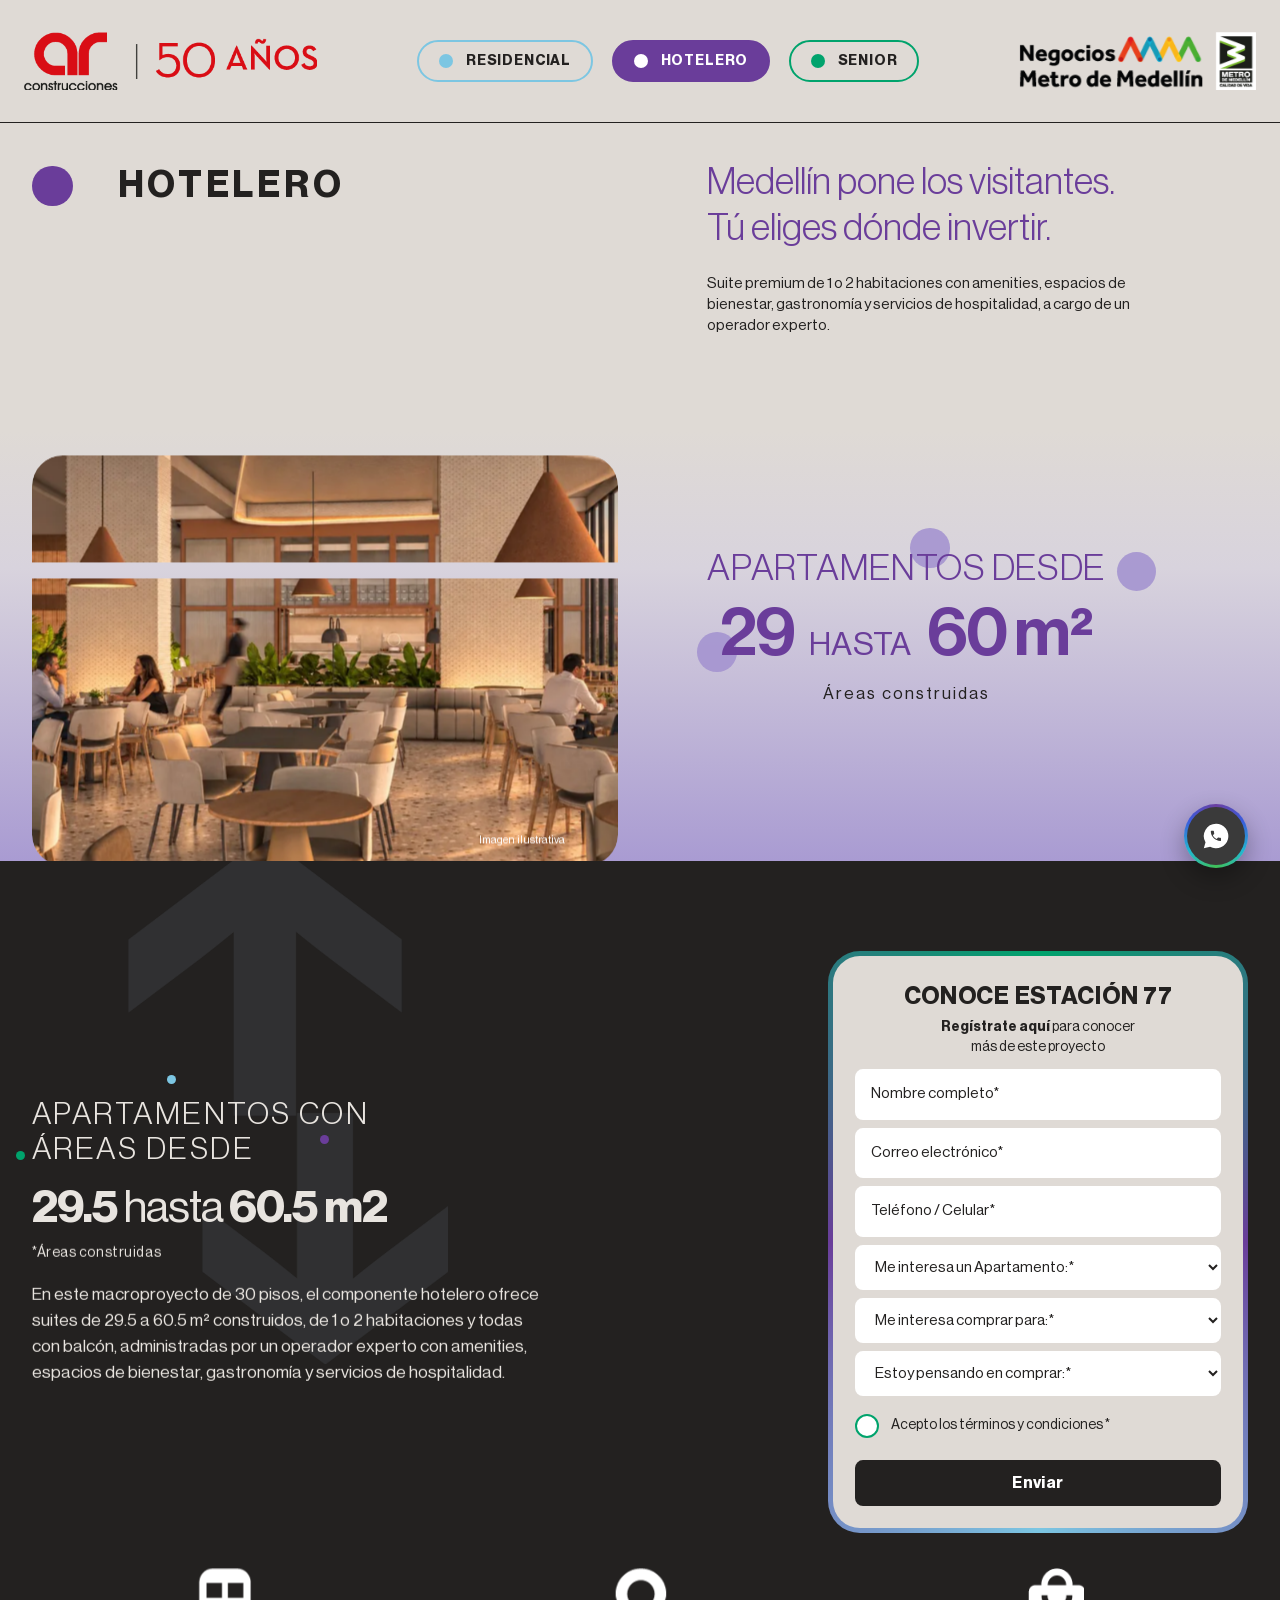
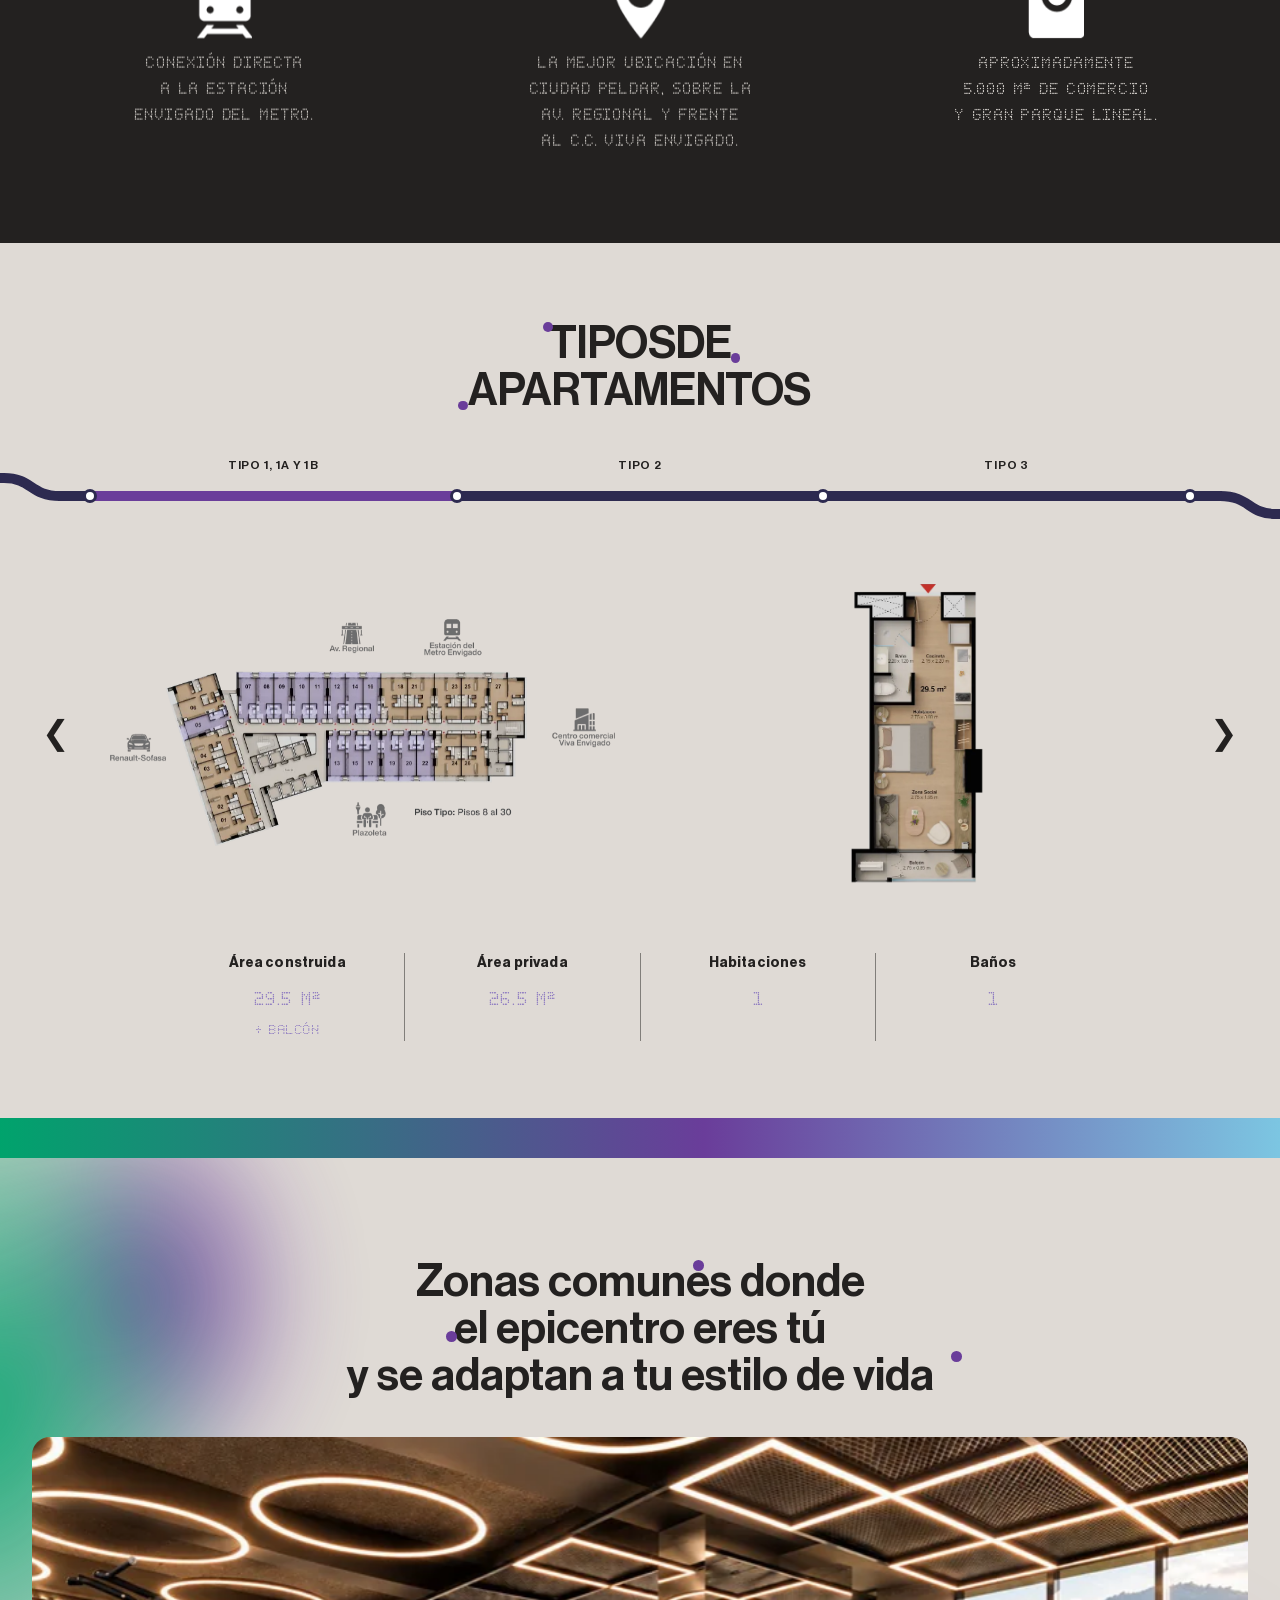
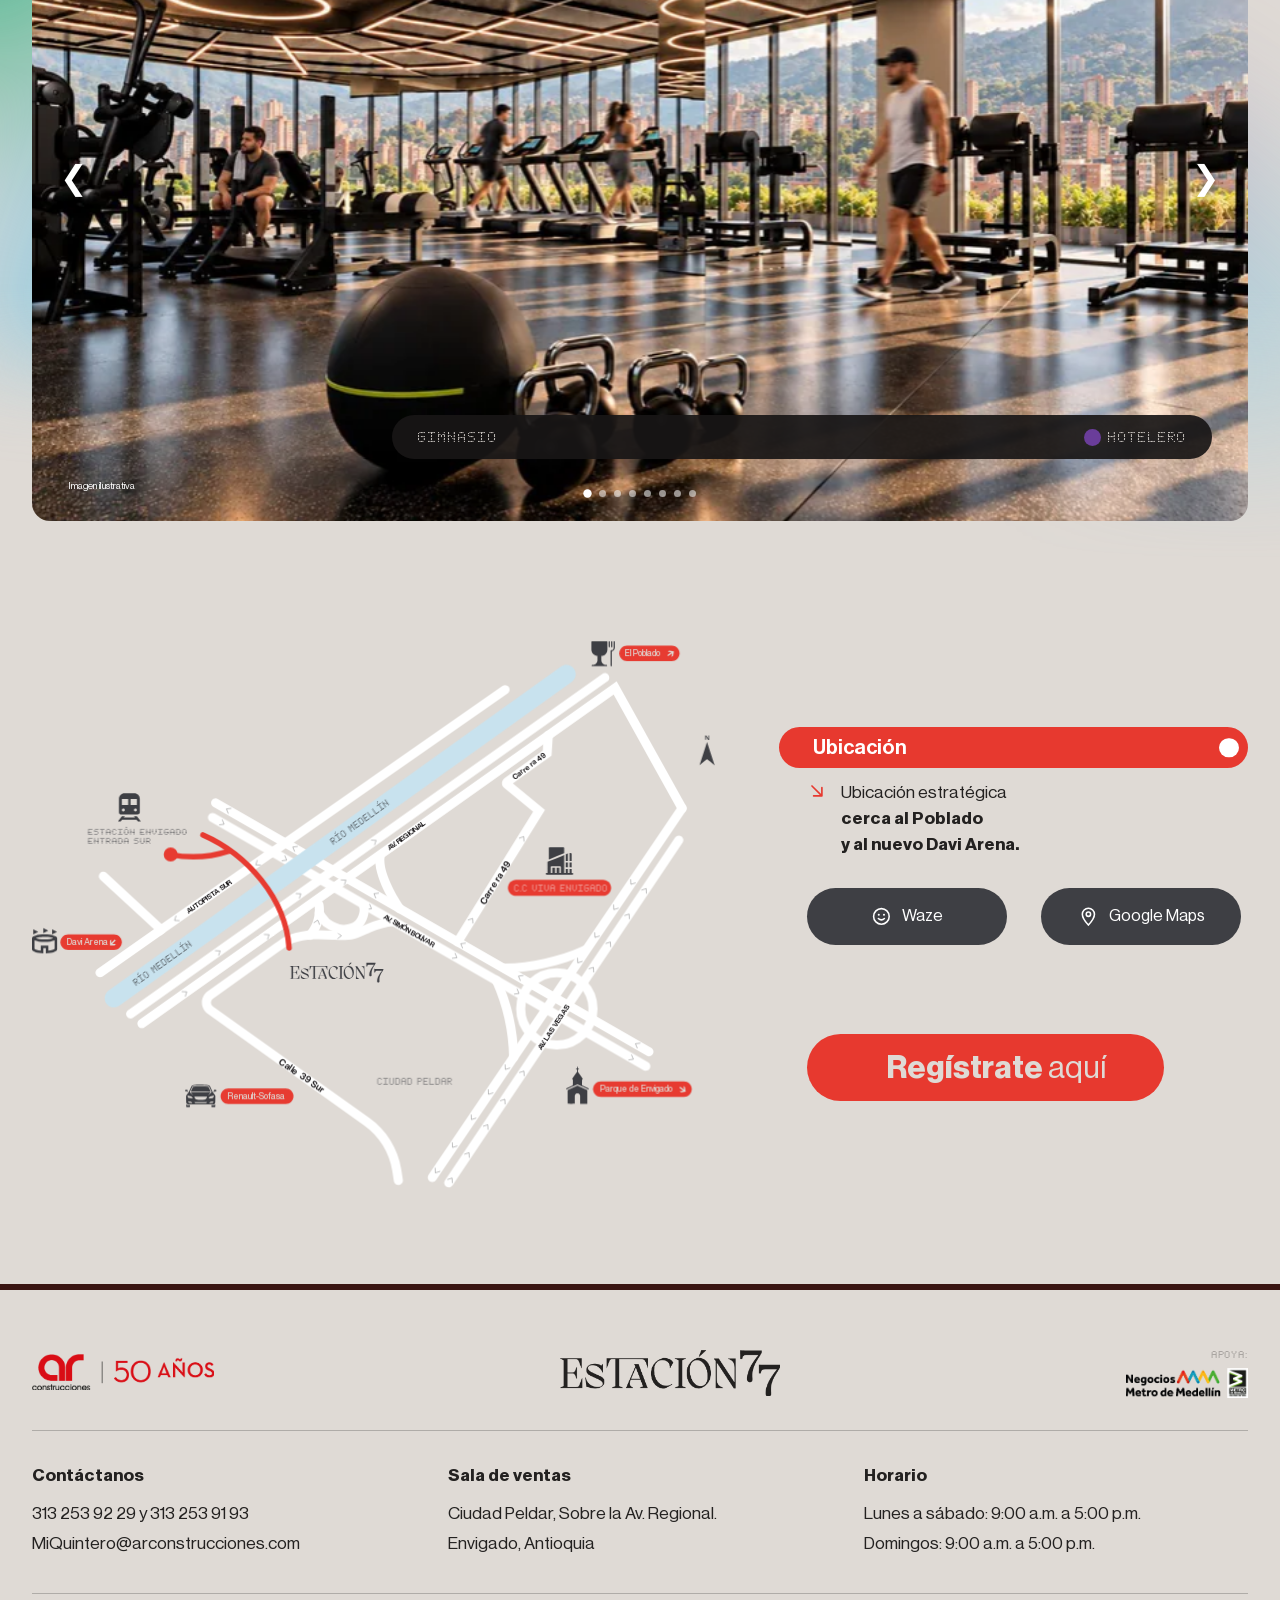
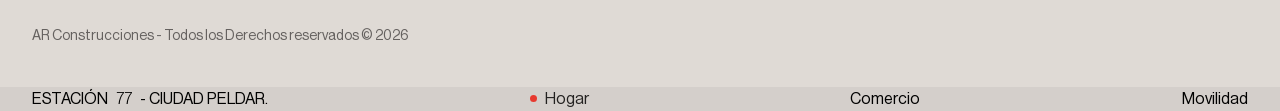
==== commit 37f532d0: "se ajusta ancla sección formulario" ====
--- a/hotelero.html
+++ b/hotelero.html
@@ -2368,5 +2368,6 @@
     <script src="./js/typology-slider.js?v=20260922"></script>
     <script src="./js/typology-tabs.js?v=20260922"></script>
     <script src="./js/floorplan-zoom.js?v=20260922"></script>
+    <script src="./js/smooth-anchors.js?v=20260922"></script>
   </body>
 </html>
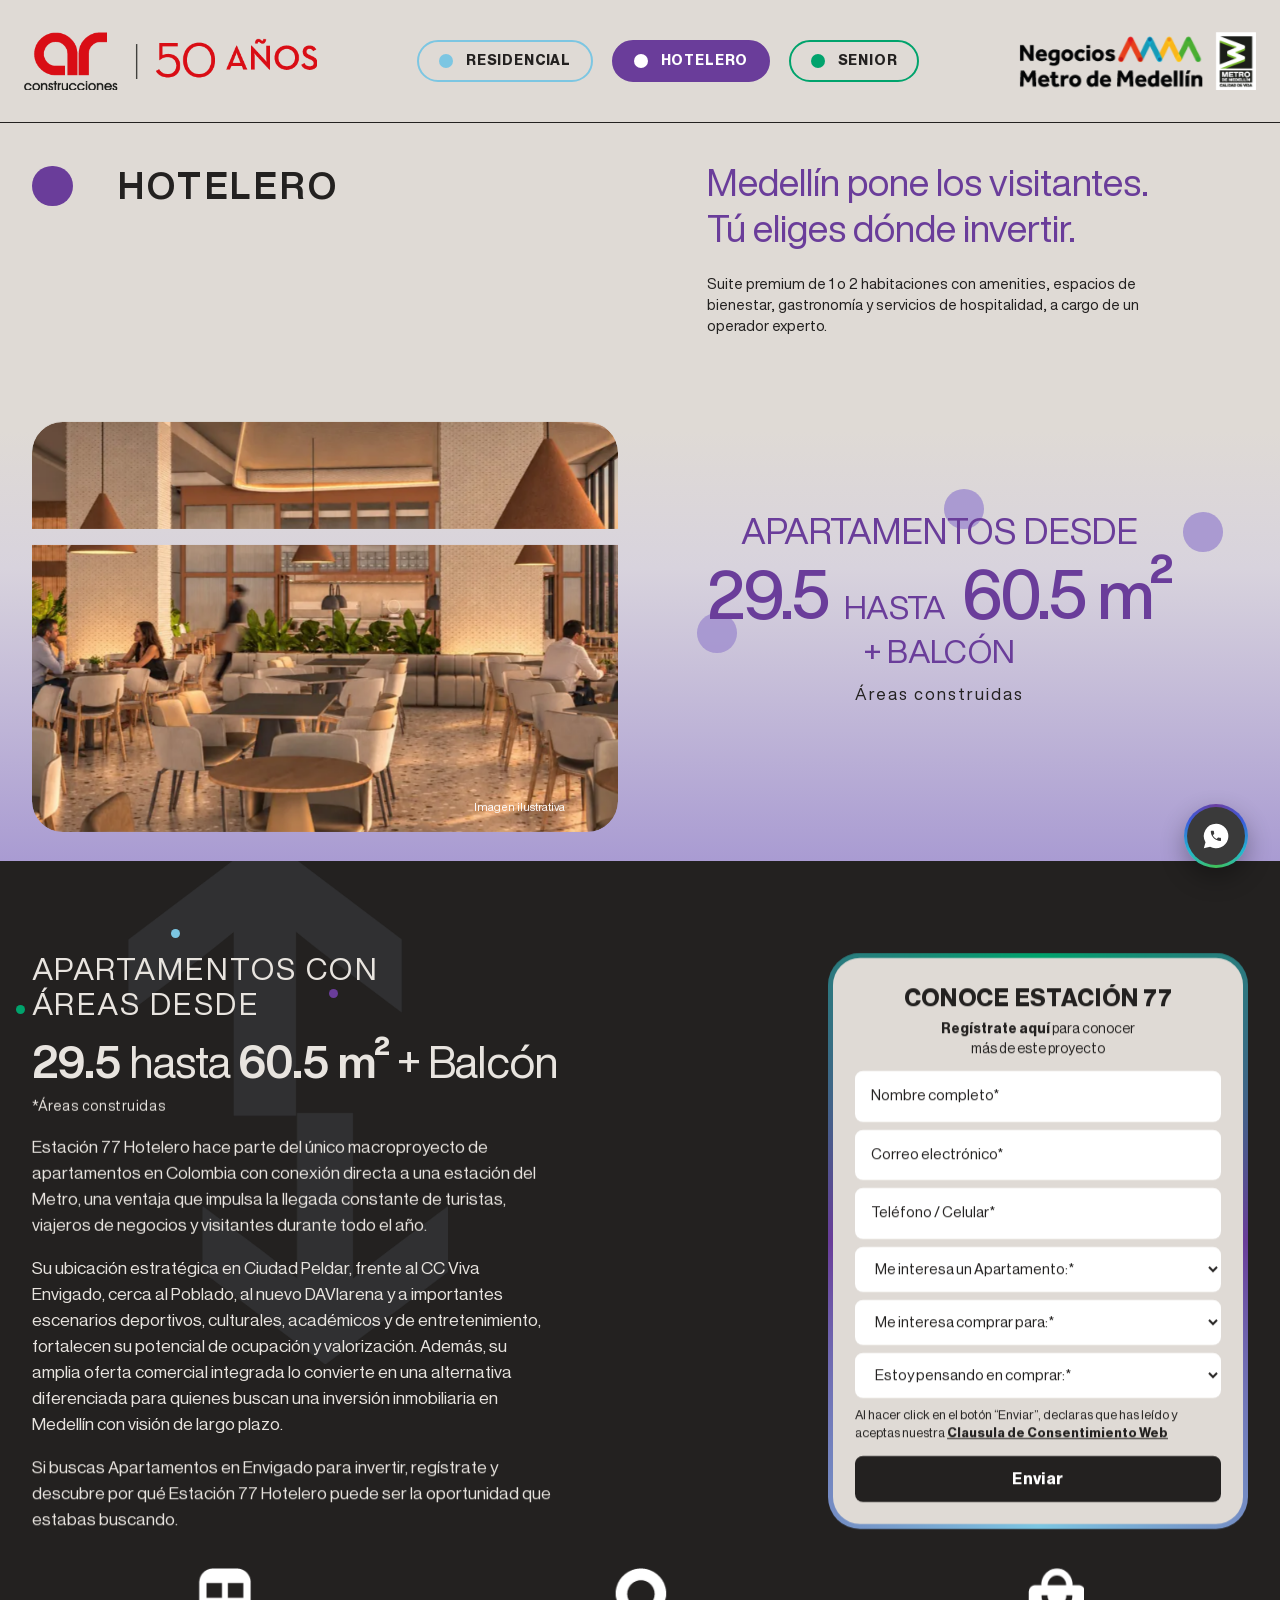
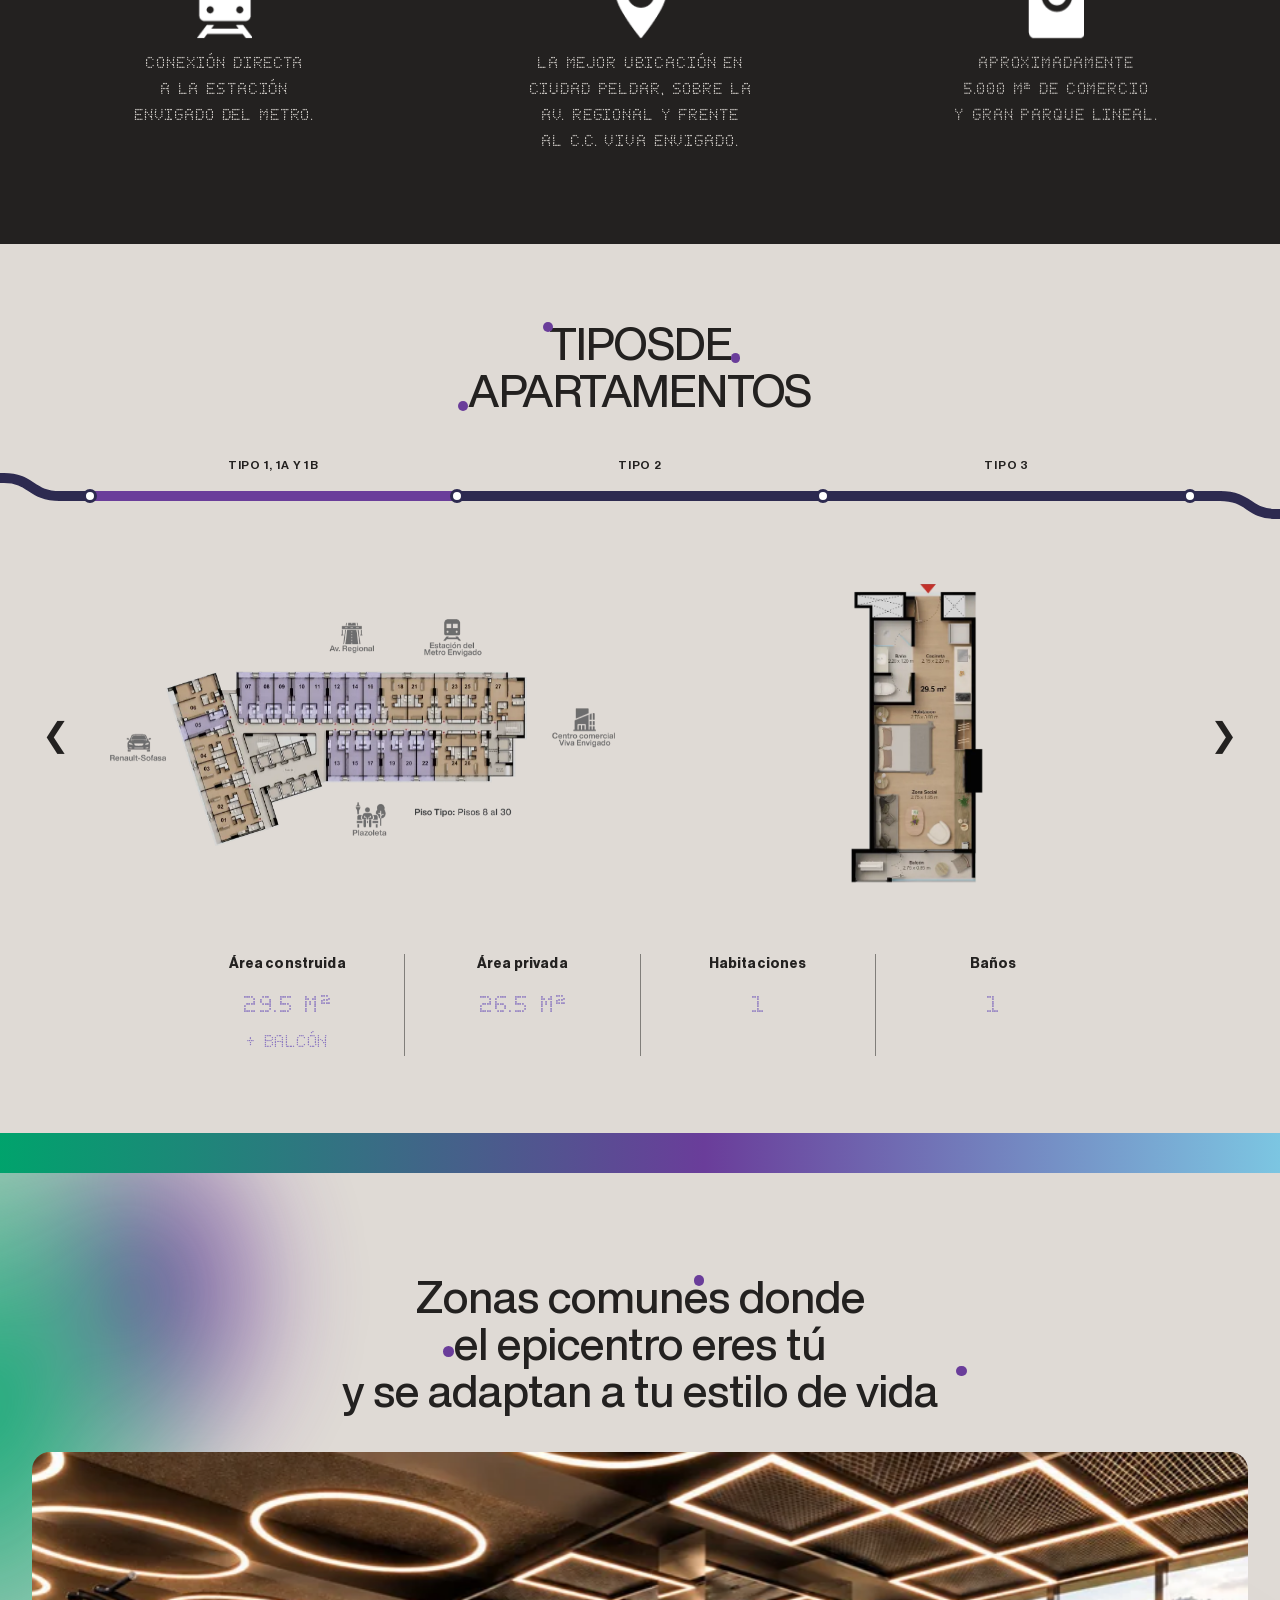
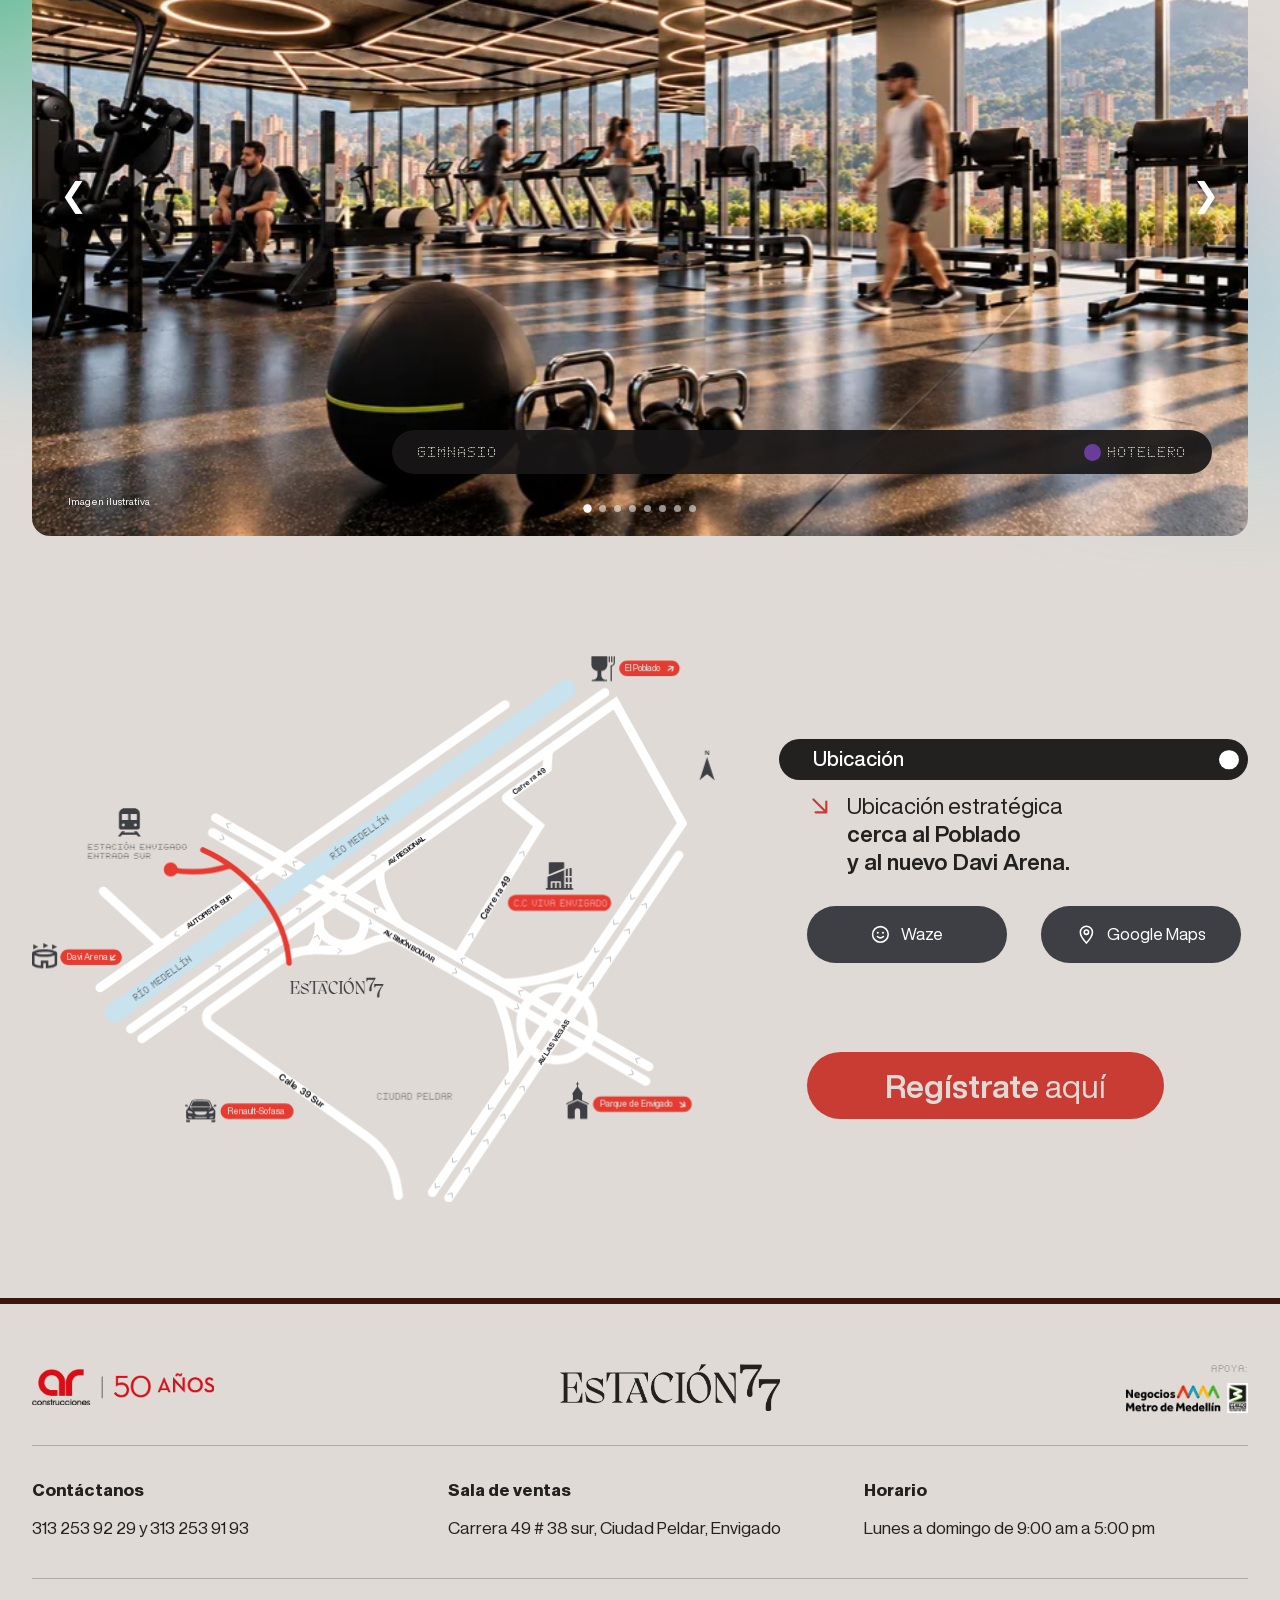
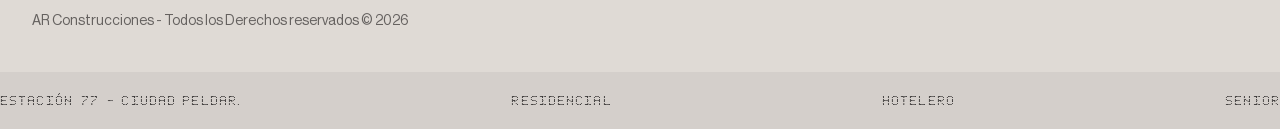
==== commit 4754a45f: "se agrega la thank you page de los proyectos" ====
--- a/hotelero.html
+++ b/hotelero.html
@@ -11,7 +11,7 @@
       rel="stylesheet"
     />
     <link
-      href="./css/main.css?v=20260922"
+      href="./css/main.css?v=20261126"
       rel="stylesheet"
     />
     <link
@@ -53,7 +53,7 @@
     />
     <link
       rel="canonical"
-      href="https://arconstrucciones.com"
+      href="https://estacion-77.netlify.app/hotelero.html"
     />
 
     <meta
@@ -70,7 +70,7 @@
     />
     <meta
       property="og:url"
-      content="https://arconstrucciones.com"
+      content="https://estacion-77.netlify.app/hotelero.html"
     />
     <meta
       property="og:site_name"
@@ -82,11 +82,11 @@
     />
     <meta
       property="og:image"
-      content="https://arconstrucciones.com/img/og-estacion-77.jpg"
+      content="https://estacion-77.netlify.app/img/og-estacion-77.jpg"
     />
     <meta
       property="og:image:secure_url"
-      content="https://arconstrucciones.com/img/og-estacion-77.jpg"
+      content="https://estacion-77.netlify.app/img/og-estacion-77.jpg"
     />
     <meta
       property="og:image:type"
@@ -119,7 +119,7 @@
     />
     <meta
       name="twitter:image"
-      content="https://arconstrucciones.com/img/og-estacion-77.jpg"
+      content="https://estacion-77.netlify.app/img/og-estacion-77.jpg"
     />
     <meta
       name="twitter:image:alt"
@@ -174,7 +174,49 @@
           src="./img/logo-metro-medellin.png"
           alt="Negocios Metro de Medellín"
         />
+        <button
+          class="site-header__toggle"
+          type="button"
+          aria-expanded="false"
+          aria-controls="menu-movil"
+          aria-label="Abrir menú"
+          data-menu-toggle
+        >
+          <span></span>
+          <span></span>
+          <span></span>
+        </button>
       </div>
+      <nav
+        class="site-header__mobile"
+        id="menu-movil"
+        aria-label="Proyectos"
+        data-menu
+        hidden
+      >
+          <a
+            class="mode-pill mode-pill--residencial"
+            href="residencial.html"
+          >
+            <span class="mode-pill__dot"></span>
+            Residencial
+          </a>
+          <a
+            class="mode-pill mode-pill--hotelero is-active"
+            href="hotelero.html"
+            aria-current="page"
+          >
+            <span class="mode-pill__dot"></span>
+            Hotelero
+          </a>
+          <a
+            class="mode-pill mode-pill--senior"
+            href="senior.html"
+          >
+            <span class="mode-pill__dot"></span>
+            Senior
+          </a>
+        </nav>
     </header>
     <main>
       <!-- Hero: Hotelero (colors from body.theme-hotelero) -->
@@ -231,10 +273,11 @@
             ></span>
             <p class="res-hero__stats-label">Apartamentos desde</p>
             <p class="res-hero__stats-range">
-              <strong>29</strong>
+              <strong>29.5</strong>
               <span>hasta</span>
-              <strong>60 m²</strong>
+              <strong>60.5 m²</strong>
             </p>
+            <p class="res-hero__stats-plus">+ Balcón</p>
             <p class="res-hero__stats-note">Áreas construidas</p>
           </div>
         </div>
@@ -266,7 +309,7 @@
                 <span class="intro__title-highlight">
                   <strong>29.5</strong>
                   hasta
-                  <strong>60.5 m2</strong>
+                  <strong>60.5 m²</strong> <span class=\"intro__title-plus\">+ Balcón</span>
                 </span>
               </h3>
               <p
@@ -279,11 +322,19 @@
                 class="intro__description"
                 data-reveal
               >
-                En este macroproyecto de 30 pisos, el componente hotelero
-                ofrece suites de 29.5 a 60.5 m² construidos, de 1 o 2
-                habitaciones y todas con balcón, administradas por un operador
-                experto con amenities, espacios de bienestar, gastronomía y
-                servicios de hospitalidad.
+                Estación 77 Hotelero hace parte del único macroproyecto de apartamentos en Colombia con conexión directa a una estación del Metro, una ventaja que impulsa la llegada constante de turistas, viajeros de negocios y visitantes durante todo el año.
+              </p>
+              <p
+                class="intro__description"
+                data-reveal
+              >
+                Su ubicación estratégica en Ciudad Peldar, frente al CC Viva Envigado, cerca al Poblado, al nuevo DAVIarena y a importantes escenarios deportivos, culturales, académicos y de entretenimiento, fortalecen su potencial de ocupación y valorización. Además, su amplia oferta comercial integrada lo convierte en una alternativa diferenciada para quienes buscan una inversión inmobiliaria en Medellín con visión de largo plazo.
+              </p>
+              <p
+                class="intro__description"
+                data-reveal
+              >
+                Si buscas Apartamentos en Envigado para invertir, regístrate y descubre por qué Estación 77 Hotelero puede ser la oportunidad que estabas buscando.
               </p>
             </div>
             <div class="col-span-1 lg:col-span-5">
@@ -332,8 +383,9 @@
                       required
                       autocomplete="tel"
                       inputmode="tel"
-                      pattern="[0-9 +()-]{7,}"
-                      title="Escribe un número de teléfono válido"
+                      pattern="[0-9]{10}"
+                      maxlength="10"
+                      title="Escribe un número de 10 dígitos, solo números"
                       placeholder="Teléfono / Celular*"
                       aria-label="Teléfono o celular"
                     />
@@ -352,9 +404,9 @@
                       >
                         Me interesa un Apartamento:*
                       </option>
-                      <option value="Hotelero de 29.5 m2 + Balcon">Hotelero de 29.5 m² + Balcón</option>
-                      <option value="Hotelero de 42.5 m2 + Balcon">Hotelero de 42.5 m² + Balcón</option>
-                      <option value="Hotelero de 60.5 m2 + Balcon">Hotelero de 60.5 m² + Balcón</option>
+                      <option value="Hotelero de 29.5 m2 + Balcon">Hotelero de 29.5 m² + Balcón desde $465.999.000</option>
+                      <option value="Hotelero de 42.5 m2 + Balcon">Hotelero de 42.5 m² + Balcón desde $661.999.000</option>
+                      <option value="Hotelero de 60.5 m2 + Balcon">Hotelero de 60.5 m² + Balcón desde $894.999.000</option>
                     </select>
                     <select
                       class="intro__field"
@@ -393,23 +445,15 @@
                       <option value="En mas de 6 meses">En más de 6 meses</option>
                     </select>
 
-                    <label class="intro__checkbox">
-                      <input
-                        type="checkbox"
-                        id="subscribe"
-                        name="tyc"
-                        required
-                      />
-                      <span>
-                        Acepto los
-                        <a
-                          class="intro__terms-link"
-                          href="#"
-                        >
-                          términos y condiciones
-                        </a>*
-                      </span>
-                    </label>
+                    <p class="intro__consent">
+                      Al hacer click en el botón “Enviar”, declaras que has
+                      leído y aceptas nuestra
+                      <a
+                        href="https://storeproyectoar.blob.core.windows.net/ar-multimedia-resources-container/CLAUSULA-DE-CONSENTIMIENTO.pdf"
+                        target="_blank"
+                        rel="noopener"
+                      >Clausula de Consentimiento Web</a>
+                    </p>
 
                     <button
                       class="intro__submit"
@@ -2180,7 +2224,7 @@
               <div class="ubicacion__links">
                 <a
                   class="ubicacion__link"
-                  href="https://waze.com/ul?q=Estaci%C3%B3n%2077%20Ciudad%20Peldar%20Envigado&navigate=yes"
+                  href="https://ul.waze.com/ul?place=ChIJBXj1fciDRo4Rqu2W7JPg4T8&amp;ll=6.17395760%2C-75.59655430&amp;navigate=yes&amp;utm_campaign=live_map&amp;utm_source=waze_website&amp;utm_medium=lm_share_location"
                   target="_blank"
                   rel="noopener noreferrer"
                 >
@@ -2291,21 +2335,14 @@
           <div>
             <h4 class="site-footer__heading">Contáctanos</h4>
             <p class="site-footer__text">313 253 92 29 y 313 253 91 93</p>
-            <p class="site-footer__text">MiQuintero@arconstrucciones.com</p>
           </div>
           <div>
             <h4 class="site-footer__heading">Sala de ventas</h4>
-            <p class="site-footer__text">
-              Ciudad Peldar, Sobre la Av. Regional.
-            </p>
-            <p class="site-footer__text">Envigado, Antioquia</p>
+            <p class="site-footer__text">Carrera 49 # 38 sur, Ciudad Peldar, Envigado</p>
           </div>
           <div>
             <h4 class="site-footer__heading">Horario</h4>
-            <p class="site-footer__text">
-              Lunes a sábado: 9:00 a.m. a 5:00 p.m.
-            </p>
-            <p class="site-footer__text">Domingos: 9:00 a.m. a 5:00 p.m.</p>
+            <p class="site-footer__text">Lunes a domingo de 9:00 am a 5:00 pm</p>
           </div>
         </div>
 
@@ -2317,24 +2354,21 @@
       </div>
 
       <div class="site-footer__tags">
-        <div class="container mx-auto flex justify-between px-6 md:px-8">
+        <div class="site-footer__tags-inner container mx-auto px-6 md:px-8">
           <span class="site-footer__tag">
             ESTACIÓN
             <em>77</em>
             - CIUDAD PELDAR.
           </span>
-          <span class="site-footer__tag site-footer__tag--active">
-            <span class="site-footer__tag-dot"></span>
-            Hogar
-          </span>
-          <span class="site-footer__tag">Comercio</span>
-          <span class="site-footer__tag">Movilidad</span>
+          <span class="site-footer__tag">Residencial</span>
+          <span class="site-footer__tag">Hotelero</span>
+          <span class="site-footer__tag">Senior</span>
         </div>
       </div>
     </footer>
     <a
       class="whatsapp-float"
-      href="https://wa.me/573132539229?text=Hola%2C%20quiero%20m%C3%A1s%20informaci%C3%B3n%20sobre%20Estaci%C3%B3n%2077"
+      href="https://wa.me/573132539229?text=Hola%2C%20estoy%20viendo%20la%20*Landing%20Page*%20de%20Estaci%C3%B3n%2077%20y%20me%20gustar%C3%ADa%20hablar%20con%20un%20asesor."
       target="_blank"
       rel="noopener"
       aria-label="Contáctanos por WhatsApp"
@@ -2358,6 +2392,8 @@
       </span>
     </a>
 
+    <script src="./js/mobile-menu.js?v=20261126"></script>
+
     <script src="./js/hero-window.js?v=20260922"></script>
     <script src="./js/hero-parallax.js?v=20260922"></script>
     <script src="./js/hero-split-flap.js?v=20260922"></script>
@@ -2369,5 +2405,6 @@
     <script src="./js/typology-tabs.js?v=20260922"></script>
     <script src="./js/floorplan-zoom.js?v=20260922"></script>
     <script src="./js/smooth-anchors.js?v=20260922"></script>
+    <script src="./js/lead-form.js?v=20261125"></script>
   </body>
 </html>
--- a/css/main.css
+++ b/css/main.css
@@ -55,13 +55,39 @@
     font-style: normal;
     font-display: swap;
 }
+/* Helvetica Now Display: titles and body texts, as in the design PDF
+   (no Light file: weight 300 falls back to Regular, like the design). */
+@font-face {
+    font-family: "Helvetica Now Display";
+    src: url("../fonts/HelveticaNowDisplay-Regular.ttf") format("truetype");
+    font-weight: 400;
+    font-style: normal;
+    font-display: swap;
+}
+@font-face {
+    font-family: "Helvetica Now Display";
+    src: url("../fonts/HelveticaNowDisplay-Medium.ttf") format("truetype");
+    font-weight: 500;
+    font-style: normal;
+    font-display: swap;
+}
+@font-face {
+    font-family: "Helvetica Now Display";
+    src: url("../fonts/HelveticaNowDisplay-Bold.ttf") format("truetype");
+    font-weight: 600 900;
+    font-style: normal;
+    font-display: swap;
+}
 :root {
     --bg-primary: #dfdad5;
     --bg-secondary: #bee3ee;
     --font-led: "Fanfare Ticker", monospace;
+    /* Neue Haas: menu pills, form, tabs, spec labels and footer (as in the PDF) */
     --font-principal: "Neue Haas Display", Arial, sans-serif;
-    --red-color: #e7392f;
-    --darkred-color: #dd180d;
+    --font-display: "Helvetica Now Display", "Neue Haas Display", Arial, sans-serif;
+    /* Red from the design PDF (a bit darker than before) */
+    --red-color: #c83c33;
+    --darkred-color: #a8302a;
     --black-color: #232120;
     --light-blue-color: #bee3ee;
     /* Metro line colors (Residencial / Hotelero / Senior) */
@@ -108,11 +134,18 @@
 .theme-senior {
     --accent: var(--metro-green);
     --accent-soft: var(--metro-green);
-    --accent-ink: #00855a; /* slightly deeper green so text stays readable */
+    --accent-ink: #004439; /* text green from the design PDF */
     --hero-fade-mid: #d3e1da;
     --hero-fade: #3fb487;
     --track: #0f3a32;
-    --spec-value: #4f9c80;
+    --spec-value: #00a174; /* spec figures green from the design PDF */
+}
+/* Texts that keep Neue Haas Display in the design */
+.intro__form,
+.intro__description,
+.site-footer,
+.typology-specs__label {
+    font-family: var(--font-principal);
 }
 /* Living-mode pages: the gallery title dots take the page color */
 .theme-residencial .typology__title-dot,
@@ -126,7 +159,7 @@
 }
 body {
     background: var(--bg-primary);
-    font-family: var(--font-principal);
+    font-family: var(--font-display);
     font-weight: 400;
     padding: 0;
     margin: 0;
@@ -168,6 +201,94 @@
 @media (min-width: 1200px) {
     .site-header__nav {
         display: flex;
+    }
+}
+/* ===== Hamburger menu (below 1200px, js/mobile-menu.js) ===== */
+.site-header__toggle {
+    flex: none;
+    display: inline-flex;
+    flex-direction: column;
+    justify-content: center;
+    align-items: center;
+    gap: 5px;
+    width: 44px;
+    height: 44px;
+    margin: -6px -6px -6px 0;
+    padding: 0;
+    border: none;
+    border-radius: 8px;
+    background: none;
+    cursor: pointer;
+    animation: header-logo-right 0.8s cubic-bezier(0.22, 1, 0.36, 1) 0.2s both;
+}
+.site-header__toggle span {
+    display: block;
+    width: 26px;
+    height: 2.5px;
+    border-radius: 2px;
+    background: var(--black-color);
+    transition: transform 0.3s ease, opacity 0.2s ease;
+}
+.site-header__toggle[aria-expanded="true"] span:nth-child(1) {
+    transform: translateY(7.5px) rotate(45deg);
+}
+.site-header__toggle[aria-expanded="true"] span:nth-child(2) {
+    opacity: 0;
+}
+.site-header__toggle[aria-expanded="true"] span:nth-child(3) {
+    transform: translateY(-7.5px) rotate(-45deg);
+}
+.site-header__toggle:focus-visible {
+    outline: 2px solid var(--black-color);
+    outline-offset: 2px;
+}
+/* Metro logo moves next to the toggle (the pills nav is hidden here) */
+.site-header__logo--metro {
+    margin-left: auto;
+}
+.site-header__mobile {
+    display: flex;
+    flex-direction: column;
+    align-items: stretch;
+    gap: 12px;
+    padding: 20px 24px 28px;
+    background: var(--bg-primary);
+    border-bottom: 1px solid var(--black-color);
+    box-shadow: 0 18px 30px -18px rgba(35, 33, 32, 0.35);
+    animation: mobile-menu-in 0.3s cubic-bezier(0.22, 1, 0.36, 1);
+}
+.site-header__mobile[hidden] {
+    display: none;
+}
+.site-header__mobile .mode-pill {
+    justify-content: center;
+    font-size: 16px;
+    padding: 0.9em 1.4em;
+}
+@keyframes mobile-menu-in {
+    from {
+        opacity: 0;
+        transform: translateY(-10px);
+    }
+    to {
+        opacity: 1;
+        transform: none;
+    }
+}
+@media (min-width: 1200px) {
+    .site-header__toggle,
+    .site-header__mobile {
+        display: none !important;
+    }
+    .site-header__logo--metro {
+        margin-left: 0;
+    }
+}
+@media (prefers-reduced-motion: reduce) {
+    .site-header__mobile,
+    .site-header__toggle span {
+        animation: none;
+        transition: none;
     }
 }
 @keyframes header-nav-in {
@@ -319,25 +440,11 @@
         width: min(90%, 520px);
     }
 }
+/* Logo + "Residencial · Hotelero · Senior" are one image (from the design PDF) */
 .hero-banner__logo-img {
     display: block;
     width: 100%;
     height: auto;
-    clip-path: polygon(0 0, 100% 0, 100% 100%, 86% 100%, 86% 88%, 0 88%);
-}
-.hero-banner__logo-tagline {
-    position: absolute;
-    left: 0;
-    bottom: 0;
-    margin: 0;
-    font-family: var(--font-principal);
-    font-weight: 500;
-    font-size: 2.35cqw;
-    line-height: 1;
-    letter-spacing: 0.32em;
-    text-transform: uppercase;
-    white-space: nowrap;
-    color: var(--black-color);
 }
 .hero-banner__h2 {
     margin: clamp(40px, 5vw, 64px) 0 clamp(32px, 3.5vw, 48px);
@@ -651,6 +758,14 @@
     letter-spacing: 0.01em;
     text-transform: uppercase;
 }
+/* Hotelero: "+ Balcón" under the figures */
+.res-hero__stats-plus {
+    margin: 0.2em 0 0;
+    font-size: clamp(23px, 2.55vw, 44px);
+    line-height: 1;
+    letter-spacing: 0.01em;
+    text-transform: uppercase;
+}
 .res-hero__stats-note {
     margin: 0.9em 0 0;
     font-size: clamp(15px, 1.3vw, 22px);
@@ -818,6 +933,14 @@
     letter-spacing: 0.04em;
 }
 
+.intro__description + .intro__description {
+    margin-top: 1em;
+}
+/* Hotelero: "+ Balcón" after the intro figures */
+.intro__title-plus {
+    font-size: 0.6em;
+    white-space: nowrap;
+}
 .intro__description {
     max-width: 520px;
     overflow-wrap: break-word;
@@ -981,6 +1104,155 @@
 }
 .intro__submit:hover {
     opacity: 0.85;
+}
+.intro__submit:disabled {
+    opacity: 0.6;
+    cursor: wait;
+}
+/* Consent note (replaces the terms checkbox) */
+.intro__consent {
+    margin: 8px 0 14px;
+    font-size: 13px;
+    line-height: 1.4;
+    text-align: left;
+    color: var(--black-color);
+}
+.intro__consent a {
+    color: inherit;
+    font-weight: 700;
+    text-decoration: underline;
+}
+/* Error / sending message under the button (js/lead-form.js) */
+.intro__form-status {
+    margin: 10px 0 0;
+    color: var(--darkred-color);
+    font-size: var(--fs-small);
+    line-height: 1.4;
+}
+
+/* ===== Thank-you pages (gracias-*.html) =====
+   Same hero language as the landing: beige fading into the mode color,
+   mode title with its dot, the 3D window image and an animated metro band. */
+.thanks {
+    position: relative;
+    overflow: hidden;
+    min-height: 100dvh;
+    display: flex;
+    align-items: center;
+    padding: 160px 0 clamp(56px, 6vw, 110px);
+    background: linear-gradient(
+        to bottom,
+        var(--bg-primary) 0%,
+        var(--bg-primary) 50%,
+        var(--hero-fade-mid) 70%,
+        var(--hero-fade) 100%
+    );
+}
+@media (max-width: 640px) {
+    .thanks {
+        padding-top: 96px;
+    }
+}
+.thanks__inner {
+    display: grid;
+    grid-template-columns: minmax(0, 1fr);
+    row-gap: 32px;
+    align-items: center;
+}
+@media (min-width: 1024px) {
+    .thanks__inner {
+        grid-template-columns: minmax(0, 48fr) minmax(0, 52fr);
+        column-gap: clamp(40px, 6vw, 110px);
+    }
+}
+.thanks__content {
+    animation: res-hero-in 0.6s cubic-bezier(0.22, 1, 0.36, 1) 0.05s both;
+}
+.thanks .res-hero__title {
+    animation: none;
+}
+.thanks__claim {
+    margin: clamp(24px, 3vw, 40px) 0 0;
+    font-size: clamp(34px, 4vw, 64px);
+    font-weight: 300;
+    line-height: 1.1;
+    color: var(--accent-ink);
+}
+.thanks__claim strong {
+    display: block;
+    font-weight: 700;
+}
+.thanks__text {
+    max-width: 30em;
+    margin: 20px 0 0;
+    color: var(--black-color);
+    font-size: var(--fs-body);
+    line-height: var(--lh-body);
+}
+.thanks__actions {
+    display: flex;
+    flex-wrap: wrap;
+    gap: 12px;
+    margin-top: 32px;
+}
+.thanks__btn {
+    display: inline-flex;
+    align-items: center;
+    gap: 10px;
+    min-height: 48px;
+    padding: 0 26px;
+    border: 2px solid var(--black-color);
+    border-radius: 999px;
+    color: var(--black-color);
+    font-size: 16px;
+    font-weight: 600;
+    letter-spacing: 0.03em;
+    text-decoration: none;
+    transition: background-color 0.25s ease, color 0.25s ease;
+}
+.thanks__btn:hover,
+.thanks__btn:focus-visible {
+    background: var(--black-color);
+    color: #fff;
+}
+.thanks__btn--primary {
+    background: var(--black-color);
+    color: #fff;
+}
+.thanks__btn--primary:hover,
+.thanks__btn--primary:focus-visible {
+    background: transparent;
+    color: var(--black-color);
+}
+.thanks__band {
+    height: 10px;
+    margin-top: 40px;
+    max-width: 360px;
+    border-radius: 999px;
+    background: linear-gradient(
+        90deg,
+        var(--metro-green),
+        var(--metro-purple),
+        var(--metro-blue),
+        var(--metro-purple),
+        var(--metro-green)
+    );
+    background-size: 200% 100%;
+    animation: thanks-band 4s linear infinite;
+}
+@keyframes thanks-band {
+    to {
+        background-position: -200% 0;
+    }
+}
+.thanks .res-hero__media {
+    grid-area: auto;
+}
+@media (prefers-reduced-motion: reduce) {
+    .thanks__content,
+    .thanks__band {
+        animation: none;
+    }
 }
 
 .intro__features {
@@ -2235,6 +2507,11 @@
 }
 .tipos .typology-specs__value {
     color: var(--spec-value);
+    font-size: clamp(22px, 2vw, 30px);
+}
+/* Residencial: bigger tab names (TIPO 1 Y 1A, TIPO 2, TIPO 3) */
+.theme-residencial .tipos__label {
+    font-size: clamp(12px, 1.15vw, 17px);
 }
 /* Second, smaller line under a value (e.g. "+ Balcón") */
 .typology-specs__extra {
@@ -2271,7 +2548,7 @@
     align-items: center;
     width: 100%;
     box-sizing: border-box;
-    background: var(--red-color);
+    background: var(--black-color); /* gray bar from the design PDF (was red) */
     color: #fff;
     font-weight: 500;
     font-size: clamp(17px, 1.6vw, 22px);
@@ -2295,9 +2572,9 @@
     gap: 14px;
     margin: 12px 0 0 6%;
     color: var(--black-color);
-    font-size: var(--fs-body);
+    font-size: clamp(20px, 1.75vw, 30px);
     font-weight: 400;
-    line-height: var(--lh-body);
+    line-height: 1.25;
 }
 .ubicacion__arrow {
     flex: none;
@@ -2322,7 +2599,7 @@
     gap: 10px;
     background: #3e3f44;
     color: #fff;
-    font-family: var(--font-principal);
+    font-family: var(--font-display);
     font-weight: 400;
     font-size: clamp(14px, 1.3vw, 17px);
     padding: 0.95em 0.5em;
@@ -2441,10 +2718,10 @@
     gap: 12px;
     padding: 18px 0;
     font-family: var(--font-led);
-    font-size: 13px;
+    font-size: 14px;
     letter-spacing: 0.08em;
     text-transform: uppercase;
-    color: rgba(35, 33, 32, 0.55);
+    color: #131112;
 }
 .site-footer__tag {
     display: inline-flex;
